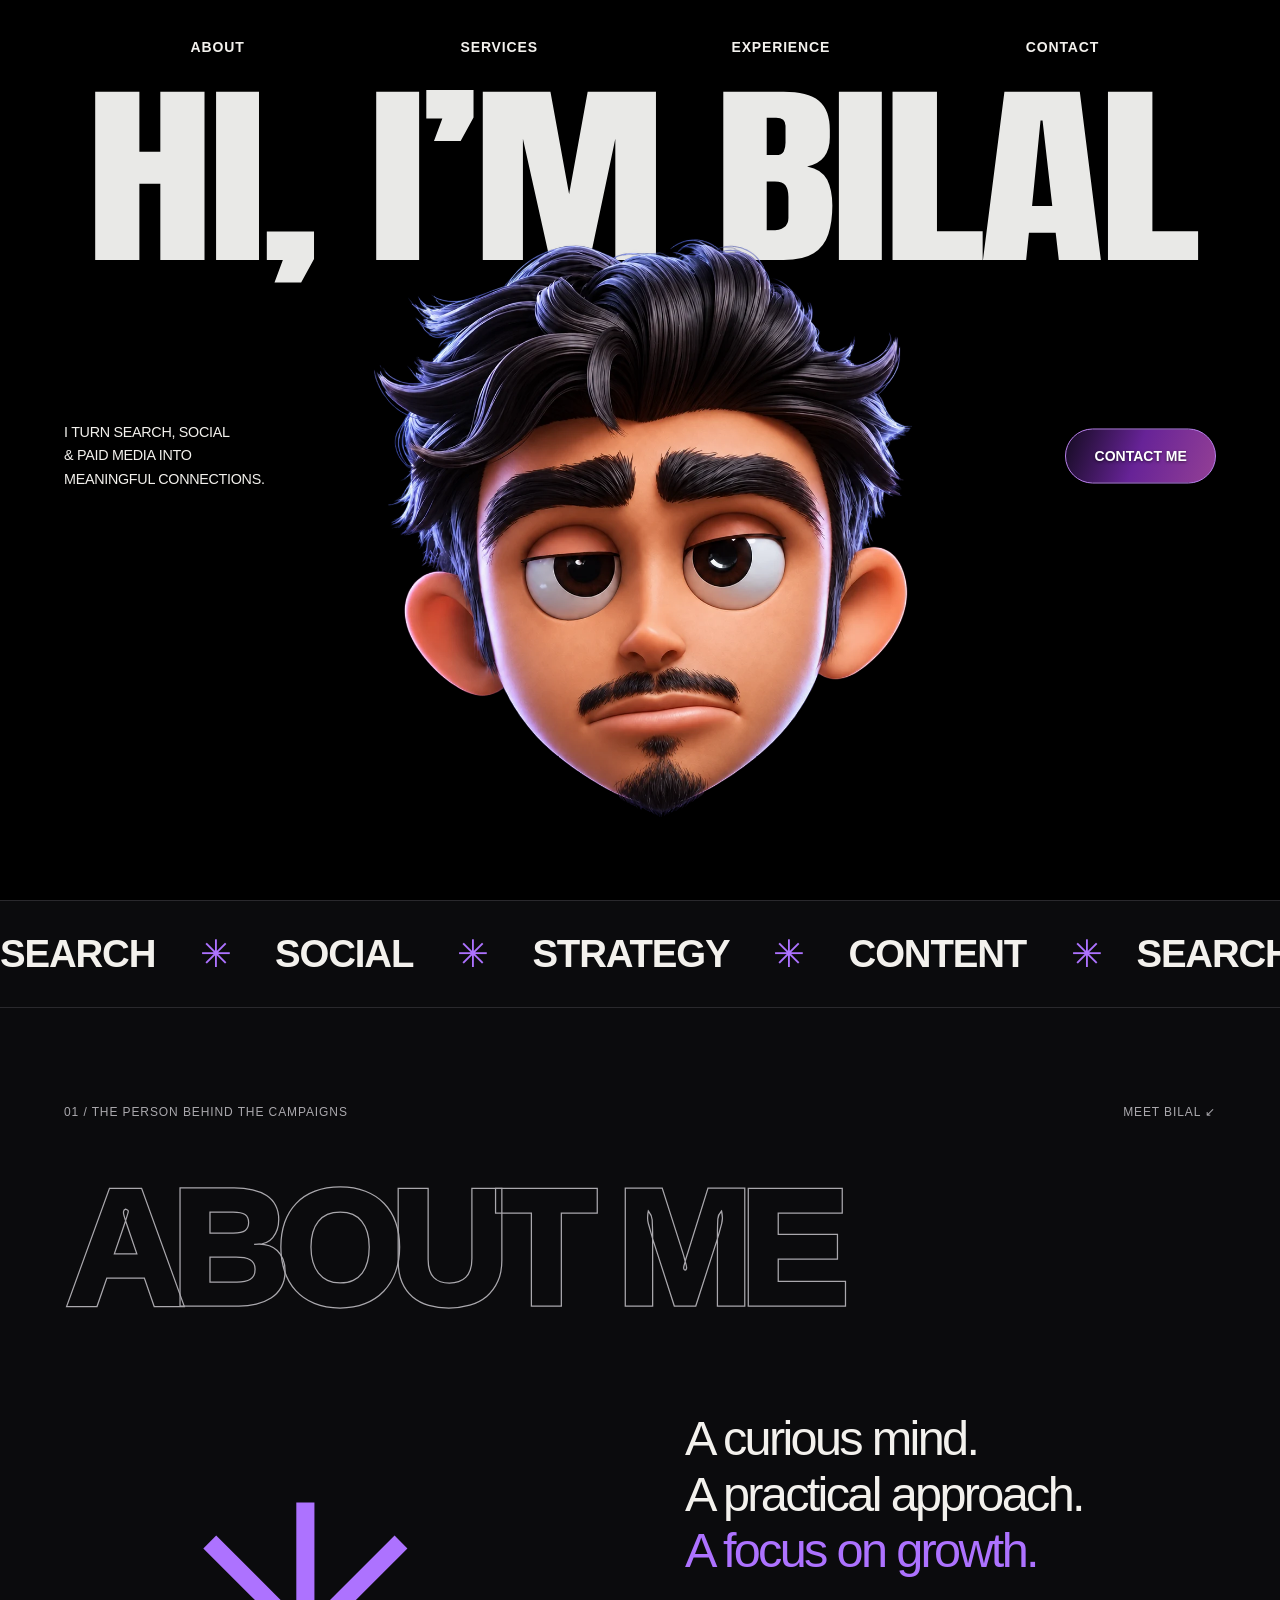
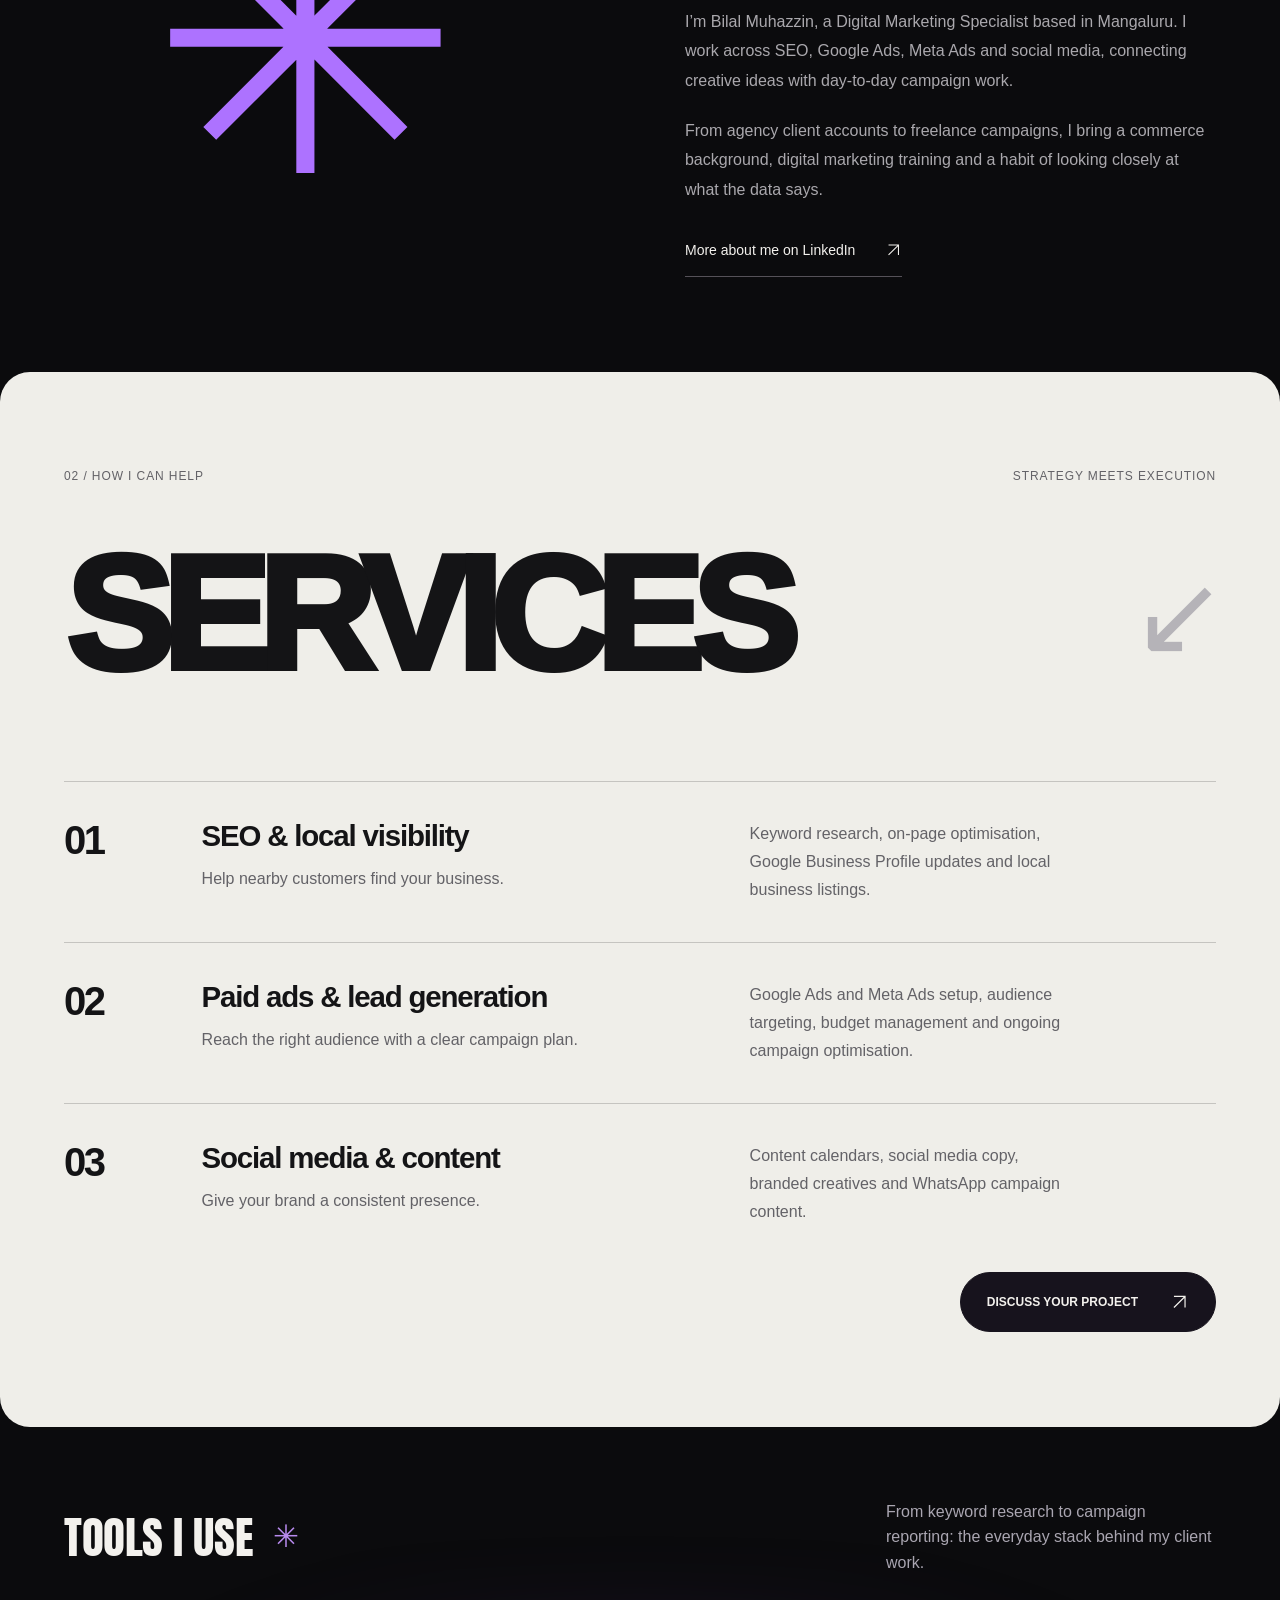
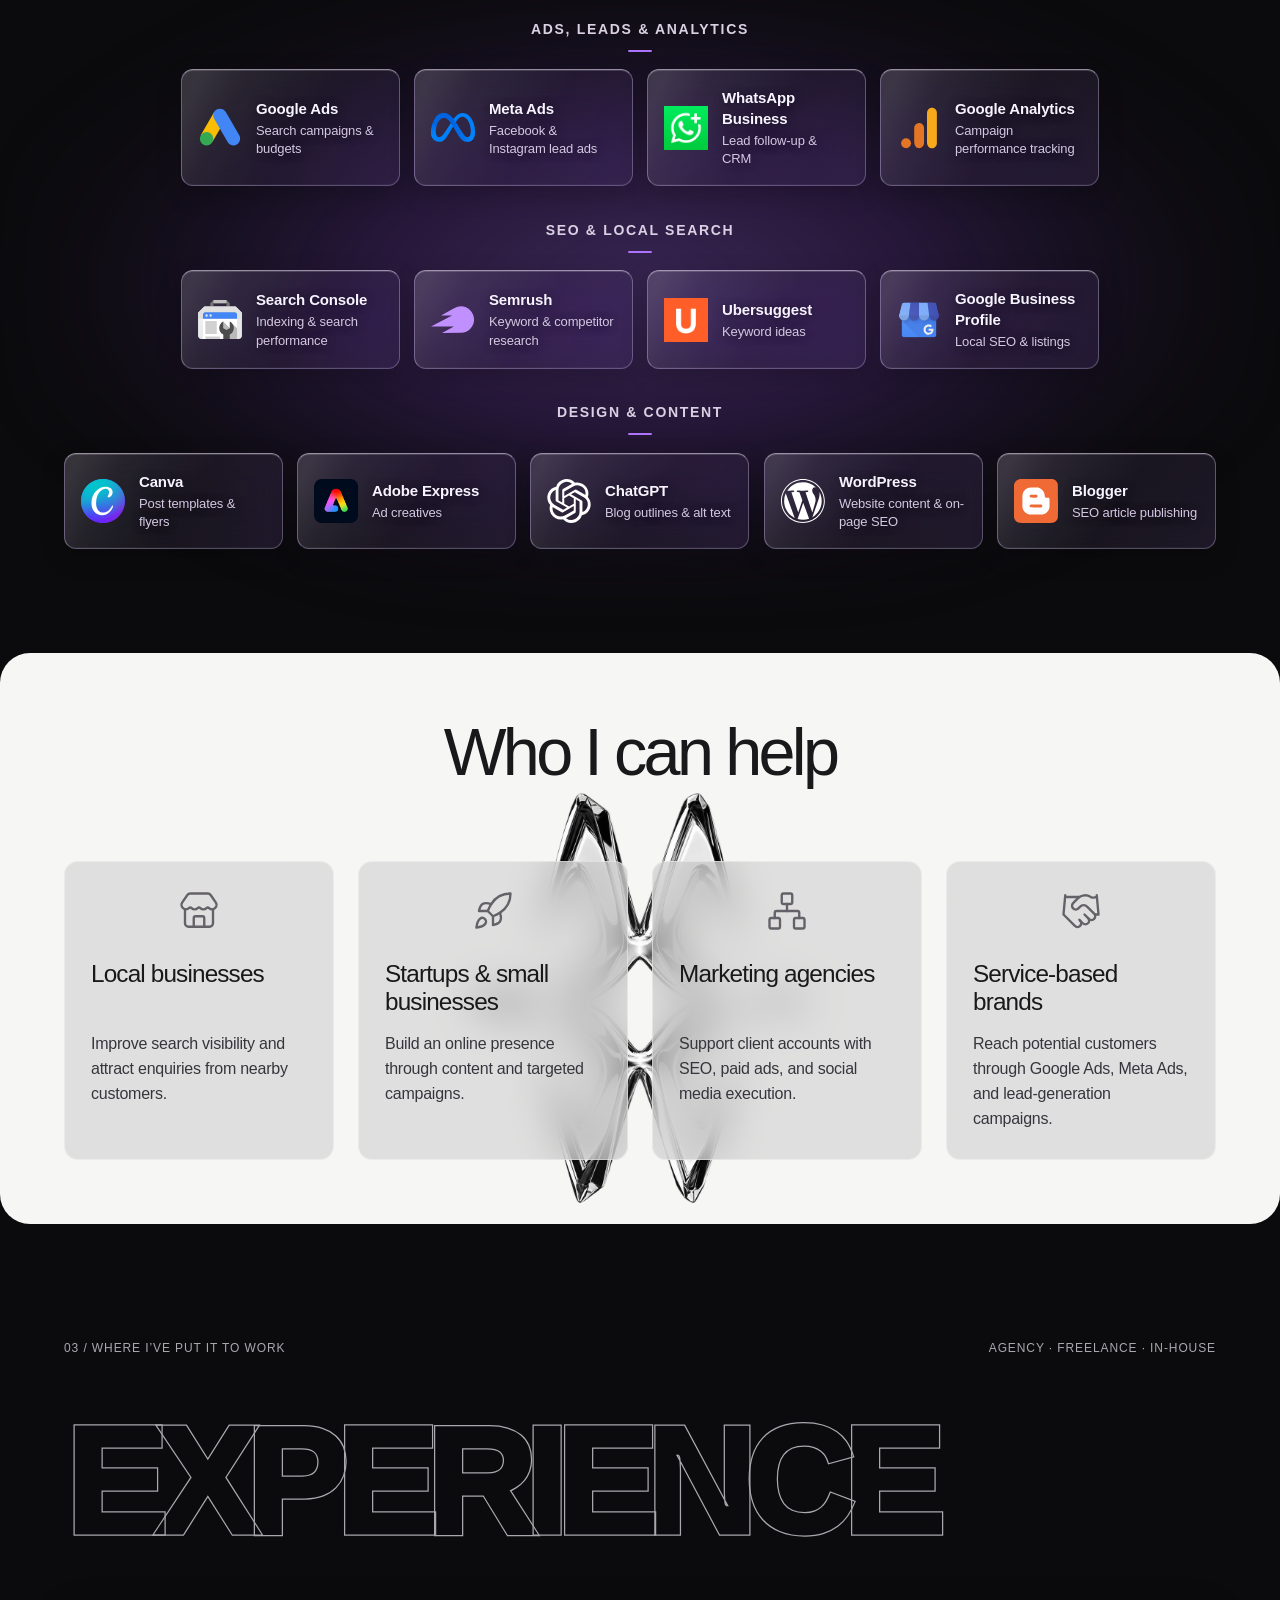
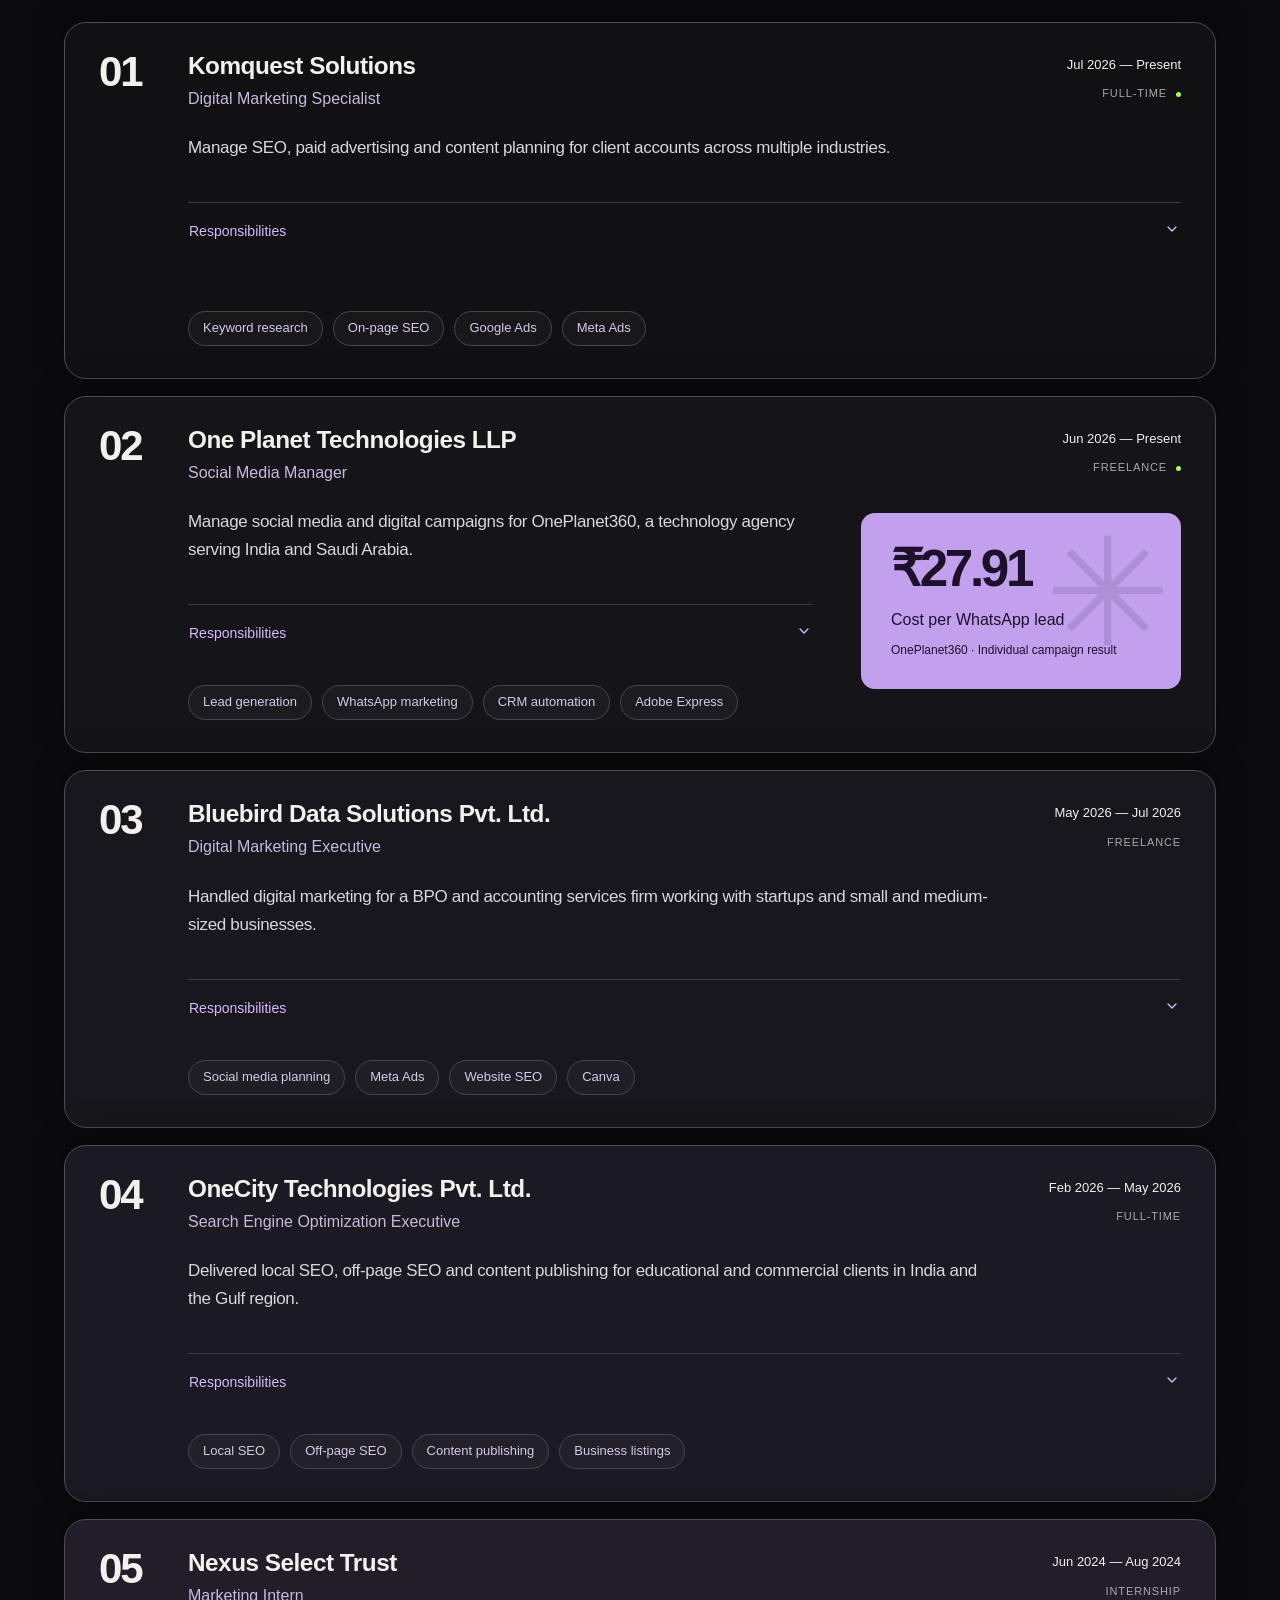
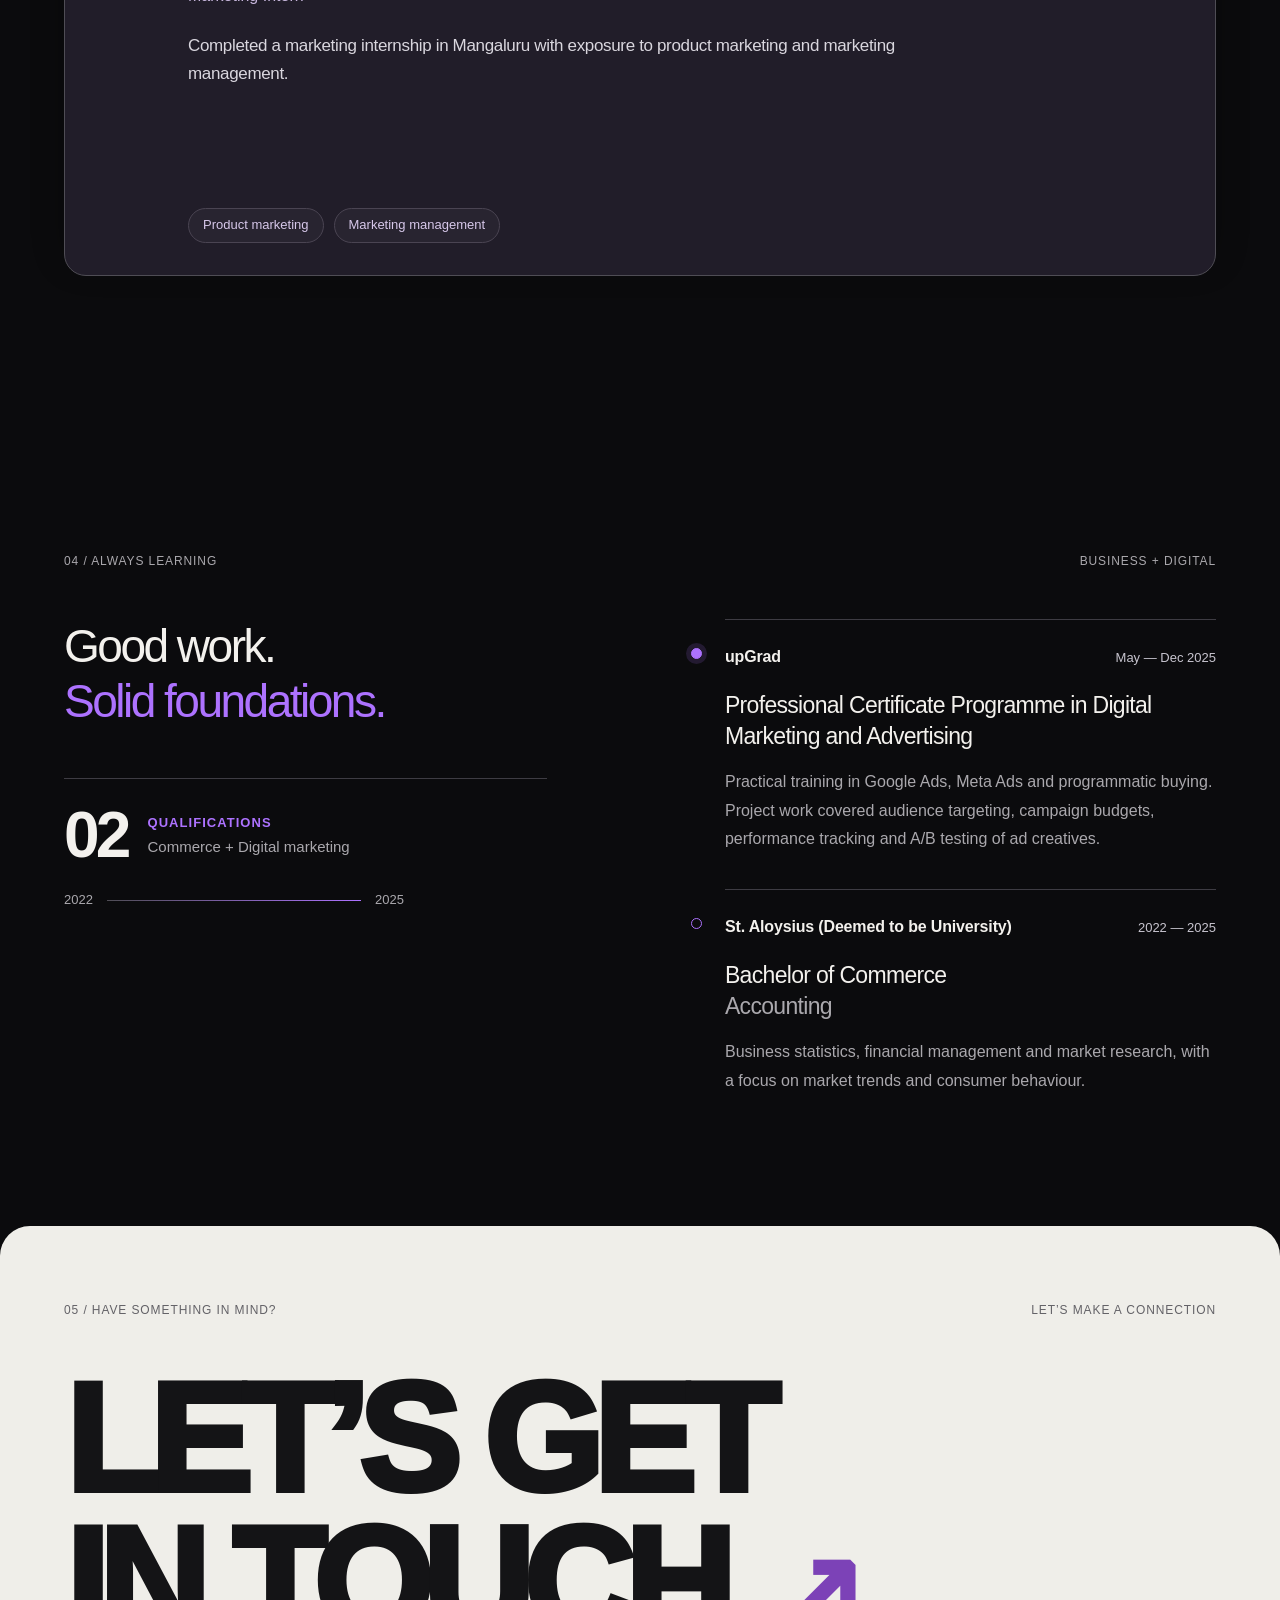
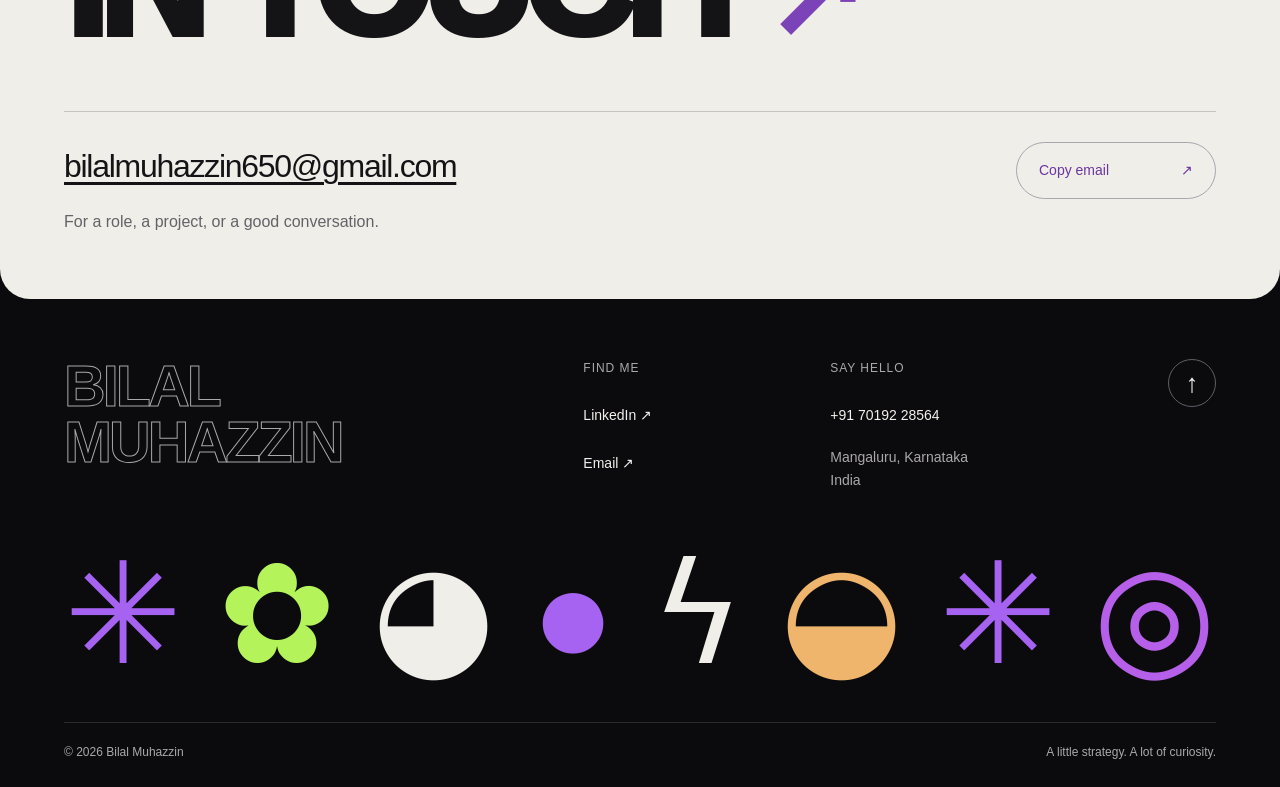
==== index.html @ 3fc5640b "Publish portfolio site Built from https://github.com/BilalMuhazzin22/portfolio  Co-Authored-By: Clau" ====
<!DOCTYPE html><html lang="en-IN"><head><meta charSet="utf-8"/><meta name="viewport" content="width=device-width, initial-scale=1"/><link rel="stylesheet" href="/_next/static/css/index.9xe7Sj5S.css" data-rsc-css-href="/_next/static/css/index.9xe7Sj5S.css" data-precedence="vite-rsc/importer-resources"/><link rel="modulepreload" fetchPriority="low" href="/_next/static/chunks/index-CJoDTwVW.js"/><script src="/_next/static/chunks/rolldown-runtime-C60lm6uB.js" type="module" async=""></script><script src="/_next/static/chunks/framework-D_rUT4EX.js" type="module" async=""></script><link rel="modulepreload" href="/_next/static/chunks/layout-segment-context-um01P6ah.js" crossorigin=""/><link rel="modulepreload" href="/_next/static/chunks/portfolio-motion-BtnJGW0N.js" crossorigin=""/><link rel="modulepreload" href="/_next/static/chunks/Icon-Bo9jbUr1.js" crossorigin=""/><link rel="modulepreload" href="/_next/static/chunks/role-details-CDGJ1Lhp.js" crossorigin=""/><title>Bilal Muhazzin | Digital Marketing Specialist in Mangaluru</title><meta name="description" content="Digital Marketing Specialist at Komquest Solutions in Mangaluru. Explore Bilal Muhazzin’s SEO, Google Ads, Meta Ads and social media experience."/><meta name="author" content="Bilal Muhazzin"/><link rel="author" href="https://bilalmuhazzin22.github.io"/><meta property="og:title" content="Bilal Muhazzin | Digital Marketing Specialist in Mangaluru"/><meta property="og:description" content="Digital Marketing Specialist at Komquest Solutions in Mangaluru. Explore Bilal Muhazzin’s SEO, Google Ads, Meta Ads and social media experience."/><meta property="og:url" content="https://bilalmuhazzin22.github.io"/><meta property="og:site_name" content="Bilal Muhazzin"/><meta property="og:type" content="profile"/><meta property="og:locale" content="en_IN"/><meta name="twitter:card" content="summary"/><meta name="twitter:title" content="Bilal Muhazzin | Digital Marketing Specialist in Mangaluru"/><meta name="twitter:description" content="Digital Marketing Specialist at Komquest Solutions in Mangaluru. Explore Bilal Muhazzin’s SEO, Google Ads, Meta Ads and social media experience."/><link rel="icon" href="/favicon.svg"/><link rel="canonical" href="https://bilalmuhazzin22.github.io"/><link rel="preload" href="/fonts/Anton-Regular.ttf" as="font" type="font/ttf" crossorigin="anonymous"/><script>Object.assign(((self[Symbol.for("vinext.navigationRuntime")]??={bootstrap:{routeManifest:null},functions:{}}).bootstrap.rsc??={rsc:[]}),{params:{},nav:{"pathname":"/","searchParams":[]}})</script><link rel="modulepreload" href="/_next/static/chunks/index-CJoDTwVW.js" />
</head><body><script type="application/ld+json">{"@context":"https://schema.org","@type":"ProfilePage","@id":"https://bilalmuhazzin22.github.io/#profile","url":"https://bilalmuhazzin22.github.io/","mainEntity":{"@type":"Person","@id":"https://bilalmuhazzin22.github.io/#person","name":"Bilal Muhazzin","url":"https://bilalmuhazzin22.github.io/","jobTitle":"Digital Marketing Specialist","description":"Digital marketing specialist in Mangaluru with experience in SEO, Google Ads, Meta Ads, social media management and lead generation.","email":"bilalmuhazzin650@gmail.com","telephone":"+917019228564","sameAs":["https://www.linkedin.com/in/bilal-muhazzin22/"],"address":{"@type":"PostalAddress","addressLocality":"Mangaluru","addressRegion":"Karnataka","addressCountry":"IN"},"worksFor":{"@type":"Organization","name":"Komquest Solutions"},"alumniOf":[{"@type":"EducationalOrganization","name":"upGrad"},{"@type":"CollegeOrUniversity","name":"St. Aloysius (Deemed to be University)"}],"knowsAbout":["Search engine optimization","Local SEO","Google Ads","Meta Ads","Social media marketing","Lead generation","Content strategy","Campaign analytics"]}}</script><a class="skip" href="#main">Skip to content</a><header class="header" id="top"><a class="wordmark" href="#main" aria-label="Bilal Muhazzin home">bm<span>✳</span></a><nav aria-label="Main navigation"><a href="#about">About</a><a href="#expertise">Services</a><a href="#experience">Experience</a><a href="#contact">Contact <svg width="22" height="22" viewBox="0 0 24 24" fill="none" stroke="currentColor" stroke-width="1.5" aria-hidden="true"><path d="M5 19 19 5M5 5h14v14"></path></svg></a></nav><span class="reading-progress" aria-hidden="true"></span></header><main id="main" tabindex="-1"><section class="hero" aria-labelledby="name"><div class="hero-topline"><span>Digital marketing specialist</span><span>Mangaluru, India <span class="tiny-star">✳</span></span></div><h1 id="name">HI, I’M BILAL<span class="heading-dot">.</span></h1><div class="hero-bottom"><div class="hero-intro"><p>I turn search, social<br/>&amp; paid media into<br/><em>meaningful connections.</em></p><span class="micro">BILAL MUHAZZIN / PORTFOLIO</span></div><div class="avatar-track"><button class="avatar-stage" aria-label="Say hello to Bilal’s character"><span class="avatar-orbit" aria-hidden="true"></span><span class="avatar-float"><span class="avatar-reaction"><img src="/bilal-character-transparent.webp" alt="Bilal’s stylized cartoon character with swept dark hair, relaxed eyes, a moustache and goatee" width="1280" height="1280" fetchPriority="high" decoding="async" draggable="false"/></span></span><span class="hello-bubble " aria-live="polite" aria-atomic="true"></span></button><span class="avatar-caption">A little curiosity goes a long way.<span class="pointer-hint">Move your cursor · Click to say hello</span><span class="touch-hint">Tap to say hello</span></span></div><div class="hero-cta"><a class="button" href="#contact">Contact me <svg width="22" height="22" viewBox="0 0 24 24" fill="none" stroke="currentColor" stroke-width="1.5" aria-hidden="true"><path d="M5 19 19 5M5 5h14v14"></path></svg></a><p>SEO · Paid media · Content</p></div></div><div class="hero-foot"><span><i></i>Currently at Komquest Solutions</span><a href="#about">Scroll to explore <span aria-hidden="true">↓</span></a></div></section><div class="discipline-strip" aria-hidden="true"><div><span>SEARCH <b>✳</b> SOCIAL <b>✳</b> STRATEGY <b>✳</b> CONTENT <b>✳</b> </span><span>SEARCH <b>✳</b> SOCIAL <b>✳</b> STRATEGY <b>✳</b> CONTENT <b>✳</b> </span></div></div><section class="about section" id="about" aria-labelledby="about-title"><div class="section-kicker"><span>01 / The person behind the campaigns</span><span>Meet Bilal ↙</span></div><h2 class="outline-title reveal" id="about-title">ABOUT ME</h2><div class="about-body"><div class="about-mark" aria-hidden="true">✳</div><div><h3 class="reveal">A curious mind.<br/>A practical approach.<br/><em>A focus on growth.</em></h3><p>I’m Bilal Muhazzin, a Digital Marketing Specialist based in Mangaluru. I work across SEO, Google Ads, Meta Ads and social media, connecting creative ideas with day-to-day campaign work.</p><p>From agency client accounts to freelance campaigns, I bring a commerce background, digital marketing training and a habit of looking closely at what the data says.</p><a class="text-link" href="https://www.linkedin.com/in/bilal-muhazzin22/" target="_blank" rel="noopener noreferrer">More about me on LinkedIn <svg width="22" height="22" viewBox="0 0 24 24" fill="none" stroke="currentColor" stroke-width="1.5" aria-hidden="true"><path d="M5 19 19 5M5 5h14v14"></path></svg></a></div></div></section><section class="services section light-section" id="expertise" aria-labelledby="expertise-title"><div class="section-kicker"><span>02 / How I can help</span><span>Strategy meets execution</span></div><h2 class="display-title reveal" id="expertise-title">SERVICES<span>↙</span></h2><div class="service-list"><article class="service-row"><span class="service-number">0<!-- -->1</span><div><h3>SEO &amp; local visibility</h3><p>Help nearby customers find your business.</p></div><p class="service-description">Keyword research, on-page optimisation, Google Business Profile updates and local business listings.</p><span class="service-arrow" aria-hidden="true">↗</span></article><article class="service-row"><span class="service-number">0<!-- -->2</span><div><h3>Paid ads &amp; lead generation</h3><p>Reach the right audience with a clear campaign plan.</p></div><p class="service-description">Google Ads and Meta Ads setup, audience targeting, budget management and ongoing campaign optimisation.</p><span class="service-arrow" aria-hidden="true">↗</span></article><article class="service-row"><span class="service-number">0<!-- -->3</span><div><h3>Social media &amp; content</h3><p>Give your brand a consistent presence.</p></div><p class="service-description">Content calendars, social media copy, branded creatives and WhatsApp campaign content.</p><span class="service-arrow" aria-hidden="true">↗</span></article></div><div class="services-footer"><a class="button services-cta" href="#contact">Discuss your project <svg width="22" height="22" viewBox="0 0 24 24" fill="none" stroke="currentColor" stroke-width="1.5" aria-hidden="true"><path d="M5 19 19 5M5 5h14v14"></path></svg></a></div></section><section class="tools-section section" id="tools" aria-labelledby="tools-title"><div class="toolkit-heading"><h2 id="tools-title">TOOLS I USE<span aria-hidden="true">✳</span></h2><p>From keyword research to campaign reporting: the everyday stack behind my client work.</p></div><div class="toolkit-categories"><div class="toolkit-category"><h3 id="tools-advertising">Ads, leads &amp; analytics</h3><ul class="toolkit-grid" aria-labelledby="tools-advertising"><li class="toolkit-tile" style="--i:0"><img src="/tool-logos/google-ads.svg" alt="" width="44" height="44" loading="lazy"/><span><b>Google Ads</b>Search campaigns &amp; budgets</span></li><li class="toolkit-tile" style="--i:1"><img src="/tool-logos/meta.svg" alt="" width="44" height="44" loading="lazy"/><span><b>Meta Ads</b>Facebook &amp; Instagram lead ads</span></li><li class="toolkit-tile" style="--i:2"><img src="/tool-logos/whatsapp-business.png" alt="" width="44" height="44" loading="lazy"/><span><b>WhatsApp Business</b>Lead follow-up &amp; CRM</span></li><li class="toolkit-tile" style="--i:3"><img src="/tool-logos/google-analytics.svg" alt="" width="44" height="44" loading="lazy"/><span><b>Google Analytics</b>Campaign performance tracking</span></li></ul></div><div class="toolkit-category"><h3 id="tools-research">SEO &amp; local search</h3><ul class="toolkit-grid" aria-labelledby="tools-research"><li class="toolkit-tile" style="--i:4"><img src="/tool-logos/search-console.svg" alt="" width="44" height="44" loading="lazy"/><span><b>Search Console</b>Indexing &amp; search performance</span></li><li class="toolkit-tile" style="--i:5"><img src="/tool-logos/semrush.svg" alt="" width="44" height="44" loading="lazy"/><span><b>Semrush</b>Keyword &amp; competitor research</span></li><li class="toolkit-tile" style="--i:6"><img src="/tool-logos/ubersuggest.svg" alt="" width="44" height="44" loading="lazy"/><span><b>Ubersuggest</b>Keyword ideas</span></li><li class="toolkit-tile" style="--i:7"><img src="/tool-logos/google-business.svg" alt="" width="44" height="44" loading="lazy"/><span><b>Google Business Profile</b>Local SEO &amp; listings</span></li></ul></div><div class="toolkit-category"><h3 id="tools-content">Design &amp; content</h3><ul class="toolkit-grid" aria-labelledby="tools-content"><li class="toolkit-tile" style="--i:8"><img src="/tool-logos/canva.svg" alt="" width="44" height="44" loading="lazy"/><span><b>Canva</b>Post templates &amp; flyers</span></li><li class="toolkit-tile" style="--i:9"><img src="/tool-logos/adobe-express.png" alt="" width="44" height="44" loading="lazy"/><span><b>Adobe Express</b>Ad creatives</span></li><li class="toolkit-tile" style="--i:10"><img class="toolkit-logo-contrast" src="/tool-logos/chatgpt.svg" alt="" width="44" height="44" loading="lazy"/><span><b>ChatGPT</b>Blog outlines &amp; alt text</span></li><li class="toolkit-tile" style="--i:11"><img class="toolkit-logo-contrast" src="/tool-logos/wordpress.svg" alt="" width="44" height="44" loading="lazy"/><span><b>WordPress</b>Website content &amp; on-page SEO</span></li><li class="toolkit-tile" style="--i:12"><img src="/tool-logos/blogger.svg" alt="" width="44" height="44" loading="lazy"/><span><b>Blogger</b>SEO article publishing</span></li></ul></div></div></section><section class="audience-section" id="who-i-help" aria-labelledby="audience-title"><h2 id="audience-title">Who I can help</h2><div class="audience-stage"><img class="audience-backdrop" src="/chrome-emblem.webp" alt="" aria-hidden="true" loading="lazy" decoding="async" width="1280" height="1280"/><div class="audience-grid"><article class="audience-card"><svg xmlns="http://www.w3.org/2000/svg" width="42" height="42" viewBox="0 0 24 24" fill="none" stroke="currentColor" stroke-width="1.35" stroke-linecap="round" stroke-linejoin="round" class="lucide lucide-store audience-icon" aria-hidden="true"><path d="M15 21v-5a1 1 0 0 0-1-1h-4a1 1 0 0 0-1 1v5"></path><path d="M17.774 10.31a1.12 1.12 0 0 0-1.549 0 2.5 2.5 0 0 1-3.451 0 1.12 1.12 0 0 0-1.548 0 2.5 2.5 0 0 1-3.452 0 1.12 1.12 0 0 0-1.549 0 2.5 2.5 0 0 1-3.77-3.248l2.889-4.184A2 2 0 0 1 7 2h10a2 2 0 0 1 1.653.873l2.895 4.192a2.5 2.5 0 0 1-3.774 3.244"></path><path d="M4 10.95V19a2 2 0 0 0 2 2h12a2 2 0 0 0 2-2v-8.05"></path></svg><div class="audience-copy"><h3>Local businesses</h3><p>Improve search visibility and attract enquiries from nearby customers.</p></div></article><article class="audience-card"><svg xmlns="http://www.w3.org/2000/svg" width="42" height="42" viewBox="0 0 24 24" fill="none" stroke="currentColor" stroke-width="1.35" stroke-linecap="round" stroke-linejoin="round" class="lucide lucide-rocket audience-icon" aria-hidden="true"><path d="M12 15v5s3.03-.55 4-2c1.08-1.62 0-5 0-5"></path><path d="M4.5 16.5c-1.5 1.26-2 5-2 5s3.74-.5 5-2c.71-.84.7-2.13-.09-2.91a2.18 2.18 0 0 0-2.91-.09"></path><path d="M9 12a22 22 0 0 1 2-3.95A12.88 12.88 0 0 1 22 2c0 2.72-.78 7.5-6 11a22.4 22.4 0 0 1-4 2z"></path><path d="M9 12H4s.55-3.03 2-4c1.62-1.08 5 .05 5 .05"></path></svg><div class="audience-copy"><h3>Startups &amp; small businesses</h3><p>Build an online presence through content and targeted campaigns.</p></div></article><article class="audience-card"><svg xmlns="http://www.w3.org/2000/svg" width="42" height="42" viewBox="0 0 24 24" fill="none" stroke="currentColor" stroke-width="1.35" stroke-linecap="round" stroke-linejoin="round" class="lucide lucide-network audience-icon" aria-hidden="true"><rect x="16" y="16" width="6" height="6" rx="1"></rect><rect x="2" y="16" width="6" height="6" rx="1"></rect><rect x="9" y="2" width="6" height="6" rx="1"></rect><path d="M5 16v-3a1 1 0 0 1 1-1h12a1 1 0 0 1 1 1v3"></path><path d="M12 12V8"></path></svg><div class="audience-copy"><h3>Marketing agencies</h3><p>Support client accounts with SEO, paid ads, and social media execution.</p></div></article><article class="audience-card"><svg xmlns="http://www.w3.org/2000/svg" width="42" height="42" viewBox="0 0 24 24" fill="none" stroke="currentColor" stroke-width="1.35" stroke-linecap="round" stroke-linejoin="round" class="lucide lucide-handshake audience-icon" aria-hidden="true"><path d="m11 17 2 2a1 1 0 1 0 3-3"></path><path d="m14 14 2.5 2.5a1 1 0 1 0 3-3l-3.88-3.88a3 3 0 0 0-4.24 0l-.88.88a1 1 0 1 1-3-3l2.81-2.81a5.79 5.79 0 0 1 7.06-.87l.47.28a2 2 0 0 0 1.42.25L21 4"></path><path d="m21 3 1 11h-2"></path><path d="M3 3 2 14l6.5 6.5a1 1 0 1 0 3-3"></path><path d="M3 4h8"></path></svg><div class="audience-copy"><h3>Service-based brands</h3><p>Reach potential customers through Google Ads, Meta Ads, and lead-generation campaigns.</p></div></article></div></div></section><section class="work section" id="experience" aria-labelledby="experience-title"><div class="section-kicker"><span>03 / Where I’ve put it to work</span><span>Agency · Freelance · In-house</span></div><h2 class="outline-title reveal" id="experience-title">EXPERIENCE</h2><div class="career-list"><article class="career-entry career-0"><div class="career-top"><span class="career-index">0<!-- -->1</span><div><p class="company">Komquest Solutions</p><h3>Digital Marketing Specialist</h3></div><div class="career-meta"><span>Jul 2026<!-- --> — <!-- -->Present</span><span>Full-time<i title="Current role"></i></span></div></div><div class="career-body"><p class="job-summary">Manage SEO, paid advertising and content planning for client accounts across multiple industries.</p><div data-orientation="vertical" data-slot="accordion" class="flex w-full flex-col role-details"><div data-orientation="vertical" data-hidden="" data-index="-1" data-closed="" data-slot="accordion-item" class="not-last:border-b"><h3 data-orientation="vertical" data-hidden="" data-index="-1" data-closed="" class="flex"><button type="button" data-value="" data-orientation="vertical" data-hidden="" data-index="-1" tabindex="0" aria-disabled="false" aria-expanded="false" id="base-ui-_R_seu6iH2_" data-slot="accordion-trigger" aria-label="Responsibilities for Digital Marketing Specialist at Komquest Solutions" class="focus-visible:ring-ring/50 focus-visible:border-ring focus-visible:after:border-ring **:data-[slot=accordion-trigger-icon]:text-muted-foreground rounded-lg py-2.5 text-left text-sm font-medium hover:underline focus-visible:ring-3 **:data-[slot=accordion-trigger-icon]:ml-auto **:data-[slot=accordion-trigger-icon]:size-4 group/accordion-trigger relative flex flex-1 items-start justify-between border border-transparent transition-all outline-none aria-disabled:pointer-events-none aria-disabled:opacity-50 role-details-trigger">Responsibilities<svg xmlns="http://www.w3.org/2000/svg" width="24" height="24" viewBox="0 0 24 24" fill="none" stroke="currentColor" stroke-width="2" stroke-linecap="round" stroke-linejoin="round" class="lucide lucide-chevron-down pointer-events-none shrink-0 group-aria-expanded/accordion-trigger:hidden" aria-hidden="true" data-slot="accordion-trigger-icon"><path d="m6 9 6 6 6-6"></path></svg><svg xmlns="http://www.w3.org/2000/svg" width="24" height="24" viewBox="0 0 24 24" fill="none" stroke="currentColor" stroke-width="2" stroke-linecap="round" stroke-linejoin="round" class="lucide lucide-chevron-up pointer-events-none hidden shrink-0 group-aria-expanded/accordion-trigger:inline" aria-hidden="true" data-slot="accordion-trigger-icon"><path d="m18 15-6-6-6 6"></path></svg></button></h3><div data-orientation="vertical" data-hidden="" data-index="-1" data-closed="" hidden="" id="base-ui-_R_seu6iH1_" aria-labelledby="base-ui-_R_seu6iH2_" role="region" style="--accordion-panel-height:auto;--accordion-panel-width:auto" data-slot="accordion-content" class="data-open:animate-accordion-down data-closed:animate-accordion-up text-sm overflow-hidden"><div class="pt-0 pb-2.5 h-(--accordion-panel-height) data-ending-style:h-0 data-starting-style:h-0 [&amp;_a]:underline [&amp;_a]:underline-offset-3 [&amp;_a]:hover:text-foreground [&amp;_p:not(:last-child)]:mb-4"><ul class="responsibilities"><li>Research keywords and optimise on-page content to support organic search visibility.</li><li>Plan and manage Google Ads and Meta Ads campaigns, including audience targeting, keyword selection, budgets and performance optimisation.</li><li>Coordinate content calendars and social media publishing across client accounts.</li><li>Review campaign results and adjust targeting, content and budgets based on performance data.</li></ul></div></div></div></div><p class="skill-line"><span>Keyword research</span><span>On-page SEO</span><span>Google Ads</span><span>Meta Ads</span></p></div></article><article class="career-entry career-1"><div class="career-top"><span class="career-index">0<!-- -->2</span><div><p class="company">One Planet Technologies LLP</p><h3>Social Media Manager</h3></div><div class="career-meta"><span>Jun 2026<!-- --> — <!-- -->Present</span><span>Freelance<i title="Current role"></i></span></div></div><div class="career-body"><p class="job-summary">Manage social media and digital campaigns for OnePlanet360, a technology agency serving India and Saudi Arabia.</p><div class="result"><strong>₹27.91</strong><span>Cost per WhatsApp lead<small>OnePlanet360 · Individual campaign result</small></span><span class="result-star" aria-hidden="true">✳</span></div><div data-orientation="vertical" data-slot="accordion" class="flex w-full flex-col role-details"><div data-orientation="vertical" data-hidden="" data-index="-1" data-closed="" data-slot="accordion-item" class="not-last:border-b"><h3 data-orientation="vertical" data-hidden="" data-index="-1" data-closed="" class="flex"><button type="button" data-value="" data-orientation="vertical" data-hidden="" data-index="-1" tabindex="0" aria-disabled="false" aria-expanded="false" id="base-ui-_R_smu6iH2_" data-slot="accordion-trigger" aria-label="Responsibilities for Social Media Manager at One Planet Technologies LLP" class="focus-visible:ring-ring/50 focus-visible:border-ring focus-visible:after:border-ring **:data-[slot=accordion-trigger-icon]:text-muted-foreground rounded-lg py-2.5 text-left text-sm font-medium hover:underline focus-visible:ring-3 **:data-[slot=accordion-trigger-icon]:ml-auto **:data-[slot=accordion-trigger-icon]:size-4 group/accordion-trigger relative flex flex-1 items-start justify-between border border-transparent transition-all outline-none aria-disabled:pointer-events-none aria-disabled:opacity-50 role-details-trigger">Responsibilities<svg xmlns="http://www.w3.org/2000/svg" width="24" height="24" viewBox="0 0 24 24" fill="none" stroke="currentColor" stroke-width="2" stroke-linecap="round" stroke-linejoin="round" class="lucide lucide-chevron-down pointer-events-none shrink-0 group-aria-expanded/accordion-trigger:hidden" aria-hidden="true" data-slot="accordion-trigger-icon"><path d="m6 9 6 6 6-6"></path></svg><svg xmlns="http://www.w3.org/2000/svg" width="24" height="24" viewBox="0 0 24 24" fill="none" stroke="currentColor" stroke-width="2" stroke-linecap="round" stroke-linejoin="round" class="lucide lucide-chevron-up pointer-events-none hidden shrink-0 group-aria-expanded/accordion-trigger:inline" aria-hidden="true" data-slot="accordion-trigger-icon"><path d="m18 15-6-6-6 6"></path></svg></button></h3><div data-orientation="vertical" data-hidden="" data-index="-1" data-closed="" hidden="" id="base-ui-_R_smu6iH1_" aria-labelledby="base-ui-_R_smu6iH2_" role="region" style="--accordion-panel-height:auto;--accordion-panel-width:auto" data-slot="accordion-content" class="data-open:animate-accordion-down data-closed:animate-accordion-up text-sm overflow-hidden"><div class="pt-0 pb-2.5 h-(--accordion-panel-height) data-ending-style:h-0 data-starting-style:h-0 [&amp;_a]:underline [&amp;_a]:underline-offset-3 [&amp;_a]:hover:text-foreground [&amp;_p:not(:last-child)]:mb-4"><ul class="responsibilities"><li>Plan and execute Facebook and Instagram lead-generation campaigns, including campaigns that direct enquiries to WhatsApp.</li><li>Manage WhatsApp marketing and CRM automation to support lead follow-up.</li><li>Create advertising assets using Adobe Express and AI tools, and manage content across Instagram, Facebook and LinkedIn.</li><li>Support branding, SEO and content planning for client acquisition.</li></ul></div></div></div></div><p class="skill-line"><span>Lead generation</span><span>WhatsApp marketing</span><span>CRM automation</span><span>Adobe Express</span></p></div></article><article class="career-entry career-2"><div class="career-top"><span class="career-index">0<!-- -->3</span><div><p class="company">Bluebird Data Solutions Pvt. Ltd.</p><h3>Digital Marketing Executive</h3></div><div class="career-meta"><span>May 2026<!-- --> — <!-- -->Jul 2026</span><span>Freelance</span></div></div><div class="career-body"><p class="job-summary">Handled digital marketing for a BPO and accounting services firm working with startups and small and medium-sized businesses.</p><div data-orientation="vertical" data-slot="accordion" class="flex w-full flex-col role-details"><div data-orientation="vertical" data-hidden="" data-index="-1" data-closed="" data-slot="accordion-item" class="not-last:border-b"><h3 data-orientation="vertical" data-hidden="" data-index="-1" data-closed="" class="flex"><button type="button" data-value="" data-orientation="vertical" data-hidden="" data-index="-1" tabindex="0" aria-disabled="false" aria-expanded="false" id="base-ui-_R_suu6iH2_" data-slot="accordion-trigger" aria-label="Responsibilities for Digital Marketing Executive at Bluebird Data Solutions Pvt. Ltd." class="focus-visible:ring-ring/50 focus-visible:border-ring focus-visible:after:border-ring **:data-[slot=accordion-trigger-icon]:text-muted-foreground rounded-lg py-2.5 text-left text-sm font-medium hover:underline focus-visible:ring-3 **:data-[slot=accordion-trigger-icon]:ml-auto **:data-[slot=accordion-trigger-icon]:size-4 group/accordion-trigger relative flex flex-1 items-start justify-between border border-transparent transition-all outline-none aria-disabled:pointer-events-none aria-disabled:opacity-50 role-details-trigger">Responsibilities<svg xmlns="http://www.w3.org/2000/svg" width="24" height="24" viewBox="0 0 24 24" fill="none" stroke="currentColor" stroke-width="2" stroke-linecap="round" stroke-linejoin="round" class="lucide lucide-chevron-down pointer-events-none shrink-0 group-aria-expanded/accordion-trigger:hidden" aria-hidden="true" data-slot="accordion-trigger-icon"><path d="m6 9 6 6 6-6"></path></svg><svg xmlns="http://www.w3.org/2000/svg" width="24" height="24" viewBox="0 0 24 24" fill="none" stroke="currentColor" stroke-width="2" stroke-linecap="round" stroke-linejoin="round" class="lucide lucide-chevron-up pointer-events-none hidden shrink-0 group-aria-expanded/accordion-trigger:inline" aria-hidden="true" data-slot="accordion-trigger-icon"><path d="m18 15-6-6-6 6"></path></svg></button></h3><div data-orientation="vertical" data-hidden="" data-index="-1" data-closed="" hidden="" id="base-ui-_R_suu6iH1_" aria-labelledby="base-ui-_R_suu6iH2_" role="region" style="--accordion-panel-height:auto;--accordion-panel-width:auto" data-slot="accordion-content" class="data-open:animate-accordion-down data-closed:animate-accordion-up text-sm overflow-hidden"><div class="pt-0 pb-2.5 h-(--accordion-panel-height) data-ending-style:h-0 data-starting-style:h-0 [&amp;_a]:underline [&amp;_a]:underline-offset-3 [&amp;_a]:hover:text-foreground [&amp;_p:not(:last-child)]:mb-4"><ul class="responsibilities"><li>Planned Instagram content and publishing calendars, and set up and optimised Meta Ads campaigns.</li><li>Worked on SEO improvements for the company website, bbdsacc.com.</li><li>Designed and launched a programme marketing campaign targeting students and graduates in Karnataka and Kerala.</li><li>Produced branded post templates and promotional flyers in Canva.</li></ul></div></div></div></div><p class="skill-line"><span>Social media planning</span><span>Meta Ads</span><span>Website SEO</span><span>Canva</span></p></div></article><article class="career-entry career-3"><div class="career-top"><span class="career-index">0<!-- -->4</span><div><p class="company">OneCity Technologies Pvt. Ltd.</p><h3>Search Engine Optimization Executive</h3></div><div class="career-meta"><span>Feb 2026<!-- --> — <!-- -->May 2026</span><span>Full-time</span></div></div><div class="career-body"><p class="job-summary">Delivered local SEO, off-page SEO and content publishing for educational and commercial clients in India and the Gulf region.</p><div data-orientation="vertical" data-slot="accordion" class="flex w-full flex-col role-details"><div data-orientation="vertical" data-hidden="" data-index="-1" data-closed="" data-slot="accordion-item" class="not-last:border-b"><h3 data-orientation="vertical" data-hidden="" data-index="-1" data-closed="" class="flex"><button type="button" data-value="" data-orientation="vertical" data-hidden="" data-index="-1" tabindex="0" aria-disabled="false" aria-expanded="false" id="base-ui-_R_t6u6iH2_" data-slot="accordion-trigger" aria-label="Responsibilities for Search Engine Optimization Executive at OneCity Technologies Pvt. Ltd." class="focus-visible:ring-ring/50 focus-visible:border-ring focus-visible:after:border-ring **:data-[slot=accordion-trigger-icon]:text-muted-foreground rounded-lg py-2.5 text-left text-sm font-medium hover:underline focus-visible:ring-3 **:data-[slot=accordion-trigger-icon]:ml-auto **:data-[slot=accordion-trigger-icon]:size-4 group/accordion-trigger relative flex flex-1 items-start justify-between border border-transparent transition-all outline-none aria-disabled:pointer-events-none aria-disabled:opacity-50 role-details-trigger">Responsibilities<svg xmlns="http://www.w3.org/2000/svg" width="24" height="24" viewBox="0 0 24 24" fill="none" stroke="currentColor" stroke-width="2" stroke-linecap="round" stroke-linejoin="round" class="lucide lucide-chevron-down pointer-events-none shrink-0 group-aria-expanded/accordion-trigger:hidden" aria-hidden="true" data-slot="accordion-trigger-icon"><path d="m6 9 6 6 6-6"></path></svg><svg xmlns="http://www.w3.org/2000/svg" width="24" height="24" viewBox="0 0 24 24" fill="none" stroke="currentColor" stroke-width="2" stroke-linecap="round" stroke-linejoin="round" class="lucide lucide-chevron-up pointer-events-none hidden shrink-0 group-aria-expanded/accordion-trigger:inline" aria-hidden="true" data-slot="accordion-trigger-icon"><path d="m18 15-6-6-6 6"></path></svg></button></h3><div data-orientation="vertical" data-hidden="" data-index="-1" data-closed="" hidden="" id="base-ui-_R_t6u6iH1_" aria-labelledby="base-ui-_R_t6u6iH2_" role="region" style="--accordion-panel-height:auto;--accordion-panel-width:auto" data-slot="accordion-content" class="data-open:animate-accordion-down data-closed:animate-accordion-up text-sm overflow-hidden"><div class="pt-0 pb-2.5 h-(--accordion-panel-height) data-ending-style:h-0 data-starting-style:h-0 [&amp;_a]:underline [&amp;_a]:underline-offset-3 [&amp;_a]:hover:text-foreground [&amp;_p:not(:last-child)]:mb-4"><ul class="responsibilities"><li>Implemented local SEO activities around target keywords and maintained consistent business names, addresses and phone numbers across local listings.</li><li>Managed business directory submissions, profile creation and content distribution as part of off-page SEO campaigns.</li><li>Wrote and published search-optimised articles on platforms including Blogger, WriteUpCafe and LiveJournal.</li><li>Used AI tools to support blog outlines, content creation and descriptive image alt text.</li></ul></div></div></div></div><p class="skill-line"><span>Local SEO</span><span>Off-page SEO</span><span>Content publishing</span><span>Business listings</span></p></div></article><article class="career-entry career-4"><div class="career-top"><span class="career-index">0<!-- -->5</span><div><p class="company">Nexus Select Trust</p><h3>Marketing Intern</h3></div><div class="career-meta"><span>Jun 2024<!-- --> — <!-- -->Aug 2024</span><span>Internship</span></div></div><div class="career-body"><p class="job-summary">Completed a marketing internship in Mangaluru with exposure to product marketing and marketing management.</p><p class="skill-line"><span>Product marketing</span><span>Marketing management</span></p></div></article></div></section><section class="education section" id="education" aria-labelledby="education-title"><div class="section-kicker"><span>04 / Always learning</span><span>Business + Digital</span></div><div class="education-layout"><div class="education-intro"><h2 id="education-title">Good work.<br/><em>Solid foundations.</em></h2><p class="education-summary"><strong>02</strong><span><b>Qualifications</b>Commerce + Digital marketing</span></p><p class="education-span"><span>2022</span><i aria-hidden="true"></i><span>2025</span></p></div><div class="education-list"><article class="reveal"><div class="education-meta"><span>upGrad</span><span>May — Dec 2025</span></div><h3>Professional Certificate Programme in Digital Marketing and Advertising</h3><p>Practical training in Google Ads, Meta Ads and programmatic buying. Project work covered audience targeting, campaign budgets, performance tracking and A/B testing of ad creatives.</p></article><article class="reveal"><div class="education-meta"><span>St. Aloysius (Deemed to be University)</span><span>2022 — 2025</span></div><h3>Bachelor of Commerce<br/><em>Accounting</em></h3><p>Business statistics, financial management and market research, with a focus on market trends and consumer behaviour.</p></article></div></div></section><section class="contact section light-section" id="contact" aria-labelledby="contact-title"><div class="section-kicker"><span>05 / Have something in mind?</span><span>Let’s make a connection</span></div><div class="contact-heading"><h2 id="contact-title">LET’S GET<br/>IN TOUCH<span>↗</span></h2></div><div class="contact-bottom"><div><a class="email-link" href="mailto:bilalmuhazzin650@gmail.com">bilalmuhazzin650@gmail.com</a><p>For a role, a project, or a good conversation.</p></div><button class="copy-email"><span aria-live="polite">Copy email</span><span aria-hidden="true">↗</span></button></div></section></main><footer><div class="footer-top"><a class="footer-name" href="#top">BILAL<br/>MUHAZZIN</a><div><span class="footer-label">Find me</span><a href="https://www.linkedin.com/in/bilal-muhazzin22/" target="_blank" rel="noopener noreferrer">LinkedIn ↗</a><a href="mailto:bilalmuhazzin650@gmail.com">Email ↗</a></div><div><span class="footer-label">Say hello</span><a href="tel:+917019228564">+91 70192 28564</a><p>Mangaluru, Karnataka<br/>India</p></div><a class="back-top" href="#top" aria-label="Back to top">↑</a></div><div class="footer-art" aria-hidden="true"><span>✳</span><span>✿</span><span>◕</span><span>●</span><span>ϟ</span><span>◒</span><span>✳</span><span>◎</span></div><div class="footer-bottom"><span>© <!-- -->2026<!-- --> Bilal Muhazzin</span><span>A little strategy. A lot of curiosity.</span></div></footer><script type="module" src="/_next/static/chunks/index-CJoDTwVW.js" id="_R_" async=""></script><script>((self[Symbol.for("vinext.navigationRuntime")]??={bootstrap:{routeManifest:null},functions:{}}).bootstrap.rsc??={rsc:[]}).rsc.push("0:{\"page:/\":\"$L1\",\"layout:/\":\"$L2\",\"route:/\":\"$L3\",\"__route\":\"route:/\",\"__interceptionContext\":null,\"__layoutIds\":[\"layout:/\"],\"__rootLayout\":\"/\",\"__bfcacheSegmentIdentities\":{\"layout:/\":\"[\\\"layout\\\",\\\"layout:/\\\",\\\"root-boundary:/\\\",\\\"\\\"]\",\"page:/\":\"[\\\"page\\\",\\\"page:/\\\",\\\"root-boundary:/\\\",\\\"\\\"]\"},\"__srcPage\":[\"page\"],\"__layoutFlags\":{\"layout:/\":\"s\"},\"__artifactCompatibility\":{\"schemaVersion\":1,\"graphVersion\":\"app-route-graph:1177fd80f83fa7b0\",\"deploymentVersion\":\"0855797d-38d5-457d-9cc0-6cf7cffc3378\",\"appElementsSchemaVersion\":1,\"rscPayloadSchemaVersion\":1,\"rootBoundaryId\":\"/\",\"renderEpoch\":null},\"__dynamicStaleTime\":0}\n")</script><script>((self[Symbol.for("vinext.navigationRuntime")]??={bootstrap:{routeManifest:null},functions:{}}).bootstrap.rsc??={rsc:[]}).rsc.push("4:I[\"8c0f216c4604\",[],\"Children\",1]\n")</script><script>((self[Symbol.for("vinext.navigationRuntime")]??={bootstrap:{routeManifest:null},functions:{}}).bootstrap.rsc??={rsc:[]}).rsc.push("5:I[\"593f344dc510\",[],\"GlobalErrorBoundary\",1]\n")</script><script>((self[Symbol.for("vinext.navigationRuntime")]??={bootstrap:{routeManifest:null},functions:{}}).bootstrap.rsc??={rsc:[]}).rsc.push("6:I[\"0b874ad30386\",[],\"default\",1]\n")</script><script>((self[Symbol.for("vinext.navigationRuntime")]??={bootstrap:{routeManifest:null},functions:{}}).bootstrap.rsc??={rsc:[]}).rsc.push("7:I[\"593f344dc510\",[],\"ErrorBoundary\",1]\n")</script><script>((self[Symbol.for("vinext.navigationRuntime")]??={bootstrap:{routeManifest:null},functions:{}}).bootstrap.rsc??={rsc:[]}).rsc.push("8:I[\"15c18cfaeeff\",[],\"LayoutSegmentProvider\",1]\n")</script><script>((self[Symbol.for("vinext.navigationRuntime")]??={bootstrap:{routeManifest:null},functions:{}}).bootstrap.rsc??={rsc:[]}).rsc.push("9:I[\"8c0f216c4604\",[],\"Slot\",1]\n")</script><script>((self[Symbol.for("vinext.navigationRuntime")]??={bootstrap:{routeManifest:null},functions:{}}).bootstrap.rsc??={rsc:[]}).rsc.push("a:I[\"593f344dc510\",[],\"NotFoundBoundary\",1]\n")</script><script>((self[Symbol.for("vinext.navigationRuntime")]??={bootstrap:{routeManifest:null},functions:{}}).bootstrap.rsc??={rsc:[]}).rsc.push("b:I[\"9276801271d6\",[],\"AppRouterScrollTarget\",1]\n")</script><script>((self[Symbol.for("vinext.navigationRuntime")]??={bootstrap:{routeManifest:null},functions:{}}).bootstrap.rsc??={rsc:[]}).rsc.push("c:I[\"593f344dc510\",[],\"RedirectBoundary\",1]\n")</script><script>((self[Symbol.for("vinext.navigationRuntime")]??={bootstrap:{routeManifest:null},functions:{}}).bootstrap.rsc??={rsc:[]}).rsc.push(":HL[\"/_next/static/css/index.9xe7Sj5S.css\",\"style\"     ]\n")</script><script>((self[Symbol.for("vinext.navigationRuntime")]??={bootstrap:{routeManifest:null},functions:{}}).bootstrap.rsc??={rsc:[]}).rsc.push(":HL[\"/fonts/Anton-Regular.ttf\",\"font\",{\"crossOrigin\":\"anonymous\",\"type\":\"font/ttf\"}]\n")</script><script>((self[Symbol.for("vinext.navigationRuntime")]??={bootstrap:{routeManifest:null},functions:{}}).bootstrap.rsc??={rsc:[]}).rsc.push("2:[[[\"$\",\"link\",\"css:/_next/static/css/index.9xe7Sj5S.css\",{\"rel\":\"stylesheet\",\"precedence\":\"vite-rsc/importer-resources\",\"href\":\"/_next/static/css/index.9xe7Sj5S.css\",\"data-rsc-css-href\":\"/_next/static/css/index.9xe7Sj5S.css\"}],\"$undefined\"],[\"$\",\"html\",null,{\"lang\":\"en-IN\",\"children\":[[\"$\",\"head\",null,{\"children\":[\"$\",\"link\",null,{\"rel\":\"preload\",\"href\":\"/fonts/Anton-Regular.ttf\",\"as\":\"font\",\"type\":\"font/ttf\",\"crossOrigin\":\"anonymous\"}]}],[\"$\",\"body\",null,{\"children\":[\"$\",\"$L4\",null,{}]}]]}]]\n")</script><script>((self[Symbol.for("vinext.navigationRuntime")]??={bootstrap:{routeManifest:null},functions:{}}).bootstrap.rsc??={rsc:[]}).rsc.push("3:[[[\"$\",\"meta\",null,{\"charSet\":\"utf-8\"}],[[\"$\",\"title\",\"0\",{\"children\":\"Bilal Muhazzin | Digital Marketing Specialist in Mangaluru\"}],[\"$\",\"meta\",\"1\",{\"name\":\"description\",\"content\":\"Digital Marketing Specialist at Komquest Solutions in Mangaluru. Explore Bilal Muhazzin’s SEO, Google Ads, Meta Ads and social media experience.\"}],[\"$\",\"meta\",\"2\",{\"name\":\"author\",\"content\":\"Bilal Muhazzin\"}],[\"$\",\"link\",\"3\",{\"rel\":\"author\",\"href\":\"https://bilalmuhazzin22.github.io\"}],[\"$\",\"meta\",\"4\",{\"property\":\"og:title\",\"content\":\"Bilal Muhazzin | Digital Marketing Specialist in Mangaluru\"}],[\"$\",\"meta\",\"5\",{\"property\":\"og:description\",\"content\":\"Digital Marketing Specialist at Komquest Solutions in Mangaluru. Explore Bilal Muhazzin’s SEO, Google Ads, Meta Ads and social media experience.\"}],[\"$\",\"meta\",\"6\",{\"property\":\"og:url\",\"content\":\"https://bilalmuhazzin22.github.io\"}],[\"$\",\"meta\",\"7\",{\"property\":\"og:site_name\",\"content\":\"Bilal Muhazzin\"}],[\"$\",\"meta\",\"8\",{\"property\":\"og:type\",\"content\":\"profile\"}],[\"$\",\"meta\",\"9\",{\"property\":\"og:locale\",\"content\":\"en_IN\"}],[\"$\",\"meta\",\"10\",{\"name\":\"twitter:card\",\"content\":\"summary\"}],[\"$\",\"meta\",\"11\",{\"name\":\"twitter:title\",\"content\":\"Bilal Muhazzin | Digital Marketing Specialist in Mangaluru\"}],[\"$\",\"meta\",\"12\",{\"name\":\"twitter:description\",\"content\":\"Digital Marketing Specialist at Komquest Solutions in Mangaluru. Explore Bilal Muhazzin’s SEO, Google Ads, Meta Ads and social media experience.\"}],[\"$\",\"link\",\"13\",{\"data-vinext-streamed-icon\":\"$undefined\",\"rel\":\"icon\",\"href\":\"/favicon.svg\",\"type\":\"$undefined\",\"sizes\":\"$undefined\",\"color\":\"$undefined\",\"media\":\"$undefined\",\"fetchPriority\":\"$undefined\"}],[\"$\",\"link\",\"14\",{\"rel\":\"canonical\",\"href\":\"https://bilalmuhazzin22.github.io\"}]],[[\"$\",\"meta\",\"0\",{\"name\":\"viewport\",\"content\":\"width=device-width, initial-scale=1\"}]]],[\"$\",\"$L5\",null,{\"fallback\":\"$6\",\"children\":[\"$\",\"$L7\",null,{\"fallback\":\"$6\",\"children\":[\"$\",\"$L8\",null,{\"providerId\":\"layout:/\",\"segmentMap\":{\"children\":[]},\"children\":[\"$\",\"$L9\",null,{\"id\":\"layout:/\",\"parallelSlots\":\"$undefined\",\"children\":[\"$\",\"$La\",null,{\"resetKey\":\"\",\"fallback\":[[\"$\",\"title\",null,{\"children\":\"404: This page could not be found.\"}],[\"$\",\"div\",null,{\"style\":{\"fontFamily\":\"system-ui,\\\"Segoe UI\\\",Roboto,Helvetica,Arial,sans-serif,\\\"Apple Color Emoji\\\",\\\"Segoe UI Emoji\\\"\",\"height\":\"100vh\",\"textAlign\":\"center\",\"display\":\"flex\",\"flexDirection\":\"column\",\"alignItems\":\"center\",\"justifyContent\":\"center\"},\"children\":[\"$\",\"div\",null,{\"children\":[[\"$\",\"style\",null,{\"dangerouslySetInnerHTML\":{\"__html\":\"body{color:#000;background:#fff;margin:0}.next-error-h1{border-right:1px solid rgba(0,0,0,.3)}@media (prefers-color-scheme:dark){body{color:#fff;background:#000}.next-error-h1{border-right:1px solid rgba(255,255,255,.3)}}\"}}],[\"$\",\"h1\",null,{\"className\":\"next-error-h1\",\"style\":{\"display\":\"inline-block\",\"margin\":\"0 20px 0 0\",\"padding\":\"0 23px 0 0\",\"fontSize\":24,\"fontWeight\":500,\"verticalAlign\":\"top\",\"lineHeight\":\"49px\"},\"children\":404}],[\"$\",\"div\",null,{\"style\":{\"display\":\"inline-block\"},\"children\":[\"$\",\"h2\",null,{\"style\":{\"fontSize\":14,\"fontWeight\":400,\"lineHeight\":\"49px\",\"margin\":0},\"children\":\"This page could not be found.\"}]}]]}]}]],\"children\":[\"$\",\"$Lb\",null,{\"children\":[\"$\",\"$Lc\",null,{\"children\":[[\"$\",\"$L8\",null,{\"providerId\":\"page:/\",\"segmentMap\":{\"children\":[\"__PAGE__\"]},\"children\":[\"$\",\"$L9\",null,{\"id\":\"page:/\"}]}],null]}]}]}]}]}]}]}],null,null]\n")</script><script>((self[Symbol.for("vinext.navigationRuntime")]??={bootstrap:{routeManifest:null},functions:{}}).bootstrap.rsc??={rsc:[]}).rsc.push("e:I[\"3f739751a075\",[],\"PortfolioMotion\",1]\n")</script><script>((self[Symbol.for("vinext.navigationRuntime")]??={bootstrap:{routeManifest:null},functions:{}}).bootstrap.rsc??={rsc:[]}).rsc.push("f:I[\"3f739751a075\",[],\"AvatarStage\",1]\n")</script><script>((self[Symbol.for("vinext.navigationRuntime")]??={bootstrap:{routeManifest:null},functions:{}}).bootstrap.rsc??={rsc:[]}).rsc.push("d:T44d,")</script><script>((self[Symbol.for("vinext.navigationRuntime")]??={bootstrap:{routeManifest:null},functions:{}}).bootstrap.rsc??={rsc:[]}).rsc.push("{\"@context\":\"https://schema.org\",\"@type\":\"ProfilePage\",\"@id\":\"https://bilalmuhazzin22.github.io/#profile\",\"url\":\"https://bilalmuhazzin22.github.io/\",\"mainEntity\":{\"@type\":\"Person\",\"@id\":\"https://bilalmuhazzin22.github.io/#person\",\"name\":\"Bilal Muhazzin\",\"url\":\"https://bilalmuhazzin22.github.io/\",\"jobTitle\":\"Digital Marketing Specialist\",\"description\":\"Digital marketing specialist in Mangaluru with experience in SEO, Google Ads, Meta Ads, social media management and lead generation.\",\"email\":\"bilalmuhazzin650@gmail.com\",\"telephone\":\"+917019228564\",\"sameAs\":[\"https://www.linkedin.com/in/bilal-muhazzin22/\"],\"address\":{\"@type\":\"PostalAddress\",\"addressLocality\":\"Mangaluru\",\"addressRegion\":\"Karnataka\",\"addressCountry\":\"IN\"},\"worksFor\":{\"@type\":\"Organization\",\"name\":\"Komquest Solutions\"},\"alumniOf\":[{\"@type\":\"EducationalOrganization\",\"name\":\"upGrad\"},{\"@type\":\"CollegeOrUniversity\",\"name\":\"St. Aloysius (Deemed to be University)\"}],\"knowsAbout\":[\"Search engine optimization\",\"Local SEO\",\"Google Ads\",\"Meta Ads\",\"Social media marketing\",\"Lead generation\",\"Content strategy\",\"Campaign analytics\"]}}")</script><script>((self[Symbol.for("vinext.navigationRuntime")]??={bootstrap:{routeManifest:null},functions:{}}).bootstrap.rsc??={rsc:[]}).rsc.push("1:[[\"$\",\"script\",null,{\"type\":\"application/ld+json\",\"dangerouslySetInnerHTML\":{\"__html\":\"$d\"}}],[\"$\",\"a\",null,{\"className\":\"skip\",\"href\":\"#main\",\"children\":\"Skip to content\"}],[\"$\",\"header\",null,{\"className\":\"header\",\"id\":\"top\",\"children\":[[\"$\",\"a\",null,{\"className\":\"wordmark\",\"href\":\"#main\",\"aria-label\":\"Bilal Muhazzin home\",\"children\":[\"bm\",[\"$\",\"span\",null,{\"children\":\"✳\"}]]}],[\"$\",\"nav\",null,{\"aria-label\":\"Main navigation\",\"children\":[[\"$\",\"a\",null,{\"href\":\"#about\",\"children\":\"About\"}],[\"$\",\"a\",null,{\"href\":\"#expertise\",\"children\":\"Services\"}],[\"$\",\"a\",null,{\"href\":\"#experience\",\"children\":\"Experience\"}],[\"$\",\"a\",null,{\"href\":\"#contact\",\"children\":[\"Contact \",[\"$\",\"svg\",null,{\"width\":\"22\",\"height\":\"22\",\"viewBox\":\"0 0 24 24\",\"fill\":\"none\",\"stroke\":\"currentColor\",\"strokeWidth\":\"1.5\",\"aria-hidden\":\"true\",\"children\":[\"$\",\"path\",null,{\"d\":\"M5 19 19 5M5 5h14v14\"}]}]]}]]}],[\"$\",\"$Le\",null,{}]]}],[\"$\",\"main\",null,{\"id\":\"main\",\"tabIndex\":-1,\"children\":[[\"$\",\"section\",null,{\"className\":\"hero\",\"aria-labelledby\":\"name\",\"children\":[[\"$\",\"div\",null,{\"className\":\"hero-topline\",\"children\":[[\"$\",\"span\",null,{\"children\":\"Digital marketing specialist\"}],[\"$\",\"span\",null,{\"children\":[\"Mangaluru, India \",[\"$\",\"span\",null,{\"className\":\"tiny-star\",\"children\":\"✳\"}]]}]]}],[\"$\",\"h1\",null,{\"id\":\"name\",\"children\":[\"HI, I’M BILAL\",[\"$\",\"span\",null,{\"className\":\"heading-dot\",\"children\":\".\"}]]}],[\"$\",\"div\",null,{\"className\":\"hero-bottom\",\"children\":[[\"$\",\"div\",null,{\"className\":\"hero-intro\",\"children\":[[\"$\",\"p\",null,{\"children\":[\"I turn search, social\",[\"$\",\"br\",null,{}],\"\u0026 paid media into\",[\"$\",\"br\",null,{}],[\"$\",\"em\",null,{\"children\":\"meaningful connections.\"}]]}],[\"$\",\"span\",null,{\"className\":\"micro\",\"children\":\"BILAL MUHAZZIN / PORTFOLIO\"}]]}],[\"$\",\"$Lf\",null,{}],[\"$\",\"div\",null,{\"className\":\"hero-cta\",\"children\":[[\"$\",\"a\",null,{\"className\":\"button\",\"href\":\"#contact\",\"children\":[\"Contact me \",[\"$\",\"svg\",null,{\"width\":\"22\",\"height\":\"22\",\"viewBox\":\"0 0 24 24\",\"fill\":\"none\",\"stroke\":\"currentColor\",\"strokeWidth\":\"1.5\",\"aria-hidden\":\"true\",\"children\":[\"$\",\"path\",null,{\"d\":\"M5 19 19 5M5 5h14v14\"}]}]]}],[\"$\",\"p\",null,{\"children\":\"SEO · Paid media · Content\"}]]}]]}],[\"$\",\"div\",null,{\"className\":\"hero-foot\",\"children\":[[\"$\",\"span\",null,{\"children\":[[\"$\",\"i\",null,{}],\"Currently at Komquest Solutions\"]}],[\"$\",\"a\",null,{\"href\":\"#about\",\"children\":[\"Scroll to explore \",[\"$\",\"span\",null,{\"aria-hidden\":\"true\",\"children\":\"↓\"}]]}]]}]]}],[\"$\",\"div\",null,{\"className\":\"discipline-strip\",\"aria-hidden\":\"true\",\"children\":[\"$\",\"div\",null,{\"children\":[[\"$\",\"span\",\"0\",{\"children\":[\"SEARCH \",[\"$\",\"b\",null,{\"children\":\"✳\"}],\" SOCIAL \",[\"$\",\"b\",null,{\"children\":\"✳\"}],\" STRATEGY \",[\"$\",\"b\",null,{\"children\":\"✳\"}],\" CONTENT \",[\"$\",\"b\",null,{\"children\":\"✳\"}],\" \"]}],[\"$\",\"span\",\"1\",{\"children\":[\"SEARCH \",[\"$\",\"b\",null,{\"children\":\"✳\"}],\" SOCIAL \",[\"$\",\"b\",null,{\"children\":\"✳\"}],\" STRATEGY \",[\"$\",\"b\",null,{\"children\":\"✳\"}],\" CONTENT \",[\"$\",\"b\",null,{\"children\":\"✳\"}],\" \"]}]]}]}],[\"$\",\"section\",null,{\"className\":\"about section\",\"id\":\"about\",\"aria-labelledby\":\"about-title\",\"children\":[[\"$\",\"div\",null,{\"className\":\"section-kicker\",\"children\":[[\"$\",\"span\",null,{\"children\":\"01 / The person behind the campaigns\"}],[\"$\",\"span\",null,{\"children\":\"Meet Bilal ↙\"}]]}],[\"$\",\"h2\",null,{\"className\":\"outline-title reveal\",\"id\":\"about-title\",\"children\":\"ABOUT ME\"}],[\"$\",\"div\",null,{\"className\":\"about-body\",\"children\":[\"$L10\",\"$L11\"]}]]}],\"$L12\",\"$L13\",\"$L14\",\"$L15\",\"$L16\",\"$L17\"]}],\"$L18\"]\n")</script><script>((self[Symbol.for("vinext.navigationRuntime")]??={bootstrap:{routeManifest:null},functions:{}}).bootstrap.rsc??={rsc:[]}).rsc.push("1a:I[\"339f946bc456\",[],\"default\",1]\n")</script><script>((self[Symbol.for("vinext.navigationRuntime")]??={bootstrap:{routeManifest:null},functions:{}}).bootstrap.rsc??={rsc:[]}).rsc.push("1b:I[\"4ba99f813c9a\",[],\"RoleDetails\",1]\n")</script><script>((self[Symbol.for("vinext.navigationRuntime")]??={bootstrap:{routeManifest:null},functions:{}}).bootstrap.rsc??={rsc:[]}).rsc.push("21:I[\"3f739751a075\",[],\"CopyEmail\",1]\n")</script><script>((self[Symbol.for("vinext.navigationRuntime")]??={bootstrap:{routeManifest:null},functions:{}}).bootstrap.rsc??={rsc:[]}).rsc.push("10:[\"$\",\"div\",null,{\"className\":\"about-mark\",\"aria-hidden\":\"true\",\"children\":\"✳\"}]\n")</script><script>((self[Symbol.for("vinext.navigationRuntime")]??={bootstrap:{routeManifest:null},functions:{}}).bootstrap.rsc??={rsc:[]}).rsc.push("11:[\"$\",\"div\",null,{\"children\":[[\"$\",\"h3\",null,{\"className\":\"reveal\",\"children\":[\"A curious mind.\",[\"$\",\"br\",null,{}],\"A practical approach.\",[\"$\",\"br\",null,{}],[\"$\",\"em\",null,{\"children\":\"A focus on growth.\"}]]}],[\"$\",\"p\",null,{\"children\":\"I’m Bilal Muhazzin, a Digital Marketing Specialist based in Mangaluru. I work across SEO, Google Ads, Meta Ads and social media, connecting creative ideas with day-to-day campaign work.\"}],[\"$\",\"p\",null,{\"children\":\"From agency client accounts to freelance campaigns, I bring a commerce background, digital marketing training and a habit of looking closely at what the data says.\"}],[\"$\",\"a\",null,{\"className\":\"text-link\",\"href\":\"https://www.linkedin.com/in/bilal-muhazzin22/\",\"target\":\"_blank\",\"rel\":\"noopener noreferrer\",\"children\":[\"More about me on LinkedIn \",[\"$\",\"svg\",null,{\"width\":\"22\",\"height\":\"22\",\"viewBox\":\"0 0 24 24\",\"fill\":\"none\",\"stroke\":\"currentColor\",\"strokeWidth\":\"1.5\",\"aria-hidden\":\"true\",\"children\":[\"$\",\"path\",null,{\"d\":\"M5 19 19 5M5 5h14v14\"}]}]]}]]}]\n")</script><script>((self[Symbol.for("vinext.navigationRuntime")]??={bootstrap:{routeManifest:null},functions:{}}).bootstrap.rsc??={rsc:[]}).rsc.push("12:[\"$\",\"section\",null,{\"className\":\"services section light-section\",\"id\":\"expertise\",\"aria-labelledby\":\"expertise-title\",\"children\":[[\"$\",\"div\",null,{\"className\":\"section-kicker\",\"children\":[[\"$\",\"span\",null,{\"children\":\"02 / How I can help\"}],[\"$\",\"span\",null,{\"children\":\"Strategy meets execution\"}]]}],[\"$\",\"h2\",null,{\"className\":\"display-title reveal\",\"id\":\"expertise-title\",\"children\":[\"SERVICES\",[\"$\",\"span\",null,{\"children\":\"↙\"}]]}],[\"$\",\"div\",null,{\"className\":\"service-list\",\"children\":[[\"$\",\"article\",\"SEO \u0026 local visibility\",{\"className\":\"service-row\",\"children\":[[\"$\",\"span\",null,{\"className\":\"service-number\",\"children\":[\"0\",1]}],[\"$\",\"div\",null,{\"children\":[[\"$\",\"h3\",null,{\"children\":\"SEO \u0026 local visibility\"}],[\"$\",\"p\",null,{\"children\":\"Help nearby customers find your business.\"}]]}],[\"$\",\"p\",null,{\"className\":\"service-description\",\"children\":\"Keyword research, on-page optimisation, Google Business Profile updates and local business listings.\"}],[\"$\",\"span\",null,{\"className\":\"service-arrow\",\"aria-hidden\":\"true\",\"children\":\"↗\"}]]}],[\"$\",\"article\",\"Paid ads \u0026 lead generation\",{\"className\":\"service-row\",\"children\":[[\"$\",\"span\",null,{\"className\":\"service-number\",\"children\":[\"0\",2]}],[\"$\",\"div\",null,{\"children\":[[\"$\",\"h3\",null,{\"children\":\"Paid ads \u0026 lead generation\"}],[\"$\",\"p\",null,{\"children\":\"Reach the right audience with a clear campaign plan.\"}]]}],[\"$\",\"p\",null,{\"className\":\"service-description\",\"children\":\"Google Ads and Meta Ads setup, audience targeting, budget management and ongoing campaign optimisation.\"}],[\"$\",\"span\",null,{\"className\":\"service-arrow\",\"aria-hidden\":\"true\",\"children\":\"↗\"}]]}],[\"$\",\"article\",\"Social media \u0026 content\",{\"className\":\"service-row\",\"children\":[[\"$\",\"span\",null,{\"className\":\"service-number\",\"children\":[\"0\",3]}],[\"$\",\"div\",null,{\"children\":[[\"$\",\"h3\",null,{\"children\":\"Social media \u0026 content\"}],[\"$\",\"p\",null,{\"children\":\"Give your brand a consistent presence.\"}]]}],[\"$\",\"p\",null,{\"className\":\"service-description\",\"children\":\"Content calendars, social media copy, branded creatives and WhatsApp campaign content.\"}],[\"$\",\"span\",null,{\"className\":\"service-arrow\",\"aria-hidden\":\"true\",\"children\":\"↗\"}]]}]]}],[\"$\",\"div\",null,{\"className\":\"services-footer\",\"children\":[\"$\",\"a\",null,{\"className\":\"button services-cta\",\"href\":\"#contact\",\"children\":[\"Discuss your project \",[\"$\",\"svg\",null,{\"width\":\"22\",\"height\":\"22\",\"viewBox\":\"0 0 24 24\",\"fill\":\"none\",\"stroke\":\"currentColor\",\"strokeWidth\":\"1.5\",\"aria-hidden\":\"true\",\"children\":[\"$\",\"path\",null,{\"d\":\"M5 19 19 5M5 5h14v14\"}]}]]}]}]]}]\n")</script><script>((self[Symbol.for("vinext.navigationRuntime")]??={bootstrap:{routeManifest:null},functions:{}}).bootstrap.rsc??={rsc:[]}).rsc.push("13:[\"$\",\"section\",null,{\"className\":\"tools-section section\",\"id\":\"tools\",\"aria-labelledby\":\"tools-title\",\"children\":[[\"$\",\"div\",null,{\"className\":\"toolkit-heading\",\"children\":[[\"$\",\"h2\",null,{\"id\":\"tools-title\",\"children\":[\"TOOLS I USE\",[\"$\",\"span\",null,{\"aria-hidden\":\"true\",\"children\":\"✳\"}]]}],[\"$\",\"p\",null,{\"children\":\"From keyword research to campaign reporting: the everyday stack behind my client work.\"}]]}],[\"$\",\"div\",null,{\"className\":\"toolkit-categories\",\"children\":[[\"$\",\"div\",\"advertising\",{\"className\":\"toolkit-category\",\"children\":[[\"$\",\"h3\",null,{\"id\":\"tools-advertising\",\"children\":\"Ads, leads \u0026 analytics\"}],[\"$\",\"ul\",null,{\"className\":\"toolkit-grid\",\"aria-labelledby\":\"tools-advertising\",\"children\":[[\"$\",\"li\",\"googleads\",{\"className\":\"toolkit-tile\",\"style\":{\"--i\":0},\"children\":[[\"$\",\"img\",null,{\"className\":\"$undefined\",\"src\":\"/tool-logos/google-ads.svg\",\"alt\":\"\",\"width\":\"44\",\"height\":\"44\",\"loading\":\"lazy\"}],[\"$\",\"span\",null,{\"children\":[[\"$\",\"b\",null,{\"children\":\"Google Ads\"}],\"Search campaigns \u0026 budgets\"]}]]}],[\"$\",\"li\",\"meta\",{\"className\":\"toolkit-tile\",\"style\":{\"--i\":1},\"children\":[[\"$\",\"img\",null,{\"className\":\"$undefined\",\"src\":\"/tool-logos/meta.svg\",\"alt\":\"\",\"width\":\"44\",\"height\":\"44\",\"loading\":\"lazy\"}],[\"$\",\"span\",null,{\"children\":[[\"$\",\"b\",null,{\"children\":\"Meta Ads\"}],\"Facebook \u0026 Instagram lead ads\"]}]]}],[\"$\",\"li\",\"whatsappbusiness\",{\"className\":\"toolkit-tile\",\"style\":{\"--i\":2},\"children\":[[\"$\",\"img\",null,{\"className\":\"$undefined\",\"src\":\"/tool-logos/whatsapp-business.png\",\"alt\":\"\",\"width\":\"44\",\"height\":\"44\",\"loading\":\"lazy\"}],[\"$\",\"span\",null,{\"children\":[[\"$\",\"b\",null,{\"children\":\"WhatsApp Business\"}],\"Lead follow-up \u0026 CRM\"]}]]}],[\"$\",\"li\",\"googleanalytics\",{\"className\":\"toolkit-tile\",\"style\":{\"--i\":3},\"children\":[[\"$\",\"img\",null,{\"className\":\"$undefined\",\"src\":\"/tool-logos/google-analytics.svg\",\"alt\":\"\",\"width\":\"44\",\"height\":\"44\",\"loading\":\"lazy\"}],[\"$\",\"span\",null,{\"children\":[[\"$\",\"b\",null,{\"children\":\"Google Analytics\"}],\"Campaign performance tracking\"]}]]}]]}]]}],[\"$\",\"div\",\"research\",{\"className\":\"toolkit-category\",\"children\":[[\"$\",\"h3\",null,{\"id\":\"tools-research\",\"children\":\"SEO \u0026 local search\"}],[\"$\",\"ul\",null,{\"className\":\"toolkit-grid\",\"aria-labelledby\":\"tools-research\",\"children\":[[\"$\",\"li\",\"googlesearchconsole\",{\"className\":\"toolkit-tile\",\"style\":{\"--i\":4},\"children\":[[\"$\",\"img\",null,{\"className\":\"$undefined\",\"src\":\"/tool-logos/search-console.svg\",\"alt\":\"\",\"width\":\"44\",\"height\":\"44\",\"loading\":\"lazy\"}],[\"$\",\"span\",null,{\"children\":[[\"$\",\"b\",null,{\"children\":\"Search Console\"}],\"Indexing \u0026 search performance\"]}]]}],[\"$\",\"li\",\"semrush\",{\"className\":\"toolkit-tile\",\"style\":{\"--i\":5},\"children\":[[\"$\",\"img\",null,{\"className\":\"$undefined\",\"src\":\"/tool-logos/semrush.svg\",\"alt\":\"\",\"width\":\"44\",\"height\":\"44\",\"loading\":\"lazy\"}],[\"$\",\"span\",null,{\"children\":[[\"$\",\"b\",null,{\"children\":\"Semrush\"}],\"Keyword \u0026 competitor research\"]}]]}],[\"$\",\"li\",\"ubersuggest\",{\"className\":\"toolkit-tile\",\"style\":{\"--i\":6},\"children\":[[\"$\",\"img\",null,{\"className\":\"$undefined\",\"src\":\"/tool-logos/ubersuggest.svg\",\"alt\":\"\",\"width\":\"44\",\"height\":\"44\",\"loading\":\"lazy\"}],[\"$\",\"span\",null,{\"children\":[[\"$\",\"b\",null,{\"children\":\"Ubersuggest\"}],\"Keyword ideas\"]}]]}],[\"$\",\"li\",\"googlemybusiness\",{\"className\":\"toolkit-tile\",\"style\":{\"--i\":7},\"children\":[[\"$\",\"img\",null,{\"className\":\"$undefined\",\"src\":\"/tool-logos/google-business.svg\",\"alt\":\"\",\"width\":\"44\",\"height\":\"44\",\"loading\":\"lazy\"}],[\"$\",\"span\",null,{\"children\":[[\"$\",\"b\",null,{\"children\":\"Google Business Profile\"}],\"Local SEO \u0026 listings\"]}]]}]]}]]}],[\"$\",\"div\",\"content\",{\"className\":\"toolkit-category\",\"children\":[[\"$\",\"h3\",null,{\"id\":\"tools-content\",\"children\":\"Design \u0026 content\"}],[\"$\",\"ul\",null,{\"className\":\"toolkit-grid\",\"aria-labelledby\":\"tools-content\",\"children\":[[\"$\",\"li\",\"canva\",{\"className\":\"toolkit-tile\",\"style\":{\"--i\":8},\"children\":[[\"$\",\"img\",null,{\"className\":\"$undefined\",\"src\":\"/tool-logos/canva.svg\",\"alt\":\"\",\"width\":\"44\",\"height\":\"44\",\"loading\":\"lazy\"}],[\"$\",\"span\",null,{\"children\":[[\"$\",\"b\",null,{\"children\":\"Canva\"}],\"Post templates \u0026 flyers\"]}]]}],[\"$\",\"li\",\"adobeexpress\",{\"className\":\"toolkit-tile\",\"style\":{\"--i\":9},\"children\":[[\"$\",\"img\",null,{\"className\":\"$undefined\",\"src\":\"/tool-logos/adobe-express.png\",\"alt\":\"\",\"width\":\"44\",\"height\":\"44\",\"loading\":\"lazy\"}],[\"$\",\"span\",null,{\"children\":[[\"$\",\"b\",null,{\"children\":\"Adobe Express\"}],\"Ad creatives\"]}]]}],[\"$\",\"li\",\"openai\",{\"className\":\"toolkit-tile\",\"style\":{\"--i\":10},\"children\":[[\"$\",\"img\",null,{\"className\":\"toolkit-logo-contrast\",\"src\":\"/tool-logos/chatgpt.svg\",\"alt\":\"\",\"width\":\"44\",\"height\":\"44\",\"loading\":\"lazy\"}],[\"$\",\"span\",null,{\"children\":[[\"$\",\"b\",null,{\"children\":\"ChatGPT\"}],\"Blog outlines \u0026 alt text\"]}]]}],[\"$\",\"li\",\"wordpress\",{\"className\":\"toolkit-tile\",\"style\":{\"--i\":11},\"children\":[[\"$\",\"img\",null,{\"className\":\"toolkit-logo-contrast\",\"src\":\"/tool-logos/wordpress.svg\",\"alt\":\"\",\"width\":\"44\",\"height\":\"44\",\"loading\":\"lazy\"}],[\"$\",\"span\",null,{\"children\":[[\"$\",\"b\",null,{\"children\":\"WordPress\"}],\"Website content \u0026 on-page SEO\"]}]]}],\"$L19\"]}]]}]]}]]}]\n")</script><script>((self[Symbol.for("vinext.navigationRuntime")]??={bootstrap:{routeManifest:null},functions:{}}).bootstrap.rsc??={rsc:[]}).rsc.push("14:[\"$\",\"section\",null,{\"className\":\"audience-section\",\"id\":\"who-i-help\",\"aria-labelledby\":\"audience-title\",\"children\":[[\"$\",\"h2\",null,{\"id\":\"audience-title\",\"children\":\"Who I can help\"}],[\"$\",\"div\",null,{\"className\":\"audience-stage\",\"children\":[[\"$\",\"img\",null,{\"className\":\"audience-backdrop\",\"src\":\"/chrome-emblem.webp\",\"alt\":\"\",\"aria-hidden\":\"true\",\"loading\":\"lazy\",\"decoding\":\"async\",\"width\":\"1280\",\"height\":\"1280\"}],[\"$\",\"div\",null,{\"className\":\"audience-grid\",\"children\":[[\"$\",\"article\",\"Local businesses\",{\"className\":\"audience-card\",\"children\":[[\"$\",\"$L1a\",null,{\"ref\":\"$undefined\",\"iconNode\":[[\"path\",{\"d\":\"M15 21v-5a1 1 0 0 0-1-1h-4a1 1 0 0 0-1 1v5\",\"key\":\"slp6dd\"}],[\"path\",{\"d\":\"M17.774 10.31a1.12 1.12 0 0 0-1.549 0 2.5 2.5 0 0 1-3.451 0 1.12 1.12 0 0 0-1.548 0 2.5 2.5 0 0 1-3.452 0 1.12 1.12 0 0 0-1.549 0 2.5 2.5 0 0 1-3.77-3.248l2.889-4.184A2 2 0 0 1 7 2h10a2 2 0 0 1 1.653.873l2.895 4.192a2.5 2.5 0 0 1-3.774 3.244\",\"key\":\"o0xfot\"}],[\"path\",{\"d\":\"M4 10.95V19a2 2 0 0 0 2 2h12a2 2 0 0 0 2-2v-8.05\",\"key\":\"wn3emo\"}]],\"className\":\"lucide-store audience-icon\",\"size\":42,\"strokeWidth\":1.35,\"aria-hidden\":\"true\"}],[\"$\",\"div\",null,{\"className\":\"audience-copy\",\"children\":[[\"$\",\"h3\",null,{\"children\":\"Local businesses\"}],[\"$\",\"p\",null,{\"children\":\"Improve search visibility and attract enquiries from nearby customers.\"}]]}]]}],[\"$\",\"article\",\"Startups \u0026 small businesses\",{\"className\":\"audience-card\",\"children\":[[\"$\",\"$L1a\",null,{\"ref\":\"$undefined\",\"iconNode\":[[\"path\",{\"d\":\"M12 15v5s3.03-.55 4-2c1.08-1.62 0-5 0-5\",\"key\":\"qeys4\"}],[\"path\",{\"d\":\"M4.5 16.5c-1.5 1.26-2 5-2 5s3.74-.5 5-2c.71-.84.7-2.13-.09-2.91a2.18 2.18 0 0 0-2.91-.09\",\"key\":\"u4xsad\"}],[\"path\",{\"d\":\"M9 12a22 22 0 0 1 2-3.95A12.88 12.88 0 0 1 22 2c0 2.72-.78 7.5-6 11a22.4 22.4 0 0 1-4 2z\",\"key\":\"676m9\"}],[\"path\",{\"d\":\"M9 12H4s.55-3.03 2-4c1.62-1.08 5 .05 5 .05\",\"key\":\"92ym6u\"}]],\"className\":\"lucide-rocket audience-icon\",\"size\":42,\"strokeWidth\":1.35,\"aria-hidden\":\"true\"}],[\"$\",\"div\",null,{\"className\":\"audience-copy\",\"children\":[[\"$\",\"h3\",null,{\"children\":\"Startups \u0026 small businesses\"}],[\"$\",\"p\",null,{\"children\":\"Build an online presence through content and targeted campaigns.\"}]]}]]}],[\"$\",\"article\",\"Marketing agencies\",{\"className\":\"audience-card\",\"children\":[[\"$\",\"$L1a\",null,{\"ref\":\"$undefined\",\"iconNode\":[[\"rect\",{\"x\":\"16\",\"y\":\"16\",\"width\":\"6\",\"height\":\"6\",\"rx\":\"1\",\"key\":\"4q2zg0\"}],[\"rect\",{\"x\":\"2\",\"y\":\"16\",\"width\":\"6\",\"height\":\"6\",\"rx\":\"1\",\"key\":\"8cvhb9\"}],[\"rect\",{\"x\":\"9\",\"y\":\"2\",\"width\":\"6\",\"height\":\"6\",\"rx\":\"1\",\"key\":\"1egb70\"}],[\"path\",{\"d\":\"M5 16v-3a1 1 0 0 1 1-1h12a1 1 0 0 1 1 1v3\",\"key\":\"1jsf9p\"}],[\"path\",{\"d\":\"M12 12V8\",\"key\":\"2874zd\"}]],\"className\":\"lucide-network audience-icon\",\"size\":42,\"strokeWidth\":1.35,\"aria-hidden\":\"true\"}],[\"$\",\"div\",null,{\"className\":\"audience-copy\",\"children\":[[\"$\",\"h3\",null,{\"children\":\"Marketing agencies\"}],[\"$\",\"p\",null,{\"children\":\"Support client accounts with SEO, paid ads, and social media execution.\"}]]}]]}],[\"$\",\"article\",\"Service-based brands\",{\"className\":\"audience-card\",\"children\":[[\"$\",\"$L1a\",null,{\"ref\":\"$undefined\",\"iconNode\":[[\"path\",{\"d\":\"m11 17 2 2a1 1 0 1 0 3-3\",\"key\":\"efffak\"}],[\"path\",{\"d\":\"m14 14 2.5 2.5a1 1 0 1 0 3-3l-3.88-3.88a3 3 0 0 0-4.24 0l-.88.88a1 1 0 1 1-3-3l2.81-2.81a5.79 5.79 0 0 1 7.06-.87l.47.28a2 2 0 0 0 1.42.25L21 4\",\"key\":\"9pr0kb\"}],[\"path\",{\"d\":\"m21 3 1 11h-2\",\"key\":\"1tisrp\"}],[\"path\",{\"d\":\"M3 3 2 14l6.5 6.5a1 1 0 1 0 3-3\",\"key\":\"1uvwmv\"}],[\"path\",{\"d\":\"M3 4h8\",\"key\":\"1ep09j\"}]],\"className\":\"lucide-handshake audience-icon\",\"size\":42,\"strokeWidth\":1.35,\"aria-hidden\":\"true\"}],[\"$\",\"div\",null,{\"className\":\"audience-copy\",\"children\":[[\"$\",\"h3\",null,{\"children\":\"Service-based brands\"}],[\"$\",\"p\",null,{\"children\":\"Reach potential customers through Google Ads, Meta Ads, and lead-generation campaigns.\"}]]}]]}]]}]]}]]}]\n")</script><script>((self[Symbol.for("vinext.navigationRuntime")]??={bootstrap:{routeManifest:null},functions:{}}).bootstrap.rsc??={rsc:[]}).rsc.push("15:[\"$\",\"section\",null,{\"className\":\"work section\",\"id\":\"experience\",\"aria-labelledby\":\"experience-title\",\"children\":[[\"$\",\"div\",null,{\"className\":\"section-kicker\",\"children\":[[\"$\",\"span\",null,{\"children\":\"03 / Where I’ve put it to work\"}],[\"$\",\"span\",null,{\"children\":\"Agency · Freelance · In-house\"}]]}],[\"$\",\"h2\",null,{\"className\":\"outline-title reveal\",\"id\":\"experience-title\",\"children\":\"EXPERIENCE\"}],[\"$\",\"div\",null,{\"className\":\"career-list\",\"children\":[[\"$\",\"article\",\"Komquest Solutions\",{\"className\":\"career-entry career-0\",\"children\":[[\"$\",\"div\",null,{\"className\":\"career-top\",\"children\":[[\"$\",\"span\",null,{\"className\":\"career-index\",\"children\":[\"0\",1]}],[\"$\",\"div\",null,{\"children\":[[\"$\",\"p\",null,{\"className\":\"company\",\"children\":\"Komquest Solutions\"}],[\"$\",\"h3\",null,{\"children\":\"Digital Marketing Specialist\"}]]}],[\"$\",\"div\",null,{\"className\":\"career-meta\",\"children\":[[\"$\",\"span\",null,{\"children\":[\"Jul 2026\",\" — \",\"Present\"]}],[\"$\",\"span\",null,{\"children\":[\"Full-time\",[\"$\",\"i\",null,{\"title\":\"Current role\"}]]}]]}]]}],[\"$\",\"div\",null,{\"className\":\"career-body\",\"children\":[[\"$\",\"p\",null,{\"className\":\"job-summary\",\"children\":\"Manage SEO, paid advertising and content planning for client accounts across multiple industries.\"}],\"$undefined\",[\"$\",\"$L1b\",null,{\"points\":[\"Research keywords and optimise on-page content to support organic search visibility.\",\"Plan and manage Google Ads and Meta Ads campaigns, including audience targeting, keyword selection, budgets and performance optimisation.\",\"Coordinate content calendars and social media publishing across client accounts.\",\"Review campaign results and adjust targeting, content and budgets based on performance data.\"],\"role\":\"Digital Marketing Specialist at Komquest Solutions\",\"initiallyOpen\":false}],[\"$\",\"p\",null,{\"className\":\"skill-line\",\"children\":[[\"$\",\"span\",\"Keyword research\",{\"children\":\"Keyword research\"}],[\"$\",\"span\",\"On-page SEO\",{\"children\":\"On-page SEO\"}],[\"$\",\"span\",\"Google Ads\",{\"children\":\"Google Ads\"}],[\"$\",\"span\",\"Meta Ads\",{\"children\":\"Meta Ads\"}]]}]]}]]}],[\"$\",\"article\",\"One Planet Technologies LLP\",{\"className\":\"career-entry career-1\",\"children\":[[\"$\",\"div\",null,{\"className\":\"career-top\",\"children\":[[\"$\",\"span\",null,{\"className\":\"career-index\",\"children\":[\"0\",2]}],[\"$\",\"div\",null,{\"children\":[[\"$\",\"p\",null,{\"className\":\"company\",\"children\":\"One Planet Technologies LLP\"}],[\"$\",\"h3\",null,{\"children\":\"Social Media Manager\"}]]}],[\"$\",\"div\",null,{\"className\":\"career-meta\",\"children\":[[\"$\",\"span\",null,{\"children\":[\"Jun 2026\",\" — \",\"Present\"]}],[\"$\",\"span\",null,{\"children\":[\"Freelance\",[\"$\",\"i\",null,{\"title\":\"Current role\"}]]}]]}]]}],[\"$\",\"div\",null,{\"className\":\"career-body\",\"children\":[[\"$\",\"p\",null,{\"className\":\"job-summary\",\"children\":\"Manage social media and digital campaigns for OnePlanet360, a technology agency serving India and Saudi Arabia.\"}],[\"$\",\"div\",null,{\"className\":\"result\",\"children\":[[\"$\",\"strong\",null,{\"children\":\"₹27.91\"}],[\"$\",\"span\",null,{\"children\":[\"Cost per WhatsApp lead\",[\"$\",\"small\",null,{\"children\":\"OnePlanet360 · Individual campaign result\"}]]}],[\"$\",\"span\",null,{\"className\":\"result-star\",\"aria-hidden\":\"true\",\"children\":\"✳\"}]]}],[\"$\",\"$L1b\",null,{\"points\":[\"Plan and execute Facebook and Instagram lead-generation campaigns, including campaigns that direct enquiries to WhatsApp.\",\"Manage WhatsApp marketing and CRM automation to support lead follow-up.\",\"Create advertising assets using Adobe Express and AI tools, and manage content across Instagram, Facebook and LinkedIn.\",\"Support branding, SEO and content planning for client acquisition.\"],\"role\":\"Social Media Manager at One Planet Technologies LLP\",\"initiallyOpen\":false}],[\"$\",\"p\",null,{\"className\":\"skill-line\",\"children\":[[\"$\",\"span\",\"Lead generation\",{\"children\":\"Lead generation\"}],[\"$\",\"span\",\"WhatsApp marketing\",{\"children\":\"WhatsApp marketing\"}],[\"$\",\"span\",\"CRM automation\",{\"children\":\"CRM automation\"}],[\"$\",\"span\",\"Adobe Express\",{\"children\":\"Adobe Express\"}]]}]]}]]}],[\"$\",\"article\",\"Bluebird Data Solutions Pvt. Ltd.\",{\"className\":\"career-entry career-2\",\"children\":[[\"$\",\"div\",null,{\"className\":\"career-top\",\"children\":[[\"$\",\"span\",null,{\"className\":\"career-index\",\"children\":[\"0\",3]}],[\"$\",\"div\",null,{\"children\":[[\"$\",\"p\",null,{\"className\":\"company\",\"children\":\"Bluebird Data Solutions Pvt. Ltd.\"}],\"$L1c\"]}],\"$L1d\"]}],\"$L1e\"]}],\"$L1f\",\"$L20\"]}]]}]\n")</script><script>((self[Symbol.for("vinext.navigationRuntime")]??={bootstrap:{routeManifest:null},functions:{}}).bootstrap.rsc??={rsc:[]}).rsc.push("16:[\"$\",\"section\",null,{\"className\":\"education section\",\"id\":\"education\",\"aria-labelledby\":\"education-title\",\"children\":[[\"$\",\"div\",null,{\"className\":\"section-kicker\",\"children\":[[\"$\",\"span\",null,{\"children\":\"04 / Always learning\"}],[\"$\",\"span\",null,{\"children\":\"Business + Digital\"}]]}],[\"$\",\"div\",null,{\"className\":\"education-layout\",\"children\":[[\"$\",\"div\",null,{\"className\":\"education-intro\",\"children\":[[\"$\",\"h2\",null,{\"id\":\"education-title\",\"children\":[\"Good work.\",[\"$\",\"br\",null,{}],[\"$\",\"em\",null,{\"children\":\"Solid foundations.\"}]]}],[\"$\",\"p\",null,{\"className\":\"education-summary\",\"children\":[[\"$\",\"strong\",null,{\"children\":\"02\"}],[\"$\",\"span\",null,{\"children\":[[\"$\",\"b\",null,{\"children\":\"Qualifications\"}],\"Commerce + Digital marketing\"]}]]}],[\"$\",\"p\",null,{\"className\":\"education-span\",\"children\":[[\"$\",\"span\",null,{\"children\":\"2022\"}],[\"$\",\"i\",null,{\"aria-hidden\":\"true\"}],[\"$\",\"span\",null,{\"children\":\"2025\"}]]}]]}],[\"$\",\"div\",null,{\"className\":\"education-list\",\"children\":[[\"$\",\"article\",null,{\"className\":\"reveal\",\"children\":[[\"$\",\"div\",null,{\"className\":\"education-meta\",\"children\":[[\"$\",\"span\",null,{\"children\":\"upGrad\"}],[\"$\",\"span\",null,{\"children\":\"May — Dec 2025\"}]]}],[\"$\",\"h3\",null,{\"children\":\"Professional Certificate Programme in Digital Marketing and Advertising\"}],[\"$\",\"p\",null,{\"children\":\"Practical training in Google Ads, Meta Ads and programmatic buying. Project work covered audience targeting, campaign budgets, performance tracking and A/B testing of ad creatives.\"}]]}],[\"$\",\"article\",null,{\"className\":\"reveal\",\"children\":[[\"$\",\"div\",null,{\"className\":\"education-meta\",\"children\":[[\"$\",\"span\",null,{\"children\":\"St. Aloysius (Deemed to be University)\"}],[\"$\",\"span\",null,{\"children\":\"2022 — 2025\"}]]}],[\"$\",\"h3\",null,{\"children\":[\"Bachelor of Commerce\",[\"$\",\"br\",null,{}],[\"$\",\"em\",null,{\"children\":\"Accounting\"}]]}],[\"$\",\"p\",null,{\"children\":\"Business statistics, financial management and market research, with a focus on market trends and consumer behaviour.\"}]]}]]}]]}]]}]\n")</script><script>((self[Symbol.for("vinext.navigationRuntime")]??={bootstrap:{routeManifest:null},functions:{}}).bootstrap.rsc??={rsc:[]}).rsc.push("17:[\"$\",\"section\",null,{\"className\":\"contact section light-section\",\"id\":\"contact\",\"aria-labelledby\":\"contact-title\",\"children\":[[\"$\",\"div\",null,{\"className\":\"section-kicker\",\"children\":[[\"$\",\"span\",null,{\"children\":\"05 / Have something in mind?\"}],[\"$\",\"span\",null,{\"children\":\"Let’s make a connection\"}]]}],[\"$\",\"div\",null,{\"className\":\"contact-heading\",\"children\":[\"$\",\"h2\",null,{\"id\":\"contact-title\",\"children\":[\"LET’S GET\",[\"$\",\"br\",null,{}],\"IN TOUCH\",[\"$\",\"span\",null,{\"children\":\"↗\"}]]}]}],[\"$\",\"div\",null,{\"className\":\"contact-bottom\",\"children\":[[\"$\",\"div\",null,{\"children\":[[\"$\",\"a\",null,{\"className\":\"email-link\",\"href\":\"mailto:bilalmuhazzin650@gmail.com\",\"children\":\"bilalmuhazzin650@gmail.com\"}],[\"$\",\"p\",null,{\"children\":\"For a role, a project, or a good conversation.\"}]]}],[\"$\",\"$L21\",null,{\"email\":\"bilalmuhazzin650@gmail.com\"}]]}]]}]\n")</script><script>((self[Symbol.for("vinext.navigationRuntime")]??={bootstrap:{routeManifest:null},functions:{}}).bootstrap.rsc??={rsc:[]}).rsc.push("18:[\"$\",\"footer\",null,{\"children\":[[\"$\",\"div\",null,{\"className\":\"footer-top\",\"children\":[[\"$\",\"a\",null,{\"className\":\"footer-name\",\"href\":\"#top\",\"children\":[\"BILAL\",[\"$\",\"br\",null,{}],\"MUHAZZIN\"]}],[\"$\",\"div\",null,{\"children\":[[\"$\",\"span\",null,{\"className\":\"footer-label\",\"children\":\"Find me\"}],[\"$\",\"a\",null,{\"href\":\"https://www.linkedin.com/in/bilal-muhazzin22/\",\"target\":\"_blank\",\"rel\":\"noopener noreferrer\",\"children\":\"LinkedIn ↗\"}],[\"$\",\"a\",null,{\"href\":\"mailto:bilalmuhazzin650@gmail.com\",\"children\":\"Email ↗\"}]]}],[\"$\",\"div\",null,{\"children\":[[\"$\",\"span\",null,{\"className\":\"footer-label\",\"children\":\"Say hello\"}],[\"$\",\"a\",null,{\"href\":\"tel:+917019228564\",\"children\":\"+91 70192 28564\"}],[\"$\",\"p\",null,{\"children\":[\"Mangaluru, Karnataka\",[\"$\",\"br\",null,{}],\"India\"]}]]}],[\"$\",\"a\",null,{\"className\":\"back-top\",\"href\":\"#top\",\"aria-label\":\"Back to top\",\"children\":\"↑\"}]]}],[\"$\",\"div\",null,{\"className\":\"footer-art\",\"aria-hidden\":\"true\",\"children\":[[\"$\",\"span\",null,{\"children\":\"✳\"}],[\"$\",\"span\",null,{\"children\":\"✿\"}],[\"$\",\"span\",null,{\"children\":\"◕\"}],[\"$\",\"span\",null,{\"children\":\"●\"}],[\"$\",\"span\",null,{\"children\":\"ϟ\"}],[\"$\",\"span\",null,{\"children\":\"◒\"}],[\"$\",\"span\",null,{\"children\":\"✳\"}],[\"$\",\"span\",null,{\"children\":\"◎\"}]]}],[\"$\",\"div\",null,{\"className\":\"footer-bottom\",\"children\":[[\"$\",\"span\",null,{\"children\":[\"© \",2026,\" Bilal Muhazzin\"]}],[\"$\",\"span\",null,{\"children\":\"A little strategy. A lot of curiosity.\"}]]}]]}]\n")</script><script>((self[Symbol.for("vinext.navigationRuntime")]??={bootstrap:{routeManifest:null},functions:{}}).bootstrap.rsc??={rsc:[]}).rsc.push("19:[\"$\",\"li\",\"blogger\",{\"className\":\"toolkit-tile\",\"style\":{\"--i\":12},\"children\":[[\"$\",\"img\",null,{\"className\":\"$undefined\",\"src\":\"/tool-logos/blogger.svg\",\"alt\":\"\",\"width\":\"44\",\"height\":\"44\",\"loading\":\"lazy\"}],[\"$\",\"span\",null,{\"children\":[[\"$\",\"b\",null,{\"children\":\"Blogger\"}],\"SEO article publishing\"]}]]}]\n")</script><script>((self[Symbol.for("vinext.navigationRuntime")]??={bootstrap:{routeManifest:null},functions:{}}).bootstrap.rsc??={rsc:[]}).rsc.push("1c:[\"$\",\"h3\",null,{\"children\":\"Digital Marketing Executive\"}]\n")</script><script>((self[Symbol.for("vinext.navigationRuntime")]??={bootstrap:{routeManifest:null},functions:{}}).bootstrap.rsc??={rsc:[]}).rsc.push("1d:[\"$\",\"div\",null,{\"className\":\"career-meta\",\"children\":[[\"$\",\"span\",null,{\"children\":[\"May 2026\",\" — \",\"Jul 2026\"]}],[\"$\",\"span\",null,{\"children\":[\"Freelance\",false]}]]}]\n")</script><script>((self[Symbol.for("vinext.navigationRuntime")]??={bootstrap:{routeManifest:null},functions:{}}).bootstrap.rsc??={rsc:[]}).rsc.push("1e:[\"$\",\"div\",null,{\"className\":\"career-body\",\"children\":[[\"$\",\"p\",null,{\"className\":\"job-summary\",\"children\":\"Handled digital marketing for a BPO and accounting services firm working with startups and small and medium-sized businesses.\"}],\"$undefined\",[\"$\",\"$L1b\",null,{\"points\":[\"Planned Instagram content and publishing calendars, and set up and optimised Meta Ads campaigns.\",\"Worked on SEO improvements for the company website, bbdsacc.com.\",\"Designed and launched a programme marketing campaign targeting students and graduates in Karnataka and Kerala.\",\"Produced branded post templates and promotional flyers in Canva.\"],\"role\":\"Digital Marketing Executive at Bluebird Data Solutions Pvt. Ltd.\",\"initiallyOpen\":false}],[\"$\",\"p\",null,{\"className\":\"skill-line\",\"children\":[[\"$\",\"span\",\"Social media planning\",{\"children\":\"Social media planning\"}],[\"$\",\"span\",\"Meta Ads\",{\"children\":\"Meta Ads\"}],[\"$\",\"span\",\"Website SEO\",{\"children\":\"Website SEO\"}],[\"$\",\"span\",\"Canva\",{\"children\":\"Canva\"}]]}]]}]\n")</script><script>((self[Symbol.for("vinext.navigationRuntime")]??={bootstrap:{routeManifest:null},functions:{}}).bootstrap.rsc??={rsc:[]}).rsc.push("1f:[\"$\",\"article\",\"OneCity Technologies Pvt. Ltd.\",{\"className\":\"career-entry career-3\",\"children\":[[\"$\",\"div\",null,{\"className\":\"career-top\",\"children\":[[\"$\",\"span\",null,{\"className\":\"career-index\",\"children\":[\"0\",4]}],[\"$\",\"div\",null,{\"children\":[[\"$\",\"p\",null,{\"className\":\"company\",\"children\":\"OneCity Technologies Pvt. Ltd.\"}],[\"$\",\"h3\",null,{\"children\":\"Search Engine Optimization Executive\"}]]}],[\"$\",\"div\",null,{\"className\":\"career-meta\",\"children\":[[\"$\",\"span\",null,{\"children\":[\"Feb 2026\",\" — \",\"May 2026\"]}],[\"$\",\"span\",null,{\"children\":[\"Full-time\",false]}]]}]]}],[\"$\",\"div\",null,{\"className\":\"career-body\",\"children\":[[\"$\",\"p\",null,{\"className\":\"job-summary\",\"children\":\"Delivered local SEO, off-page SEO and content publishing for educational and commercial clients in India and the Gulf region.\"}],\"$undefined\",[\"$\",\"$L1b\",null,{\"points\":[\"Implemented local SEO activities around target keywords and maintained consistent business names, addresses and phone numbers across local listings.\",\"Managed business directory submissions, profile creation and content distribution as part of off-page SEO campaigns.\",\"Wrote and published search-optimised articles on platforms including Blogger, WriteUpCafe and LiveJournal.\",\"Used AI tools to support blog outlines, content creation and descriptive image alt text.\"],\"role\":\"Search Engine Optimization Executive at OneCity Technologies Pvt. Ltd.\",\"initiallyOpen\":false}],[\"$\",\"p\",null,{\"className\":\"skill-line\",\"children\":[[\"$\",\"span\",\"Local SEO\",{\"children\":\"Local SEO\"}],[\"$\",\"span\",\"Off-page SEO\",{\"children\":\"Off-page SEO\"}],[\"$\",\"span\",\"Content publishing\",{\"children\":\"Content publishing\"}],[\"$\",\"span\",\"Business listings\",{\"children\":\"Business listings\"}]]}]]}]]}]\n")</script><script>((self[Symbol.for("vinext.navigationRuntime")]??={bootstrap:{routeManifest:null},functions:{}}).bootstrap.rsc??={rsc:[]}).rsc.push("20:[\"$\",\"article\",\"Nexus Select Trust\",{\"className\":\"career-entry career-4\",\"children\":[[\"$\",\"div\",null,{\"className\":\"career-top\",\"children\":[[\"$\",\"span\",null,{\"className\":\"career-index\",\"children\":[\"0\",5]}],[\"$\",\"div\",null,{\"children\":[[\"$\",\"p\",null,{\"className\":\"company\",\"children\":\"Nexus Select Trust\"}],[\"$\",\"h3\",null,{\"children\":\"Marketing Intern\"}]]}],[\"$\",\"div\",null,{\"className\":\"career-meta\",\"children\":[[\"$\",\"span\",null,{\"children\":[\"Jun 2024\",\" — \",\"Aug 2024\"]}],[\"$\",\"span\",null,{\"children\":[\"Internship\",false]}]]}]]}],[\"$\",\"div\",null,{\"className\":\"career-body\",\"children\":[[\"$\",\"p\",null,{\"className\":\"job-summary\",\"children\":\"Completed a marketing internship in Mangaluru with exposure to product marketing and marketing management.\"}],\"$undefined\",false,[\"$\",\"p\",null,{\"className\":\"skill-line\",\"children\":[[\"$\",\"span\",\"Product marketing\",{\"children\":\"Product marketing\"}],[\"$\",\"span\",\"Marketing management\",{\"children\":\"Marketing management\"}]]}]]}]]}]\n")</script><script>Object.assign(((self[Symbol.for("vinext.navigationRuntime")]??={bootstrap:{routeManifest:null},functions:{}}).bootstrap.rsc??={rsc:[]}),{"initialCacheKind":"static"});((self[Symbol.for("vinext.navigationRuntime")]??={bootstrap:{routeManifest:null},functions:{}}).bootstrap.rsc??={rsc:[]}).done=true</script></body></html>
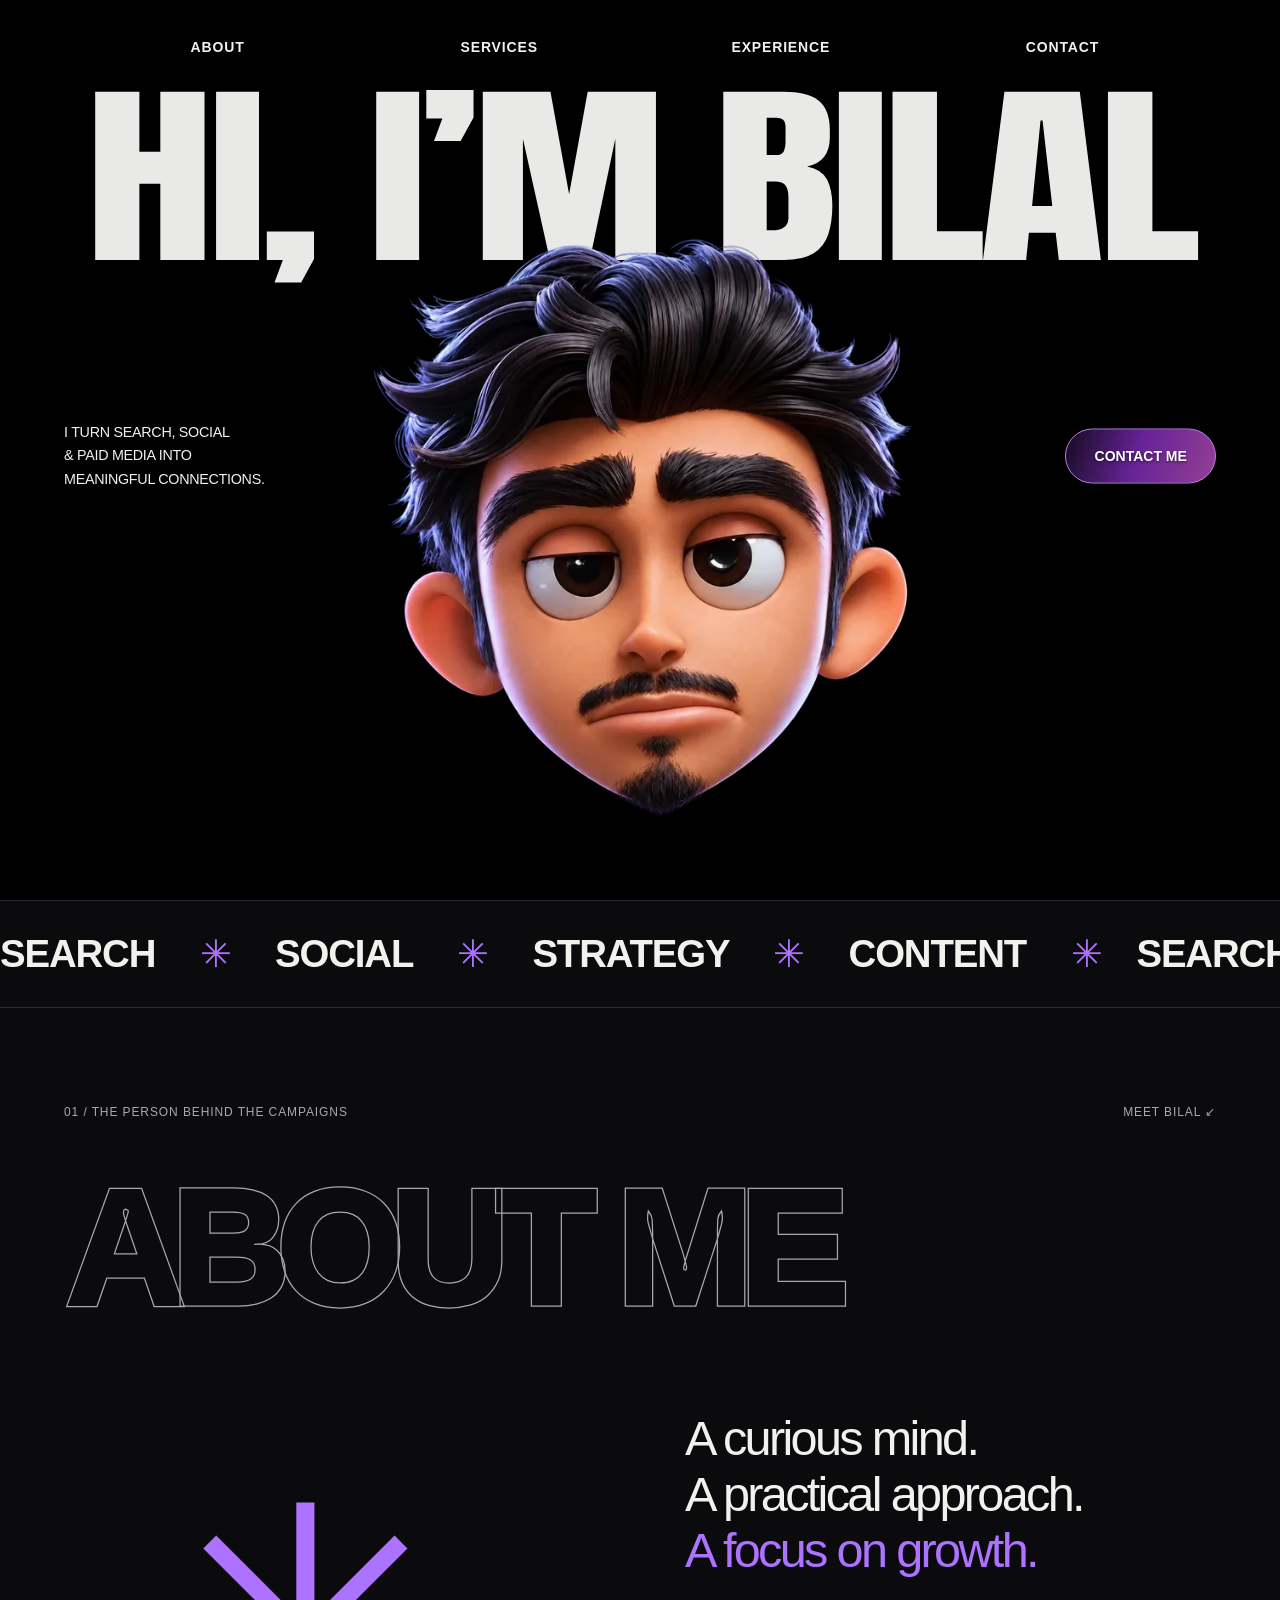
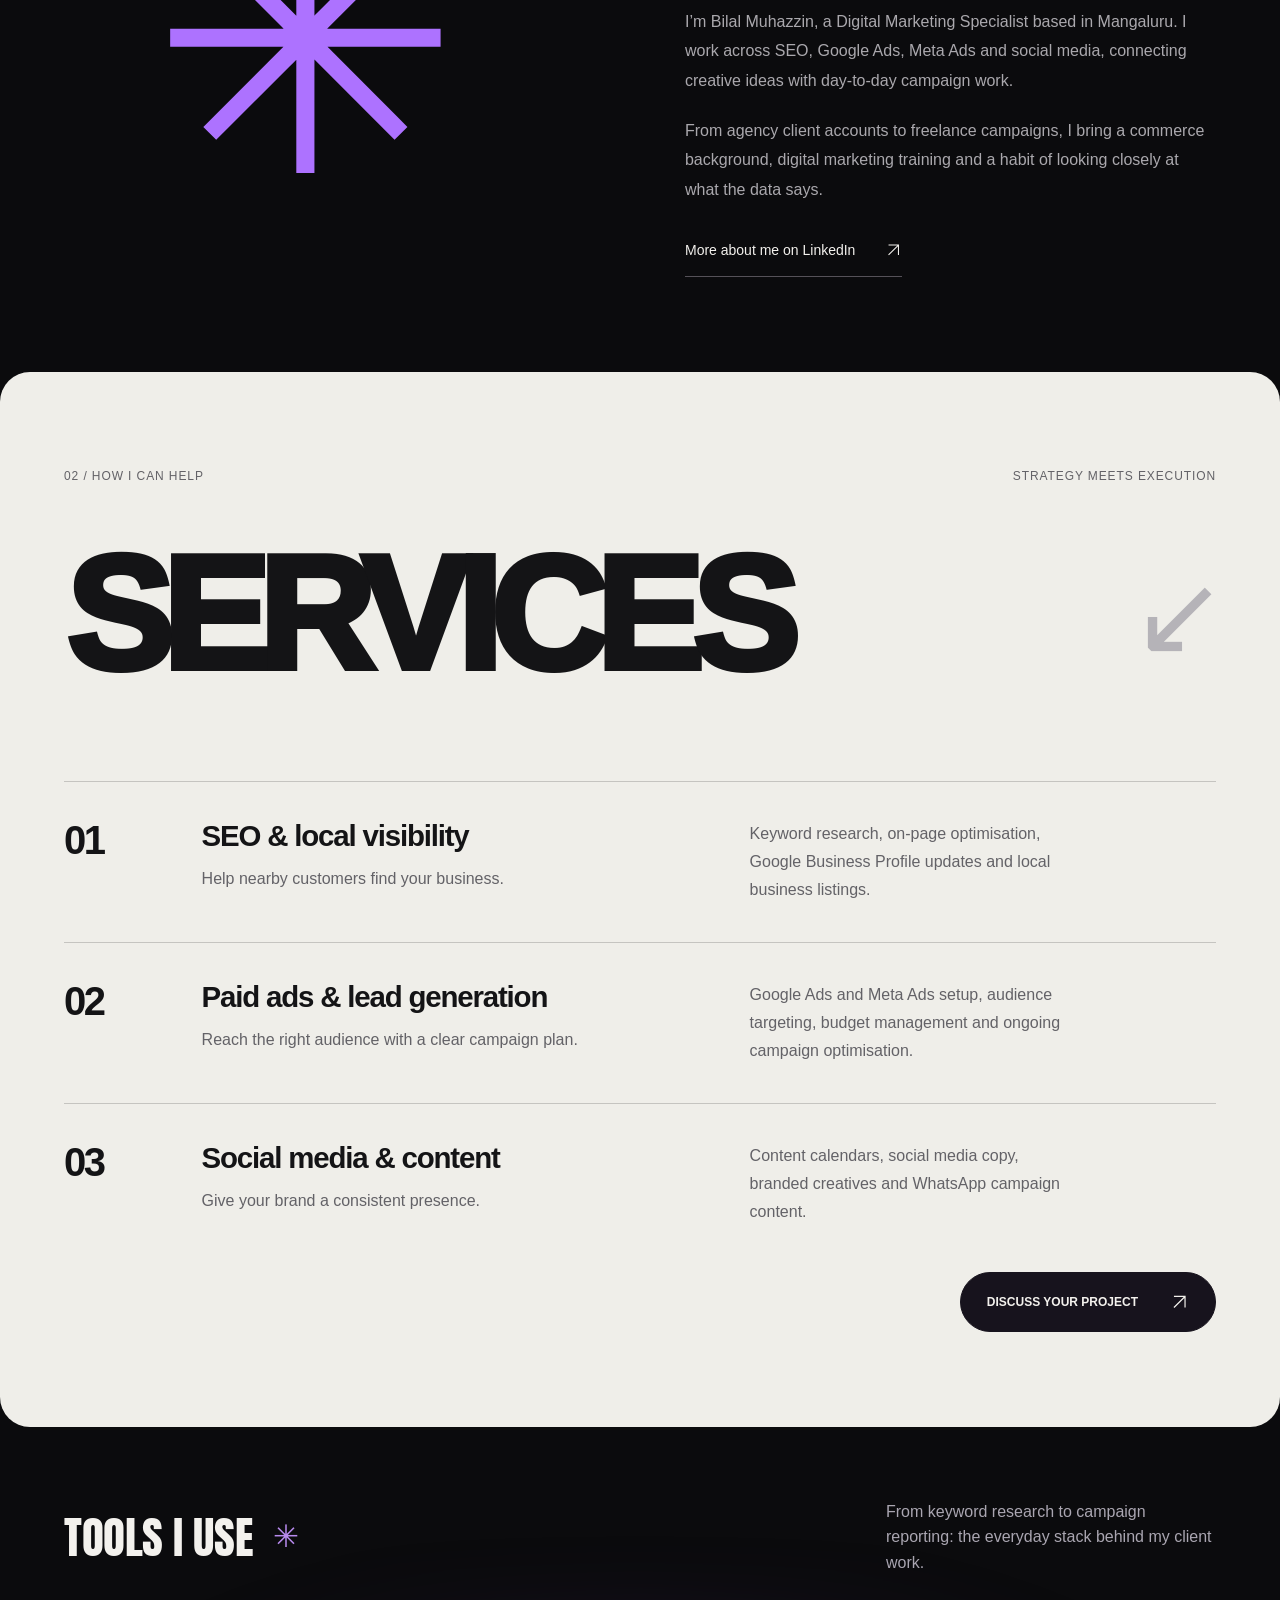
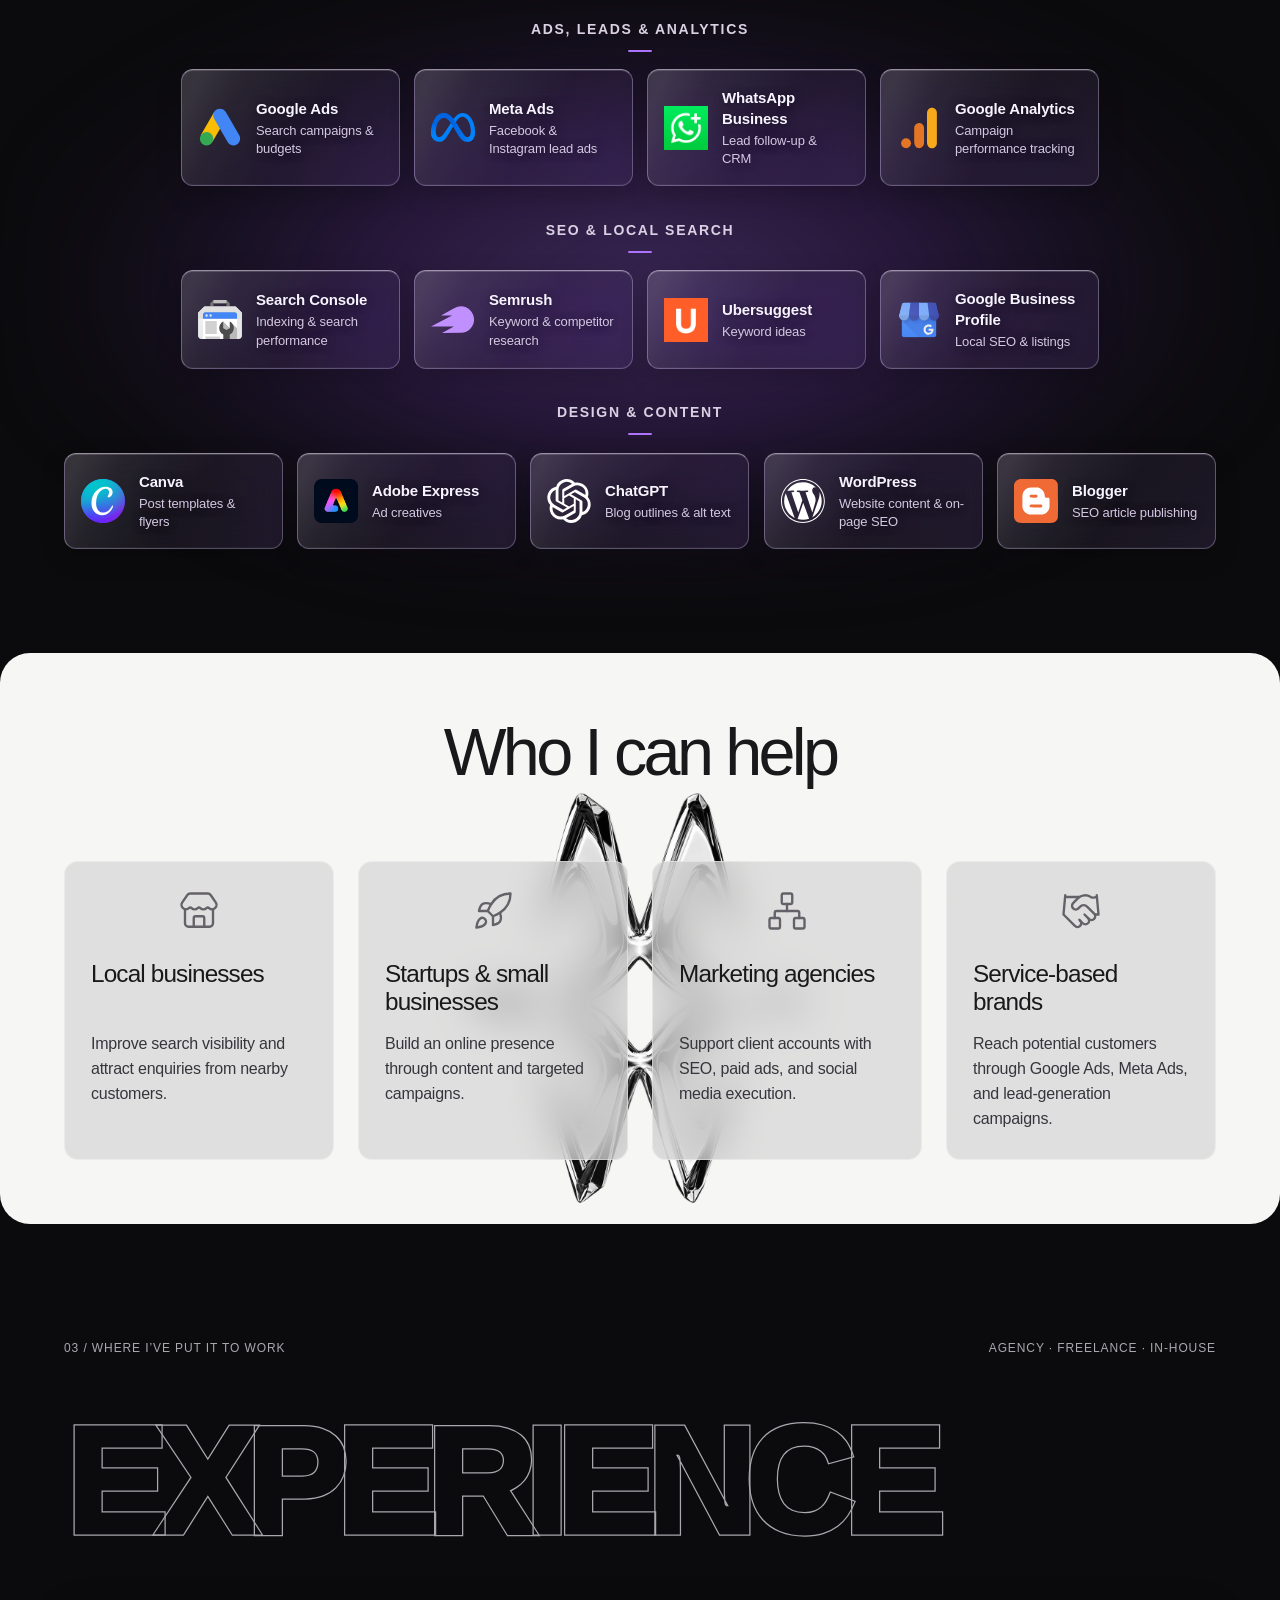
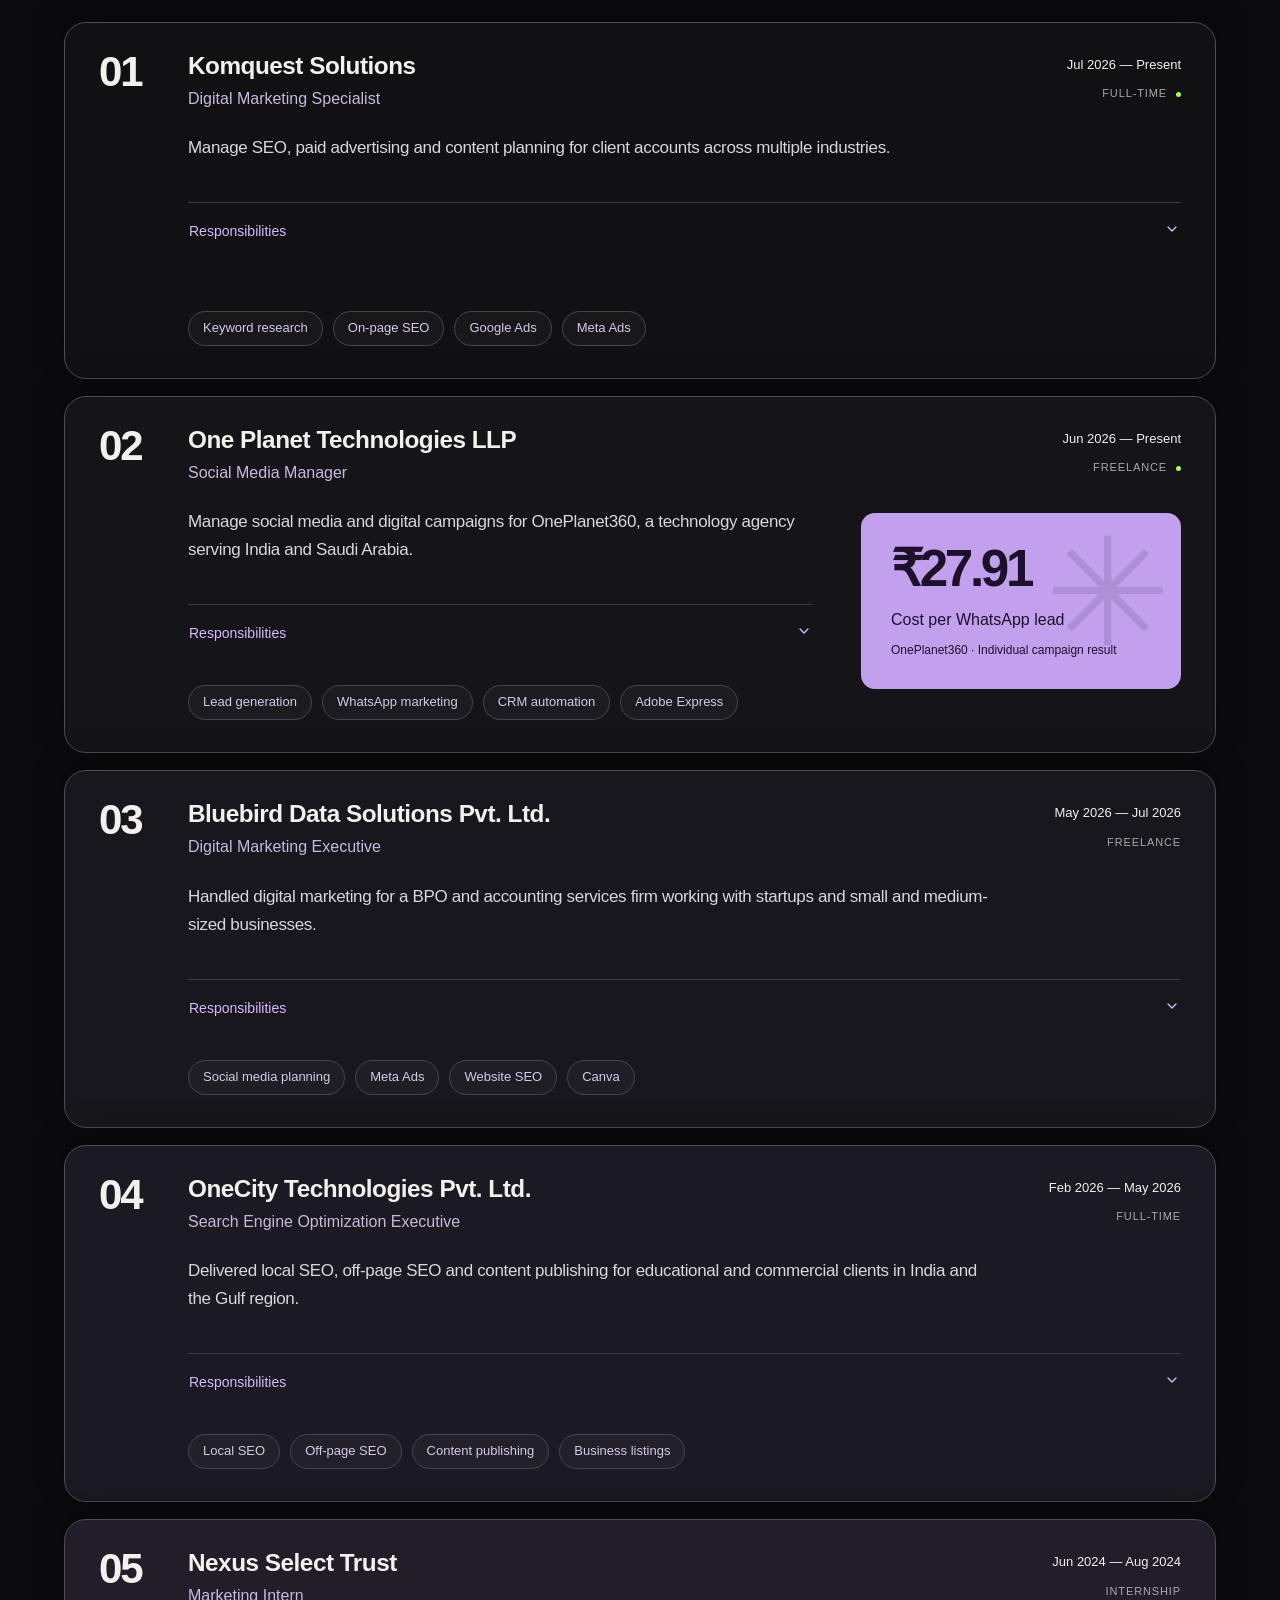
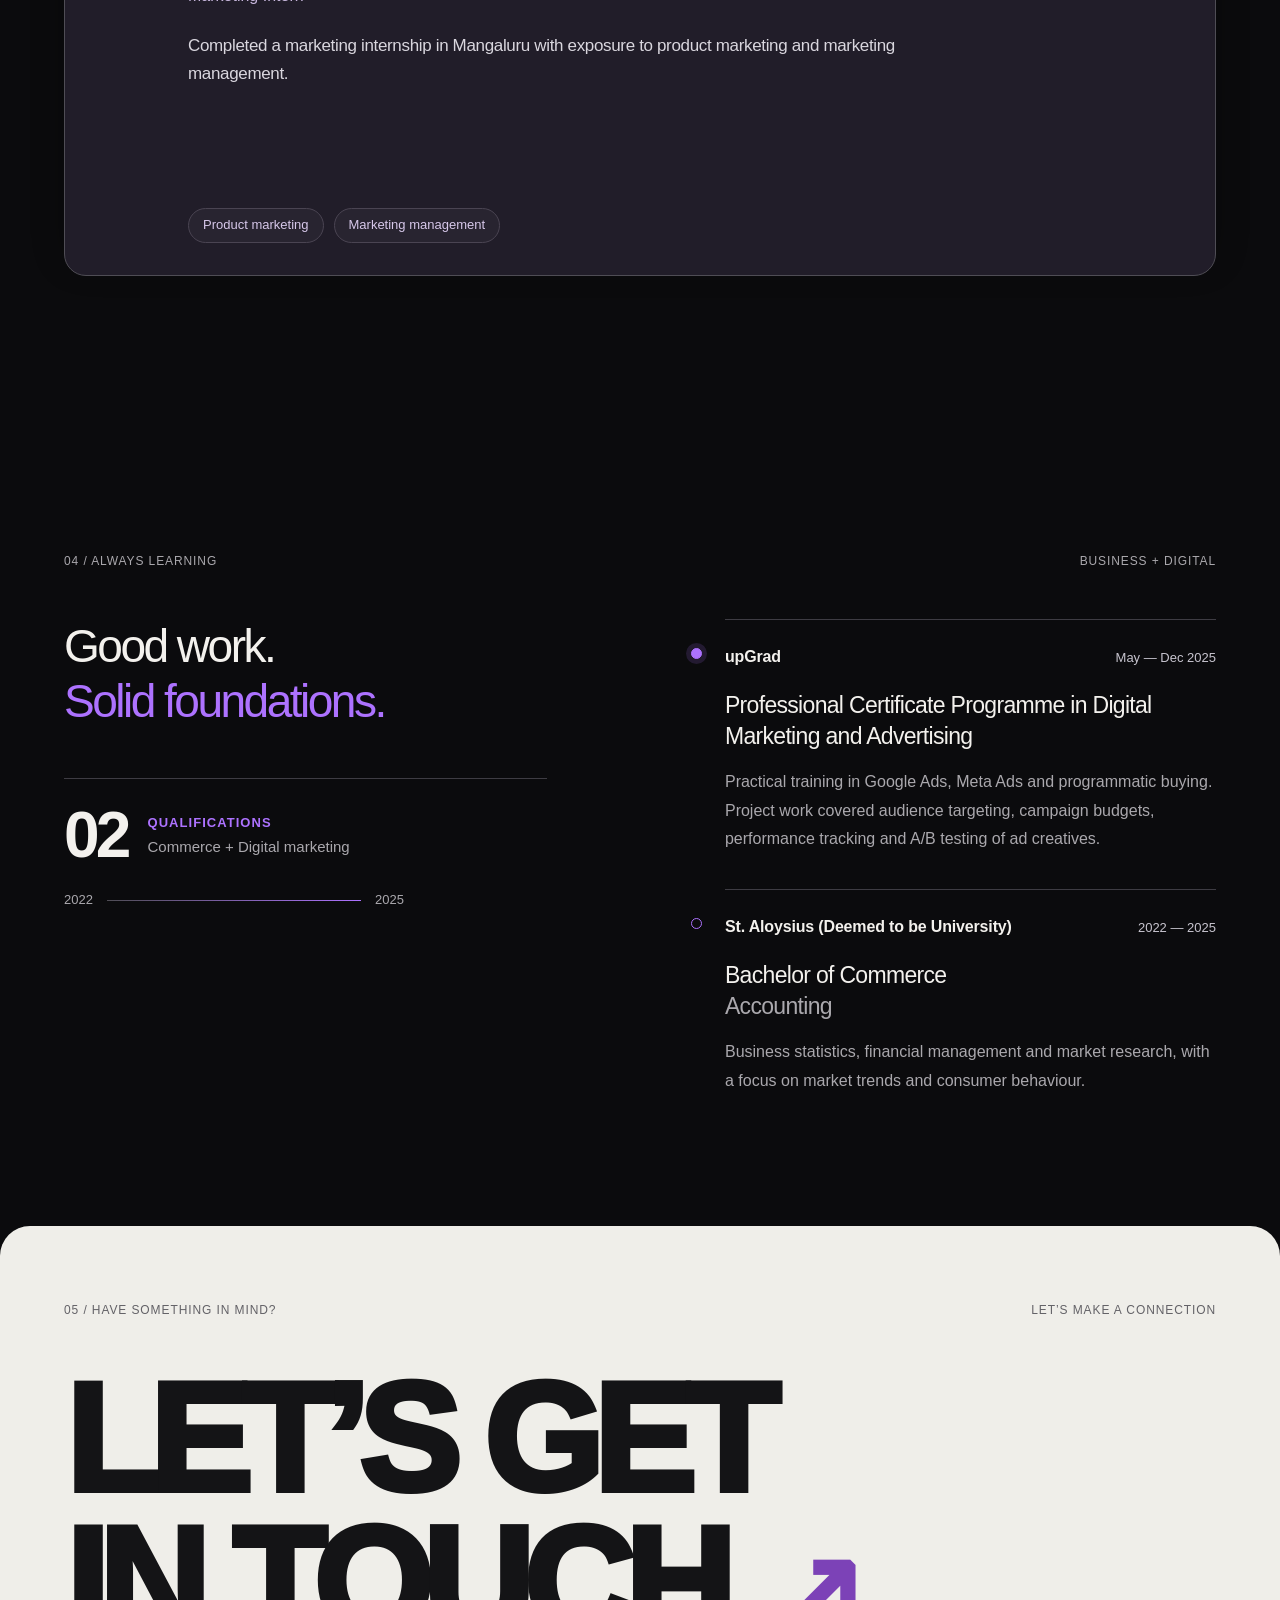
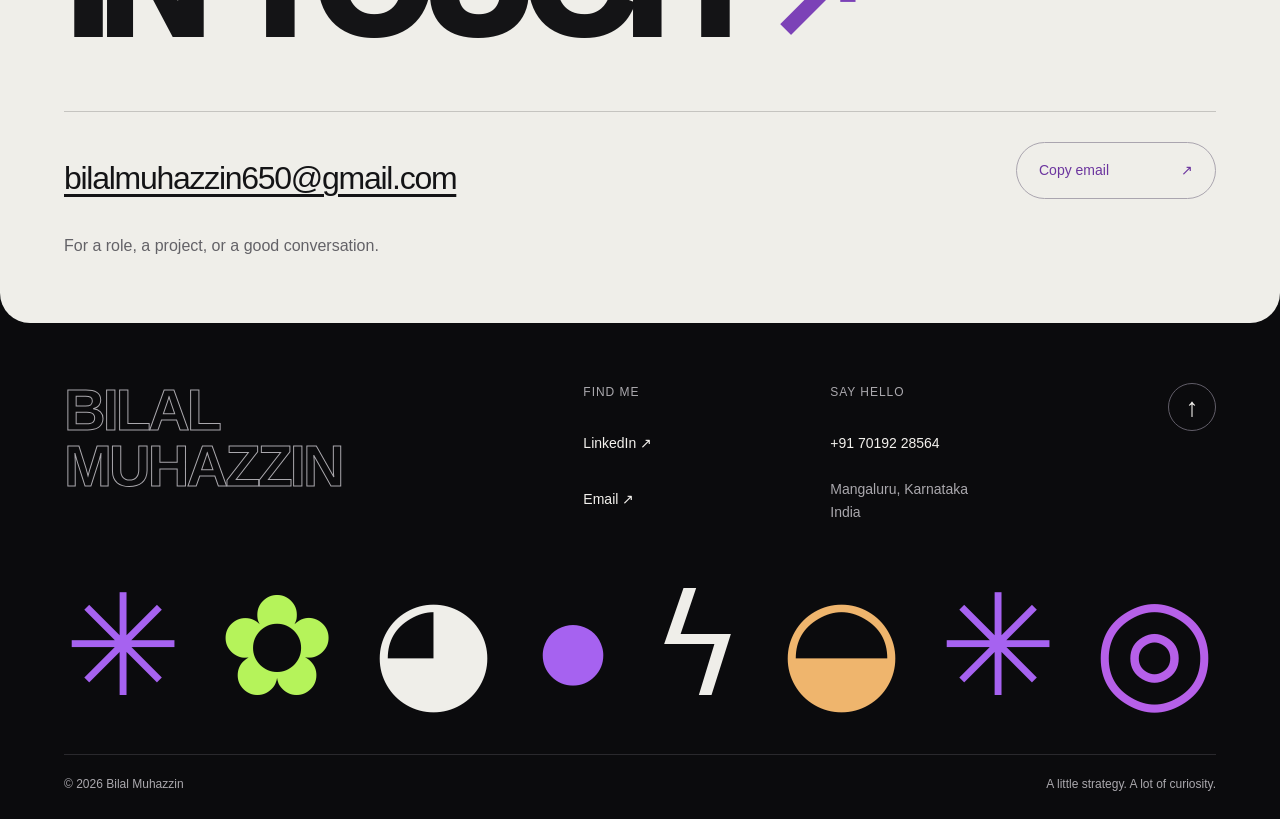
==== commit ee207d07: "Publish portfolio site Built from https://github.com/BilalMuhazzin22/portfolio at 296a0d6  Co-Author" ====
--- a/index.html
+++ b/index.html
@@ -1,2 +1,2 @@
-<!DOCTYPE html><html lang="en-IN"><head><meta charSet="utf-8"/><meta name="viewport" content="width=device-width, initial-scale=1"/><link rel="stylesheet" href="/_next/static/css/index.9xe7Sj5S.css" data-rsc-css-href="/_next/static/css/index.9xe7Sj5S.css" data-precedence="vite-rsc/importer-resources"/><link rel="modulepreload" fetchPriority="low" href="/_next/static/chunks/index-CJoDTwVW.js"/><script src="/_next/static/chunks/rolldown-runtime-C60lm6uB.js" type="module" async=""></script><script src="/_next/static/chunks/framework-D_rUT4EX.js" type="module" async=""></script><link rel="modulepreload" href="/_next/static/chunks/layout-segment-context-um01P6ah.js" crossorigin=""/><link rel="modulepreload" href="/_next/static/chunks/portfolio-motion-BtnJGW0N.js" crossorigin=""/><link rel="modulepreload" href="/_next/static/chunks/Icon-Bo9jbUr1.js" crossorigin=""/><link rel="modulepreload" href="/_next/static/chunks/role-details-CDGJ1Lhp.js" crossorigin=""/><title>Bilal Muhazzin | Digital Marketing Specialist in Mangaluru</title><meta name="description" content="Digital Marketing Specialist at Komquest Solutions in Mangaluru. Explore Bilal Muhazzin’s SEO, Google Ads, Meta Ads and social media experience."/><meta name="author" content="Bilal Muhazzin"/><link rel="author" href="https://bilalmuhazzin22.github.io"/><meta property="og:title" content="Bilal Muhazzin | Digital Marketing Specialist in Mangaluru"/><meta property="og:description" content="Digital Marketing Specialist at Komquest Solutions in Mangaluru. Explore Bilal Muhazzin’s SEO, Google Ads, Meta Ads and social media experience."/><meta property="og:url" content="https://bilalmuhazzin22.github.io"/><meta property="og:site_name" content="Bilal Muhazzin"/><meta property="og:type" content="profile"/><meta property="og:locale" content="en_IN"/><meta name="twitter:card" content="summary"/><meta name="twitter:title" content="Bilal Muhazzin | Digital Marketing Specialist in Mangaluru"/><meta name="twitter:description" content="Digital Marketing Specialist at Komquest Solutions in Mangaluru. Explore Bilal Muhazzin’s SEO, Google Ads, Meta Ads and social media experience."/><link rel="icon" href="/favicon.svg"/><link rel="canonical" href="https://bilalmuhazzin22.github.io"/><link rel="preload" href="/fonts/Anton-Regular.ttf" as="font" type="font/ttf" crossorigin="anonymous"/><script>Object.assign(((self[Symbol.for("vinext.navigationRuntime")]??={bootstrap:{routeManifest:null},functions:{}}).bootstrap.rsc??={rsc:[]}),{params:{},nav:{"pathname":"/","searchParams":[]}})</script><link rel="modulepreload" href="/_next/static/chunks/index-CJoDTwVW.js" />
-</head><body><script type="application/ld+json">{"@context":"https://schema.org","@type":"ProfilePage","@id":"https://bilalmuhazzin22.github.io/#profile","url":"https://bilalmuhazzin22.github.io/","mainEntity":{"@type":"Person","@id":"https://bilalmuhazzin22.github.io/#person","name":"Bilal Muhazzin","url":"https://bilalmuhazzin22.github.io/","jobTitle":"Digital Marketing Specialist","description":"Digital marketing specialist in Mangaluru with experience in SEO, Google Ads, Meta Ads, social media management and lead generation.","email":"bilalmuhazzin650@gmail.com","telephone":"+917019228564","sameAs":["https://www.linkedin.com/in/bilal-muhazzin22/"],"address":{"@type":"PostalAddress","addressLocality":"Mangaluru","addressRegion":"Karnataka","addressCountry":"IN"},"worksFor":{"@type":"Organization","name":"Komquest Solutions"},"alumniOf":[{"@type":"EducationalOrganization","name":"upGrad"},{"@type":"CollegeOrUniversity","name":"St. Aloysius (Deemed to be University)"}],"knowsAbout":["Search engine optimization","Local SEO","Google Ads","Meta Ads","Social media marketing","Lead generation","Content strategy","Campaign analytics"]}}</script><a class="skip" href="#main">Skip to content</a><header class="header" id="top"><a class="wordmark" href="#main" aria-label="Bilal Muhazzin home">bm<span>✳</span></a><nav aria-label="Main navigation"><a href="#about">About</a><a href="#expertise">Services</a><a href="#experience">Experience</a><a href="#contact">Contact <svg width="22" height="22" viewBox="0 0 24 24" fill="none" stroke="currentColor" stroke-width="1.5" aria-hidden="true"><path d="M5 19 19 5M5 5h14v14"></path></svg></a></nav><span class="reading-progress" aria-hidden="true"></span></header><main id="main" tabindex="-1"><section class="hero" aria-labelledby="name"><div class="hero-topline"><span>Digital marketing specialist</span><span>Mangaluru, India <span class="tiny-star">✳</span></span></div><h1 id="name">HI, I’M BILAL<span class="heading-dot">.</span></h1><div class="hero-bottom"><div class="hero-intro"><p>I turn search, social<br/>&amp; paid media into<br/><em>meaningful connections.</em></p><span class="micro">BILAL MUHAZZIN / PORTFOLIO</span></div><div class="avatar-track"><button class="avatar-stage" aria-label="Say hello to Bilal’s character"><span class="avatar-orbit" aria-hidden="true"></span><span class="avatar-float"><span class="avatar-reaction"><img src="/bilal-character-transparent.webp" alt="Bilal’s stylized cartoon character with swept dark hair, relaxed eyes, a moustache and goatee" width="1280" height="1280" fetchPriority="high" decoding="async" draggable="false"/></span></span><span class="hello-bubble " aria-live="polite" aria-atomic="true"></span></button><span class="avatar-caption">A little curiosity goes a long way.<span class="pointer-hint">Move your cursor · Click to say hello</span><span class="touch-hint">Tap to say hello</span></span></div><div class="hero-cta"><a class="button" href="#contact">Contact me <svg width="22" height="22" viewBox="0 0 24 24" fill="none" stroke="currentColor" stroke-width="1.5" aria-hidden="true"><path d="M5 19 19 5M5 5h14v14"></path></svg></a><p>SEO · Paid media · Content</p></div></div><div class="hero-foot"><span><i></i>Currently at Komquest Solutions</span><a href="#about">Scroll to explore <span aria-hidden="true">↓</span></a></div></section><div class="discipline-strip" aria-hidden="true"><div><span>SEARCH <b>✳</b> SOCIAL <b>✳</b> STRATEGY <b>✳</b> CONTENT <b>✳</b> </span><span>SEARCH <b>✳</b> SOCIAL <b>✳</b> STRATEGY <b>✳</b> CONTENT <b>✳</b> </span></div></div><section class="about section" id="about" aria-labelledby="about-title"><div class="section-kicker"><span>01 / The person behind the campaigns</span><span>Meet Bilal ↙</span></div><h2 class="outline-title reveal" id="about-title">ABOUT ME</h2><div class="about-body"><div class="about-mark" aria-hidden="true">✳</div><div><h3 class="reveal">A curious mind.<br/>A practical approach.<br/><em>A focus on growth.</em></h3><p>I’m Bilal Muhazzin, a Digital Marketing Specialist based in Mangaluru. I work across SEO, Google Ads, Meta Ads and social media, connecting creative ideas with day-to-day campaign work.</p><p>From agency client accounts to freelance campaigns, I bring a commerce background, digital marketing training and a habit of looking closely at what the data says.</p><a class="text-link" href="https://www.linkedin.com/in/bilal-muhazzin22/" target="_blank" rel="noopener noreferrer">More about me on LinkedIn <svg width="22" height="22" viewBox="0 0 24 24" fill="none" stroke="currentColor" stroke-width="1.5" aria-hidden="true"><path d="M5 19 19 5M5 5h14v14"></path></svg></a></div></div></section><section class="services section light-section" id="expertise" aria-labelledby="expertise-title"><div class="section-kicker"><span>02 / How I can help</span><span>Strategy meets execution</span></div><h2 class="display-title reveal" id="expertise-title">SERVICES<span>↙</span></h2><div class="service-list"><article class="service-row"><span class="service-number">0<!-- -->1</span><div><h3>SEO &amp; local visibility</h3><p>Help nearby customers find your business.</p></div><p class="service-description">Keyword research, on-page optimisation, Google Business Profile updates and local business listings.</p><span class="service-arrow" aria-hidden="true">↗</span></article><article class="service-row"><span class="service-number">0<!-- -->2</span><div><h3>Paid ads &amp; lead generation</h3><p>Reach the right audience with a clear campaign plan.</p></div><p class="service-description">Google Ads and Meta Ads setup, audience targeting, budget management and ongoing campaign optimisation.</p><span class="service-arrow" aria-hidden="true">↗</span></article><article class="service-row"><span class="service-number">0<!-- -->3</span><div><h3>Social media &amp; content</h3><p>Give your brand a consistent presence.</p></div><p class="service-description">Content calendars, social media copy, branded creatives and WhatsApp campaign content.</p><span class="service-arrow" aria-hidden="true">↗</span></article></div><div class="services-footer"><a class="button services-cta" href="#contact">Discuss your project <svg width="22" height="22" viewBox="0 0 24 24" fill="none" stroke="currentColor" stroke-width="1.5" aria-hidden="true"><path d="M5 19 19 5M5 5h14v14"></path></svg></a></div></section><section class="tools-section section" id="tools" aria-labelledby="tools-title"><div class="toolkit-heading"><h2 id="tools-title">TOOLS I USE<span aria-hidden="true">✳</span></h2><p>From keyword research to campaign reporting: the everyday stack behind my client work.</p></div><div class="toolkit-categories"><div class="toolkit-category"><h3 id="tools-advertising">Ads, leads &amp; analytics</h3><ul class="toolkit-grid" aria-labelledby="tools-advertising"><li class="toolkit-tile" style="--i:0"><img src="/tool-logos/google-ads.svg" alt="" width="44" height="44" loading="lazy"/><span><b>Google Ads</b>Search campaigns &amp; budgets</span></li><li class="toolkit-tile" style="--i:1"><img src="/tool-logos/meta.svg" alt="" width="44" height="44" loading="lazy"/><span><b>Meta Ads</b>Facebook &amp; Instagram lead ads</span></li><li class="toolkit-tile" style="--i:2"><img src="/tool-logos/whatsapp-business.png" alt="" width="44" height="44" loading="lazy"/><span><b>WhatsApp Business</b>Lead follow-up &amp; CRM</span></li><li class="toolkit-tile" style="--i:3"><img src="/tool-logos/google-analytics.svg" alt="" width="44" height="44" loading="lazy"/><span><b>Google Analytics</b>Campaign performance tracking</span></li></ul></div><div class="toolkit-category"><h3 id="tools-research">SEO &amp; local search</h3><ul class="toolkit-grid" aria-labelledby="tools-research"><li class="toolkit-tile" style="--i:4"><img src="/tool-logos/search-console.svg" alt="" width="44" height="44" loading="lazy"/><span><b>Search Console</b>Indexing &amp; search performance</span></li><li class="toolkit-tile" style="--i:5"><img src="/tool-logos/semrush.svg" alt="" width="44" height="44" loading="lazy"/><span><b>Semrush</b>Keyword &amp; competitor research</span></li><li class="toolkit-tile" style="--i:6"><img src="/tool-logos/ubersuggest.svg" alt="" width="44" height="44" loading="lazy"/><span><b>Ubersuggest</b>Keyword ideas</span></li><li class="toolkit-tile" style="--i:7"><img src="/tool-logos/google-business.svg" alt="" width="44" height="44" loading="lazy"/><span><b>Google Business Profile</b>Local SEO &amp; listings</span></li></ul></div><div class="toolkit-category"><h3 id="tools-content">Design &amp; content</h3><ul class="toolkit-grid" aria-labelledby="tools-content"><li class="toolkit-tile" style="--i:8"><img src="/tool-logos/canva.svg" alt="" width="44" height="44" loading="lazy"/><span><b>Canva</b>Post templates &amp; flyers</span></li><li class="toolkit-tile" style="--i:9"><img src="/tool-logos/adobe-express.png" alt="" width="44" height="44" loading="lazy"/><span><b>Adobe Express</b>Ad creatives</span></li><li class="toolkit-tile" style="--i:10"><img class="toolkit-logo-contrast" src="/tool-logos/chatgpt.svg" alt="" width="44" height="44" loading="lazy"/><span><b>ChatGPT</b>Blog outlines &amp; alt text</span></li><li class="toolkit-tile" style="--i:11"><img class="toolkit-logo-contrast" src="/tool-logos/wordpress.svg" alt="" width="44" height="44" loading="lazy"/><span><b>WordPress</b>Website content &amp; on-page SEO</span></li><li class="toolkit-tile" style="--i:12"><img src="/tool-logos/blogger.svg" alt="" width="44" height="44" loading="lazy"/><span><b>Blogger</b>SEO article publishing</span></li></ul></div></div></section><section class="audience-section" id="who-i-help" aria-labelledby="audience-title"><h2 id="audience-title">Who I can help</h2><div class="audience-stage"><img class="audience-backdrop" src="/chrome-emblem.webp" alt="" aria-hidden="true" loading="lazy" decoding="async" width="1280" height="1280"/><div class="audience-grid"><article class="audience-card"><svg xmlns="http://www.w3.org/2000/svg" width="42" height="42" viewBox="0 0 24 24" fill="none" stroke="currentColor" stroke-width="1.35" stroke-linecap="round" stroke-linejoin="round" class="lucide lucide-store audience-icon" aria-hidden="true"><path d="M15 21v-5a1 1 0 0 0-1-1h-4a1 1 0 0 0-1 1v5"></path><path d="M17.774 10.31a1.12 1.12 0 0 0-1.549 0 2.5 2.5 0 0 1-3.451 0 1.12 1.12 0 0 0-1.548 0 2.5 2.5 0 0 1-3.452 0 1.12 1.12 0 0 0-1.549 0 2.5 2.5 0 0 1-3.77-3.248l2.889-4.184A2 2 0 0 1 7 2h10a2 2 0 0 1 1.653.873l2.895 4.192a2.5 2.5 0 0 1-3.774 3.244"></path><path d="M4 10.95V19a2 2 0 0 0 2 2h12a2 2 0 0 0 2-2v-8.05"></path></svg><div class="audience-copy"><h3>Local businesses</h3><p>Improve search visibility and attract enquiries from nearby customers.</p></div></article><article class="audience-card"><svg xmlns="http://www.w3.org/2000/svg" width="42" height="42" viewBox="0 0 24 24" fill="none" stroke="currentColor" stroke-width="1.35" stroke-linecap="round" stroke-linejoin="round" class="lucide lucide-rocket audience-icon" aria-hidden="true"><path d="M12 15v5s3.03-.55 4-2c1.08-1.62 0-5 0-5"></path><path d="M4.5 16.5c-1.5 1.26-2 5-2 5s3.74-.5 5-2c.71-.84.7-2.13-.09-2.91a2.18 2.18 0 0 0-2.91-.09"></path><path d="M9 12a22 22 0 0 1 2-3.95A12.88 12.88 0 0 1 22 2c0 2.72-.78 7.5-6 11a22.4 22.4 0 0 1-4 2z"></path><path d="M9 12H4s.55-3.03 2-4c1.62-1.08 5 .05 5 .05"></path></svg><div class="audience-copy"><h3>Startups &amp; small businesses</h3><p>Build an online presence through content and targeted campaigns.</p></div></article><article class="audience-card"><svg xmlns="http://www.w3.org/2000/svg" width="42" height="42" viewBox="0 0 24 24" fill="none" stroke="currentColor" stroke-width="1.35" stroke-linecap="round" stroke-linejoin="round" class="lucide lucide-network audience-icon" aria-hidden="true"><rect x="16" y="16" width="6" height="6" rx="1"></rect><rect x="2" y="16" width="6" height="6" rx="1"></rect><rect x="9" y="2" width="6" height="6" rx="1"></rect><path d="M5 16v-3a1 1 0 0 1 1-1h12a1 1 0 0 1 1 1v3"></path><path d="M12 12V8"></path></svg><div class="audience-copy"><h3>Marketing agencies</h3><p>Support client accounts with SEO, paid ads, and social media execution.</p></div></article><article class="audience-card"><svg xmlns="http://www.w3.org/2000/svg" width="42" height="42" viewBox="0 0 24 24" fill="none" stroke="currentColor" stroke-width="1.35" stroke-linecap="round" stroke-linejoin="round" class="lucide lucide-handshake audience-icon" aria-hidden="true"><path d="m11 17 2 2a1 1 0 1 0 3-3"></path><path d="m14 14 2.5 2.5a1 1 0 1 0 3-3l-3.88-3.88a3 3 0 0 0-4.24 0l-.88.88a1 1 0 1 1-3-3l2.81-2.81a5.79 5.79 0 0 1 7.06-.87l.47.28a2 2 0 0 0 1.42.25L21 4"></path><path d="m21 3 1 11h-2"></path><path d="M3 3 2 14l6.5 6.5a1 1 0 1 0 3-3"></path><path d="M3 4h8"></path></svg><div class="audience-copy"><h3>Service-based brands</h3><p>Reach potential customers through Google Ads, Meta Ads, and lead-generation campaigns.</p></div></article></div></div></section><section class="work section" id="experience" aria-labelledby="experience-title"><div class="section-kicker"><span>03 / Where I’ve put it to work</span><span>Agency · Freelance · In-house</span></div><h2 class="outline-title reveal" id="experience-title">EXPERIENCE</h2><div class="career-list"><article class="career-entry career-0"><div class="career-top"><span class="career-index">0<!-- -->1</span><div><p class="company">Komquest Solutions</p><h3>Digital Marketing Specialist</h3></div><div class="career-meta"><span>Jul 2026<!-- --> — <!-- -->Present</span><span>Full-time<i title="Current role"></i></span></div></div><div class="career-body"><p class="job-summary">Manage SEO, paid advertising and content planning for client accounts across multiple industries.</p><div data-orientation="vertical" data-slot="accordion" class="flex w-full flex-col role-details"><div data-orientation="vertical" data-hidden="" data-index="-1" data-closed="" data-slot="accordion-item" class="not-last:border-b"><h3 data-orientation="vertical" data-hidden="" data-index="-1" data-closed="" class="flex"><button type="button" data-value="" data-orientation="vertical" data-hidden="" data-index="-1" tabindex="0" aria-disabled="false" aria-expanded="false" id="base-ui-_R_seu6iH2_" data-slot="accordion-trigger" aria-label="Responsibilities for Digital Marketing Specialist at Komquest Solutions" class="focus-visible:ring-ring/50 focus-visible:border-ring focus-visible:after:border-ring **:data-[slot=accordion-trigger-icon]:text-muted-foreground rounded-lg py-2.5 text-left text-sm font-medium hover:underline focus-visible:ring-3 **:data-[slot=accordion-trigger-icon]:ml-auto **:data-[slot=accordion-trigger-icon]:size-4 group/accordion-trigger relative flex flex-1 items-start justify-between border border-transparent transition-all outline-none aria-disabled:pointer-events-none aria-disabled:opacity-50 role-details-trigger">Responsibilities<svg xmlns="http://www.w3.org/2000/svg" width="24" height="24" viewBox="0 0 24 24" fill="none" stroke="currentColor" stroke-width="2" stroke-linecap="round" stroke-linejoin="round" class="lucide lucide-chevron-down pointer-events-none shrink-0 group-aria-expanded/accordion-trigger:hidden" aria-hidden="true" data-slot="accordion-trigger-icon"><path d="m6 9 6 6 6-6"></path></svg><svg xmlns="http://www.w3.org/2000/svg" width="24" height="24" viewBox="0 0 24 24" fill="none" stroke="currentColor" stroke-width="2" stroke-linecap="round" stroke-linejoin="round" class="lucide lucide-chevron-up pointer-events-none hidden shrink-0 group-aria-expanded/accordion-trigger:inline" aria-hidden="true" data-slot="accordion-trigger-icon"><path d="m18 15-6-6-6 6"></path></svg></button></h3><div data-orientation="vertical" data-hidden="" data-index="-1" data-closed="" hidden="" id="base-ui-_R_seu6iH1_" aria-labelledby="base-ui-_R_seu6iH2_" role="region" style="--accordion-panel-height:auto;--accordion-panel-width:auto" data-slot="accordion-content" class="data-open:animate-accordion-down data-closed:animate-accordion-up text-sm overflow-hidden"><div class="pt-0 pb-2.5 h-(--accordion-panel-height) data-ending-style:h-0 data-starting-style:h-0 [&amp;_a]:underline [&amp;_a]:underline-offset-3 [&amp;_a]:hover:text-foreground [&amp;_p:not(:last-child)]:mb-4"><ul class="responsibilities"><li>Research keywords and optimise on-page content to support organic search visibility.</li><li>Plan and manage Google Ads and Meta Ads campaigns, including audience targeting, keyword selection, budgets and performance optimisation.</li><li>Coordinate content calendars and social media publishing across client accounts.</li><li>Review campaign results and adjust targeting, content and budgets based on performance data.</li></ul></div></div></div></div><p class="skill-line"><span>Keyword research</span><span>On-page SEO</span><span>Google Ads</span><span>Meta Ads</span></p></div></article><article class="career-entry career-1"><div class="career-top"><span class="career-index">0<!-- -->2</span><div><p class="company">One Planet Technologies LLP</p><h3>Social Media Manager</h3></div><div class="career-meta"><span>Jun 2026<!-- --> — <!-- -->Present</span><span>Freelance<i title="Current role"></i></span></div></div><div class="career-body"><p class="job-summary">Manage social media and digital campaigns for OnePlanet360, a technology agency serving India and Saudi Arabia.</p><div class="result"><strong>₹27.91</strong><span>Cost per WhatsApp lead<small>OnePlanet360 · Individual campaign result</small></span><span class="result-star" aria-hidden="true">✳</span></div><div data-orientation="vertical" data-slot="accordion" class="flex w-full flex-col role-details"><div data-orientation="vertical" data-hidden="" data-index="-1" data-closed="" data-slot="accordion-item" class="not-last:border-b"><h3 data-orientation="vertical" data-hidden="" data-index="-1" data-closed="" class="flex"><button type="button" data-value="" data-orientation="vertical" data-hidden="" data-index="-1" tabindex="0" aria-disabled="false" aria-expanded="false" id="base-ui-_R_smu6iH2_" data-slot="accordion-trigger" aria-label="Responsibilities for Social Media Manager at One Planet Technologies LLP" class="focus-visible:ring-ring/50 focus-visible:border-ring focus-visible:after:border-ring **:data-[slot=accordion-trigger-icon]:text-muted-foreground rounded-lg py-2.5 text-left text-sm font-medium hover:underline focus-visible:ring-3 **:data-[slot=accordion-trigger-icon]:ml-auto **:data-[slot=accordion-trigger-icon]:size-4 group/accordion-trigger relative flex flex-1 items-start justify-between border border-transparent transition-all outline-none aria-disabled:pointer-events-none aria-disabled:opacity-50 role-details-trigger">Responsibilities<svg xmlns="http://www.w3.org/2000/svg" width="24" height="24" viewBox="0 0 24 24" fill="none" stroke="currentColor" stroke-width="2" stroke-linecap="round" stroke-linejoin="round" class="lucide lucide-chevron-down pointer-events-none shrink-0 group-aria-expanded/accordion-trigger:hidden" aria-hidden="true" data-slot="accordion-trigger-icon"><path d="m6 9 6 6 6-6"></path></svg><svg xmlns="http://www.w3.org/2000/svg" width="24" height="24" viewBox="0 0 24 24" fill="none" stroke="currentColor" stroke-width="2" stroke-linecap="round" stroke-linejoin="round" class="lucide lucide-chevron-up pointer-events-none hidden shrink-0 group-aria-expanded/accordion-trigger:inline" aria-hidden="true" data-slot="accordion-trigger-icon"><path d="m18 15-6-6-6 6"></path></svg></button></h3><div data-orientation="vertical" data-hidden="" data-index="-1" data-closed="" hidden="" id="base-ui-_R_smu6iH1_" aria-labelledby="base-ui-_R_smu6iH2_" role="region" style="--accordion-panel-height:auto;--accordion-panel-width:auto" data-slot="accordion-content" class="data-open:animate-accordion-down data-closed:animate-accordion-up text-sm overflow-hidden"><div class="pt-0 pb-2.5 h-(--accordion-panel-height) data-ending-style:h-0 data-starting-style:h-0 [&amp;_a]:underline [&amp;_a]:underline-offset-3 [&amp;_a]:hover:text-foreground [&amp;_p:not(:last-child)]:mb-4"><ul class="responsibilities"><li>Plan and execute Facebook and Instagram lead-generation campaigns, including campaigns that direct enquiries to WhatsApp.</li><li>Manage WhatsApp marketing and CRM automation to support lead follow-up.</li><li>Create advertising assets using Adobe Express and AI tools, and manage content across Instagram, Facebook and LinkedIn.</li><li>Support branding, SEO and content planning for client acquisition.</li></ul></div></div></div></div><p class="skill-line"><span>Lead generation</span><span>WhatsApp marketing</span><span>CRM automation</span><span>Adobe Express</span></p></div></article><article class="career-entry career-2"><div class="career-top"><span class="career-index">0<!-- -->3</span><div><p class="company">Bluebird Data Solutions Pvt. Ltd.</p><h3>Digital Marketing Executive</h3></div><div class="career-meta"><span>May 2026<!-- --> — <!-- -->Jul 2026</span><span>Freelance</span></div></div><div class="career-body"><p class="job-summary">Handled digital marketing for a BPO and accounting services firm working with startups and small and medium-sized businesses.</p><div data-orientation="vertical" data-slot="accordion" class="flex w-full flex-col role-details"><div data-orientation="vertical" data-hidden="" data-index="-1" data-closed="" data-slot="accordion-item" class="not-last:border-b"><h3 data-orientation="vertical" data-hidden="" data-index="-1" data-closed="" class="flex"><button type="button" data-value="" data-orientation="vertical" data-hidden="" data-index="-1" tabindex="0" aria-disabled="false" aria-expanded="false" id="base-ui-_R_suu6iH2_" data-slot="accordion-trigger" aria-label="Responsibilities for Digital Marketing Executive at Bluebird Data Solutions Pvt. Ltd." class="focus-visible:ring-ring/50 focus-visible:border-ring focus-visible:after:border-ring **:data-[slot=accordion-trigger-icon]:text-muted-foreground rounded-lg py-2.5 text-left text-sm font-medium hover:underline focus-visible:ring-3 **:data-[slot=accordion-trigger-icon]:ml-auto **:data-[slot=accordion-trigger-icon]:size-4 group/accordion-trigger relative flex flex-1 items-start justify-between border border-transparent transition-all outline-none aria-disabled:pointer-events-none aria-disabled:opacity-50 role-details-trigger">Responsibilities<svg xmlns="http://www.w3.org/2000/svg" width="24" height="24" viewBox="0 0 24 24" fill="none" stroke="currentColor" stroke-width="2" stroke-linecap="round" stroke-linejoin="round" class="lucide lucide-chevron-down pointer-events-none shrink-0 group-aria-expanded/accordion-trigger:hidden" aria-hidden="true" data-slot="accordion-trigger-icon"><path d="m6 9 6 6 6-6"></path></svg><svg xmlns="http://www.w3.org/2000/svg" width="24" height="24" viewBox="0 0 24 24" fill="none" stroke="currentColor" stroke-width="2" stroke-linecap="round" stroke-linejoin="round" class="lucide lucide-chevron-up pointer-events-none hidden shrink-0 group-aria-expanded/accordion-trigger:inline" aria-hidden="true" data-slot="accordion-trigger-icon"><path d="m18 15-6-6-6 6"></path></svg></button></h3><div data-orientation="vertical" data-hidden="" data-index="-1" data-closed="" hidden="" id="base-ui-_R_suu6iH1_" aria-labelledby="base-ui-_R_suu6iH2_" role="region" style="--accordion-panel-height:auto;--accordion-panel-width:auto" data-slot="accordion-content" class="data-open:animate-accordion-down data-closed:animate-accordion-up text-sm overflow-hidden"><div class="pt-0 pb-2.5 h-(--accordion-panel-height) data-ending-style:h-0 data-starting-style:h-0 [&amp;_a]:underline [&amp;_a]:underline-offset-3 [&amp;_a]:hover:text-foreground [&amp;_p:not(:last-child)]:mb-4"><ul class="responsibilities"><li>Planned Instagram content and publishing calendars, and set up and optimised Meta Ads campaigns.</li><li>Worked on SEO improvements for the company website, bbdsacc.com.</li><li>Designed and launched a programme marketing campaign targeting students and graduates in Karnataka and Kerala.</li><li>Produced branded post templates and promotional flyers in Canva.</li></ul></div></div></div></div><p class="skill-line"><span>Social media planning</span><span>Meta Ads</span><span>Website SEO</span><span>Canva</span></p></div></article><article class="career-entry career-3"><div class="career-top"><span class="career-index">0<!-- -->4</span><div><p class="company">OneCity Technologies Pvt. Ltd.</p><h3>Search Engine Optimization Executive</h3></div><div class="career-meta"><span>Feb 2026<!-- --> — <!-- -->May 2026</span><span>Full-time</span></div></div><div class="career-body"><p class="job-summary">Delivered local SEO, off-page SEO and content publishing for educational and commercial clients in India and the Gulf region.</p><div data-orientation="vertical" data-slot="accordion" class="flex w-full flex-col role-details"><div data-orientation="vertical" data-hidden="" data-index="-1" data-closed="" data-slot="accordion-item" class="not-last:border-b"><h3 data-orientation="vertical" data-hidden="" data-index="-1" data-closed="" class="flex"><button type="button" data-value="" data-orientation="vertical" data-hidden="" data-index="-1" tabindex="0" aria-disabled="false" aria-expanded="false" id="base-ui-_R_t6u6iH2_" data-slot="accordion-trigger" aria-label="Responsibilities for Search Engine Optimization Executive at OneCity Technologies Pvt. Ltd." class="focus-visible:ring-ring/50 focus-visible:border-ring focus-visible:after:border-ring **:data-[slot=accordion-trigger-icon]:text-muted-foreground rounded-lg py-2.5 text-left text-sm font-medium hover:underline focus-visible:ring-3 **:data-[slot=accordion-trigger-icon]:ml-auto **:data-[slot=accordion-trigger-icon]:size-4 group/accordion-trigger relative flex flex-1 items-start justify-between border border-transparent transition-all outline-none aria-disabled:pointer-events-none aria-disabled:opacity-50 role-details-trigger">Responsibilities<svg xmlns="http://www.w3.org/2000/svg" width="24" height="24" viewBox="0 0 24 24" fill="none" stroke="currentColor" stroke-width="2" stroke-linecap="round" stroke-linejoin="round" class="lucide lucide-chevron-down pointer-events-none shrink-0 group-aria-expanded/accordion-trigger:hidden" aria-hidden="true" data-slot="accordion-trigger-icon"><path d="m6 9 6 6 6-6"></path></svg><svg xmlns="http://www.w3.org/2000/svg" width="24" height="24" viewBox="0 0 24 24" fill="none" stroke="currentColor" stroke-width="2" stroke-linecap="round" stroke-linejoin="round" class="lucide lucide-chevron-up pointer-events-none hidden shrink-0 group-aria-expanded/accordion-trigger:inline" aria-hidden="true" data-slot="accordion-trigger-icon"><path d="m18 15-6-6-6 6"></path></svg></button></h3><div data-orientation="vertical" data-hidden="" data-index="-1" data-closed="" hidden="" id="base-ui-_R_t6u6iH1_" aria-labelledby="base-ui-_R_t6u6iH2_" role="region" style="--accordion-panel-height:auto;--accordion-panel-width:auto" data-slot="accordion-content" class="data-open:animate-accordion-down data-closed:animate-accordion-up text-sm overflow-hidden"><div class="pt-0 pb-2.5 h-(--accordion-panel-height) data-ending-style:h-0 data-starting-style:h-0 [&amp;_a]:underline [&amp;_a]:underline-offset-3 [&amp;_a]:hover:text-foreground [&amp;_p:not(:last-child)]:mb-4"><ul class="responsibilities"><li>Implemented local SEO activities around target keywords and maintained consistent business names, addresses and phone numbers across local listings.</li><li>Managed business directory submissions, profile creation and content distribution as part of off-page SEO campaigns.</li><li>Wrote and published search-optimised articles on platforms including Blogger, WriteUpCafe and LiveJournal.</li><li>Used AI tools to support blog outlines, content creation and descriptive image alt text.</li></ul></div></div></div></div><p class="skill-line"><span>Local SEO</span><span>Off-page SEO</span><span>Content publishing</span><span>Business listings</span></p></div></article><article class="career-entry career-4"><div class="career-top"><span class="career-index">0<!-- -->5</span><div><p class="company">Nexus Select Trust</p><h3>Marketing Intern</h3></div><div class="career-meta"><span>Jun 2024<!-- --> — <!-- -->Aug 2024</span><span>Internship</span></div></div><div class="career-body"><p class="job-summary">Completed a marketing internship in Mangaluru with exposure to product marketing and marketing management.</p><p class="skill-line"><span>Product marketing</span><span>Marketing management</span></p></div></article></div></section><section class="education section" id="education" aria-labelledby="education-title"><div class="section-kicker"><span>04 / Always learning</span><span>Business + Digital</span></div><div class="education-layout"><div class="education-intro"><h2 id="education-title">Good work.<br/><em>Solid foundations.</em></h2><p class="education-summary"><strong>02</strong><span><b>Qualifications</b>Commerce + Digital marketing</span></p><p class="education-span"><span>2022</span><i aria-hidden="true"></i><span>2025</span></p></div><div class="education-list"><article class="reveal"><div class="education-meta"><span>upGrad</span><span>May — Dec 2025</span></div><h3>Professional Certificate Programme in Digital Marketing and Advertising</h3><p>Practical training in Google Ads, Meta Ads and programmatic buying. Project work covered audience targeting, campaign budgets, performance tracking and A/B testing of ad creatives.</p></article><article class="reveal"><div class="education-meta"><span>St. Aloysius (Deemed to be University)</span><span>2022 — 2025</span></div><h3>Bachelor of Commerce<br/><em>Accounting</em></h3><p>Business statistics, financial management and market research, with a focus on market trends and consumer behaviour.</p></article></div></div></section><section class="contact section light-section" id="contact" aria-labelledby="contact-title"><div class="section-kicker"><span>05 / Have something in mind?</span><span>Let’s make a connection</span></div><div class="contact-heading"><h2 id="contact-title">LET’S GET<br/>IN TOUCH<span>↗</span></h2></div><div class="contact-bottom"><div><a class="email-link" href="mailto:bilalmuhazzin650@gmail.com">bilalmuhazzin650@gmail.com</a><p>For a role, a project, or a good conversation.</p></div><button class="copy-email"><span aria-live="polite">Copy email</span><span aria-hidden="true">↗</span></button></div></section></main><footer><div class="footer-top"><a class="footer-name" href="#top">BILAL<br/>MUHAZZIN</a><div><span class="footer-label">Find me</span><a href="https://www.linkedin.com/in/bilal-muhazzin22/" target="_blank" rel="noopener noreferrer">LinkedIn ↗</a><a href="mailto:bilalmuhazzin650@gmail.com">Email ↗</a></div><div><span class="footer-label">Say hello</span><a href="tel:+917019228564">+91 70192 28564</a><p>Mangaluru, Karnataka<br/>India</p></div><a class="back-top" href="#top" aria-label="Back to top">↑</a></div><div class="footer-art" aria-hidden="true"><span>✳</span><span>✿</span><span>◕</span><span>●</span><span>ϟ</span><span>◒</span><span>✳</span><span>◎</span></div><div class="footer-bottom"><span>© <!-- -->2026<!-- --> Bilal Muhazzin</span><span>A little strategy. A lot of curiosity.</span></div></footer><script type="module" src="/_next/static/chunks/index-CJoDTwVW.js" id="_R_" async=""></script><script>((self[Symbol.for("vinext.navigationRuntime")]??={bootstrap:{routeManifest:null},functions:{}}).bootstrap.rsc??={rsc:[]}).rsc.push("0:{\"page:/\":\"$L1\",\"layout:/\":\"$L2\",\"route:/\":\"$L3\",\"__route\":\"route:/\",\"__interceptionContext\":null,\"__layoutIds\":[\"layout:/\"],\"__rootLayout\":\"/\",\"__bfcacheSegmentIdentities\":{\"layout:/\":\"[\\\"layout\\\",\\\"layout:/\\\",\\\"root-boundary:/\\\",\\\"\\\"]\",\"page:/\":\"[\\\"page\\\",\\\"page:/\\\",\\\"root-boundary:/\\\",\\\"\\\"]\"},\"__srcPage\":[\"page\"],\"__layoutFlags\":{\"layout:/\":\"s\"},\"__artifactCompatibility\":{\"schemaVersion\":1,\"graphVersion\":\"app-route-graph:1177fd80f83fa7b0\",\"deploymentVersion\":\"0855797d-38d5-457d-9cc0-6cf7cffc3378\",\"appElementsSchemaVersion\":1,\"rscPayloadSchemaVersion\":1,\"rootBoundaryId\":\"/\",\"renderEpoch\":null},\"__dynamicStaleTime\":0}\n")</script><script>((self[Symbol.for("vinext.navigationRuntime")]??={bootstrap:{routeManifest:null},functions:{}}).bootstrap.rsc??={rsc:[]}).rsc.push("4:I[\"8c0f216c4604\",[],\"Children\",1]\n")</script><script>((self[Symbol.for("vinext.navigationRuntime")]??={bootstrap:{routeManifest:null},functions:{}}).bootstrap.rsc??={rsc:[]}).rsc.push("5:I[\"593f344dc510\",[],\"GlobalErrorBoundary\",1]\n")</script><script>((self[Symbol.for("vinext.navigationRuntime")]??={bootstrap:{routeManifest:null},functions:{}}).bootstrap.rsc??={rsc:[]}).rsc.push("6:I[\"0b874ad30386\",[],\"default\",1]\n")</script><script>((self[Symbol.for("vinext.navigationRuntime")]??={bootstrap:{routeManifest:null},functions:{}}).bootstrap.rsc??={rsc:[]}).rsc.push("7:I[\"593f344dc510\",[],\"ErrorBoundary\",1]\n")</script><script>((self[Symbol.for("vinext.navigationRuntime")]??={bootstrap:{routeManifest:null},functions:{}}).bootstrap.rsc??={rsc:[]}).rsc.push("8:I[\"15c18cfaeeff\",[],\"LayoutSegmentProvider\",1]\n")</script><script>((self[Symbol.for("vinext.navigationRuntime")]??={bootstrap:{routeManifest:null},functions:{}}).bootstrap.rsc??={rsc:[]}).rsc.push("9:I[\"8c0f216c4604\",[],\"Slot\",1]\n")</script><script>((self[Symbol.for("vinext.navigationRuntime")]??={bootstrap:{routeManifest:null},functions:{}}).bootstrap.rsc??={rsc:[]}).rsc.push("a:I[\"593f344dc510\",[],\"NotFoundBoundary\",1]\n")</script><script>((self[Symbol.for("vinext.navigationRuntime")]??={bootstrap:{routeManifest:null},functions:{}}).bootstrap.rsc??={rsc:[]}).rsc.push("b:I[\"9276801271d6\",[],\"AppRouterScrollTarget\",1]\n")</script><script>((self[Symbol.for("vinext.navigationRuntime")]??={bootstrap:{routeManifest:null},functions:{}}).bootstrap.rsc??={rsc:[]}).rsc.push("c:I[\"593f344dc510\",[],\"RedirectBoundary\",1]\n")</script><script>((self[Symbol.for("vinext.navigationRuntime")]??={bootstrap:{routeManifest:null},functions:{}}).bootstrap.rsc??={rsc:[]}).rsc.push(":HL[\"/_next/static/css/index.9xe7Sj5S.css\",\"style\"     ]\n")</script><script>((self[Symbol.for("vinext.navigationRuntime")]??={bootstrap:{routeManifest:null},functions:{}}).bootstrap.rsc??={rsc:[]}).rsc.push(":HL[\"/fonts/Anton-Regular.ttf\",\"font\",{\"crossOrigin\":\"anonymous\",\"type\":\"font/ttf\"}]\n")</script><script>((self[Symbol.for("vinext.navigationRuntime")]??={bootstrap:{routeManifest:null},functions:{}}).bootstrap.rsc??={rsc:[]}).rsc.push("2:[[[\"$\",\"link\",\"css:/_next/static/css/index.9xe7Sj5S.css\",{\"rel\":\"stylesheet\",\"precedence\":\"vite-rsc/importer-resources\",\"href\":\"/_next/static/css/index.9xe7Sj5S.css\",\"data-rsc-css-href\":\"/_next/static/css/index.9xe7Sj5S.css\"}],\"$undefined\"],[\"$\",\"html\",null,{\"lang\":\"en-IN\",\"children\":[[\"$\",\"head\",null,{\"children\":[\"$\",\"link\",null,{\"rel\":\"preload\",\"href\":\"/fonts/Anton-Regular.ttf\",\"as\":\"font\",\"type\":\"font/ttf\",\"crossOrigin\":\"anonymous\"}]}],[\"$\",\"body\",null,{\"children\":[\"$\",\"$L4\",null,{}]}]]}]]\n")</script><script>((self[Symbol.for("vinext.navigationRuntime")]??={bootstrap:{routeManifest:null},functions:{}}).bootstrap.rsc??={rsc:[]}).rsc.push("3:[[[\"$\",\"meta\",null,{\"charSet\":\"utf-8\"}],[[\"$\",\"title\",\"0\",{\"children\":\"Bilal Muhazzin | Digital Marketing Specialist in Mangaluru\"}],[\"$\",\"meta\",\"1\",{\"name\":\"description\",\"content\":\"Digital Marketing Specialist at Komquest Solutions in Mangaluru. Explore Bilal Muhazzin’s SEO, Google Ads, Meta Ads and social media experience.\"}],[\"$\",\"meta\",\"2\",{\"name\":\"author\",\"content\":\"Bilal Muhazzin\"}],[\"$\",\"link\",\"3\",{\"rel\":\"author\",\"href\":\"https://bilalmuhazzin22.github.io\"}],[\"$\",\"meta\",\"4\",{\"property\":\"og:title\",\"content\":\"Bilal Muhazzin | Digital Marketing Specialist in Mangaluru\"}],[\"$\",\"meta\",\"5\",{\"property\":\"og:description\",\"content\":\"Digital Marketing Specialist at Komquest Solutions in Mangaluru. Explore Bilal Muhazzin’s SEO, Google Ads, Meta Ads and social media experience.\"}],[\"$\",\"meta\",\"6\",{\"property\":\"og:url\",\"content\":\"https://bilalmuhazzin22.github.io\"}],[\"$\",\"meta\",\"7\",{\"property\":\"og:site_name\",\"content\":\"Bilal Muhazzin\"}],[\"$\",\"meta\",\"8\",{\"property\":\"og:type\",\"content\":\"profile\"}],[\"$\",\"meta\",\"9\",{\"property\":\"og:locale\",\"content\":\"en_IN\"}],[\"$\",\"meta\",\"10\",{\"name\":\"twitter:card\",\"content\":\"summary\"}],[\"$\",\"meta\",\"11\",{\"name\":\"twitter:title\",\"content\":\"Bilal Muhazzin | Digital Marketing Specialist in Mangaluru\"}],[\"$\",\"meta\",\"12\",{\"name\":\"twitter:description\",\"content\":\"Digital Marketing Specialist at Komquest Solutions in Mangaluru. Explore Bilal Muhazzin’s SEO, Google Ads, Meta Ads and social media experience.\"}],[\"$\",\"link\",\"13\",{\"data-vinext-streamed-icon\":\"$undefined\",\"rel\":\"icon\",\"href\":\"/favicon.svg\",\"type\":\"$undefined\",\"sizes\":\"$undefined\",\"color\":\"$undefined\",\"media\":\"$undefined\",\"fetchPriority\":\"$undefined\"}],[\"$\",\"link\",\"14\",{\"rel\":\"canonical\",\"href\":\"https://bilalmuhazzin22.github.io\"}]],[[\"$\",\"meta\",\"0\",{\"name\":\"viewport\",\"content\":\"width=device-width, initial-scale=1\"}]]],[\"$\",\"$L5\",null,{\"fallback\":\"$6\",\"children\":[\"$\",\"$L7\",null,{\"fallback\":\"$6\",\"children\":[\"$\",\"$L8\",null,{\"providerId\":\"layout:/\",\"segmentMap\":{\"children\":[]},\"children\":[\"$\",\"$L9\",null,{\"id\":\"layout:/\",\"parallelSlots\":\"$undefined\",\"children\":[\"$\",\"$La\",null,{\"resetKey\":\"\",\"fallback\":[[\"$\",\"title\",null,{\"children\":\"404: This page could not be found.\"}],[\"$\",\"div\",null,{\"style\":{\"fontFamily\":\"system-ui,\\\"Segoe UI\\\",Roboto,Helvetica,Arial,sans-serif,\\\"Apple Color Emoji\\\",\\\"Segoe UI Emoji\\\"\",\"height\":\"100vh\",\"textAlign\":\"center\",\"display\":\"flex\",\"flexDirection\":\"column\",\"alignItems\":\"center\",\"justifyContent\":\"center\"},\"children\":[\"$\",\"div\",null,{\"children\":[[\"$\",\"style\",null,{\"dangerouslySetInnerHTML\":{\"__html\":\"body{color:#000;background:#fff;margin:0}.next-error-h1{border-right:1px solid rgba(0,0,0,.3)}@media (prefers-color-scheme:dark){body{color:#fff;background:#000}.next-error-h1{border-right:1px solid rgba(255,255,255,.3)}}\"}}],[\"$\",\"h1\",null,{\"className\":\"next-error-h1\",\"style\":{\"display\":\"inline-block\",\"margin\":\"0 20px 0 0\",\"padding\":\"0 23px 0 0\",\"fontSize\":24,\"fontWeight\":500,\"verticalAlign\":\"top\",\"lineHeight\":\"49px\"},\"children\":404}],[\"$\",\"div\",null,{\"style\":{\"display\":\"inline-block\"},\"children\":[\"$\",\"h2\",null,{\"style\":{\"fontSize\":14,\"fontWeight\":400,\"lineHeight\":\"49px\",\"margin\":0},\"children\":\"This page could not be found.\"}]}]]}]}]],\"children\":[\"$\",\"$Lb\",null,{\"children\":[\"$\",\"$Lc\",null,{\"children\":[[\"$\",\"$L8\",null,{\"providerId\":\"page:/\",\"segmentMap\":{\"children\":[\"__PAGE__\"]},\"children\":[\"$\",\"$L9\",null,{\"id\":\"page:/\"}]}],null]}]}]}]}]}]}]}],null,null]\n")</script><script>((self[Symbol.for("vinext.navigationRuntime")]??={bootstrap:{routeManifest:null},functions:{}}).bootstrap.rsc??={rsc:[]}).rsc.push("e:I[\"3f739751a075\",[],\"PortfolioMotion\",1]\n")</script><script>((self[Symbol.for("vinext.navigationRuntime")]??={bootstrap:{routeManifest:null},functions:{}}).bootstrap.rsc??={rsc:[]}).rsc.push("f:I[\"3f739751a075\",[],\"AvatarStage\",1]\n")</script><script>((self[Symbol.for("vinext.navigationRuntime")]??={bootstrap:{routeManifest:null},functions:{}}).bootstrap.rsc??={rsc:[]}).rsc.push("d:T44d,")</script><script>((self[Symbol.for("vinext.navigationRuntime")]??={bootstrap:{routeManifest:null},functions:{}}).bootstrap.rsc??={rsc:[]}).rsc.push("{\"@context\":\"https://schema.org\",\"@type\":\"ProfilePage\",\"@id\":\"https://bilalmuhazzin22.github.io/#profile\",\"url\":\"https://bilalmuhazzin22.github.io/\",\"mainEntity\":{\"@type\":\"Person\",\"@id\":\"https://bilalmuhazzin22.github.io/#person\",\"name\":\"Bilal Muhazzin\",\"url\":\"https://bilalmuhazzin22.github.io/\",\"jobTitle\":\"Digital Marketing Specialist\",\"description\":\"Digital marketing specialist in Mangaluru with experience in SEO, Google Ads, Meta Ads, social media management and lead generation.\",\"email\":\"bilalmuhazzin650@gmail.com\",\"telephone\":\"+917019228564\",\"sameAs\":[\"https://www.linkedin.com/in/bilal-muhazzin22/\"],\"address\":{\"@type\":\"PostalAddress\",\"addressLocality\":\"Mangaluru\",\"addressRegion\":\"Karnataka\",\"addressCountry\":\"IN\"},\"worksFor\":{\"@type\":\"Organization\",\"name\":\"Komquest Solutions\"},\"alumniOf\":[{\"@type\":\"EducationalOrganization\",\"name\":\"upGrad\"},{\"@type\":\"CollegeOrUniversity\",\"name\":\"St. Aloysius (Deemed to be University)\"}],\"knowsAbout\":[\"Search engine optimization\",\"Local SEO\",\"Google Ads\",\"Meta Ads\",\"Social media marketing\",\"Lead generation\",\"Content strategy\",\"Campaign analytics\"]}}")</script><script>((self[Symbol.for("vinext.navigationRuntime")]??={bootstrap:{routeManifest:null},functions:{}}).bootstrap.rsc??={rsc:[]}).rsc.push("1:[[\"$\",\"script\",null,{\"type\":\"application/ld+json\",\"dangerouslySetInnerHTML\":{\"__html\":\"$d\"}}],[\"$\",\"a\",null,{\"className\":\"skip\",\"href\":\"#main\",\"children\":\"Skip to content\"}],[\"$\",\"header\",null,{\"className\":\"header\",\"id\":\"top\",\"children\":[[\"$\",\"a\",null,{\"className\":\"wordmark\",\"href\":\"#main\",\"aria-label\":\"Bilal Muhazzin home\",\"children\":[\"bm\",[\"$\",\"span\",null,{\"children\":\"✳\"}]]}],[\"$\",\"nav\",null,{\"aria-label\":\"Main navigation\",\"children\":[[\"$\",\"a\",null,{\"href\":\"#about\",\"children\":\"About\"}],[\"$\",\"a\",null,{\"href\":\"#expertise\",\"children\":\"Services\"}],[\"$\",\"a\",null,{\"href\":\"#experience\",\"children\":\"Experience\"}],[\"$\",\"a\",null,{\"href\":\"#contact\",\"children\":[\"Contact \",[\"$\",\"svg\",null,{\"width\":\"22\",\"height\":\"22\",\"viewBox\":\"0 0 24 24\",\"fill\":\"none\",\"stroke\":\"currentColor\",\"strokeWidth\":\"1.5\",\"aria-hidden\":\"true\",\"children\":[\"$\",\"path\",null,{\"d\":\"M5 19 19 5M5 5h14v14\"}]}]]}]]}],[\"$\",\"$Le\",null,{}]]}],[\"$\",\"main\",null,{\"id\":\"main\",\"tabIndex\":-1,\"children\":[[\"$\",\"section\",null,{\"className\":\"hero\",\"aria-labelledby\":\"name\",\"children\":[[\"$\",\"div\",null,{\"className\":\"hero-topline\",\"children\":[[\"$\",\"span\",null,{\"children\":\"Digital marketing specialist\"}],[\"$\",\"span\",null,{\"children\":[\"Mangaluru, India \",[\"$\",\"span\",null,{\"className\":\"tiny-star\",\"children\":\"✳\"}]]}]]}],[\"$\",\"h1\",null,{\"id\":\"name\",\"children\":[\"HI, I’M BILAL\",[\"$\",\"span\",null,{\"className\":\"heading-dot\",\"children\":\".\"}]]}],[\"$\",\"div\",null,{\"className\":\"hero-bottom\",\"children\":[[\"$\",\"div\",null,{\"className\":\"hero-intro\",\"children\":[[\"$\",\"p\",null,{\"children\":[\"I turn search, social\",[\"$\",\"br\",null,{}],\"\u0026 paid media into\",[\"$\",\"br\",null,{}],[\"$\",\"em\",null,{\"children\":\"meaningful connections.\"}]]}],[\"$\",\"span\",null,{\"className\":\"micro\",\"children\":\"BILAL MUHAZZIN / PORTFOLIO\"}]]}],[\"$\",\"$Lf\",null,{}],[\"$\",\"div\",null,{\"className\":\"hero-cta\",\"children\":[[\"$\",\"a\",null,{\"className\":\"button\",\"href\":\"#contact\",\"children\":[\"Contact me \",[\"$\",\"svg\",null,{\"width\":\"22\",\"height\":\"22\",\"viewBox\":\"0 0 24 24\",\"fill\":\"none\",\"stroke\":\"currentColor\",\"strokeWidth\":\"1.5\",\"aria-hidden\":\"true\",\"children\":[\"$\",\"path\",null,{\"d\":\"M5 19 19 5M5 5h14v14\"}]}]]}],[\"$\",\"p\",null,{\"children\":\"SEO · Paid media · Content\"}]]}]]}],[\"$\",\"div\",null,{\"className\":\"hero-foot\",\"children\":[[\"$\",\"span\",null,{\"children\":[[\"$\",\"i\",null,{}],\"Currently at Komquest Solutions\"]}],[\"$\",\"a\",null,{\"href\":\"#about\",\"children\":[\"Scroll to explore \",[\"$\",\"span\",null,{\"aria-hidden\":\"true\",\"children\":\"↓\"}]]}]]}]]}],[\"$\",\"div\",null,{\"className\":\"discipline-strip\",\"aria-hidden\":\"true\",\"children\":[\"$\",\"div\",null,{\"children\":[[\"$\",\"span\",\"0\",{\"children\":[\"SEARCH \",[\"$\",\"b\",null,{\"children\":\"✳\"}],\" SOCIAL \",[\"$\",\"b\",null,{\"children\":\"✳\"}],\" STRATEGY \",[\"$\",\"b\",null,{\"children\":\"✳\"}],\" CONTENT \",[\"$\",\"b\",null,{\"children\":\"✳\"}],\" \"]}],[\"$\",\"span\",\"1\",{\"children\":[\"SEARCH \",[\"$\",\"b\",null,{\"children\":\"✳\"}],\" SOCIAL \",[\"$\",\"b\",null,{\"children\":\"✳\"}],\" STRATEGY \",[\"$\",\"b\",null,{\"children\":\"✳\"}],\" CONTENT \",[\"$\",\"b\",null,{\"children\":\"✳\"}],\" \"]}]]}]}],[\"$\",\"section\",null,{\"className\":\"about section\",\"id\":\"about\",\"aria-labelledby\":\"about-title\",\"children\":[[\"$\",\"div\",null,{\"className\":\"section-kicker\",\"children\":[[\"$\",\"span\",null,{\"children\":\"01 / The person behind the campaigns\"}],[\"$\",\"span\",null,{\"children\":\"Meet Bilal ↙\"}]]}],[\"$\",\"h2\",null,{\"className\":\"outline-title reveal\",\"id\":\"about-title\",\"children\":\"ABOUT ME\"}],[\"$\",\"div\",null,{\"className\":\"about-body\",\"children\":[\"$L10\",\"$L11\"]}]]}],\"$L12\",\"$L13\",\"$L14\",\"$L15\",\"$L16\",\"$L17\"]}],\"$L18\"]\n")</script><script>((self[Symbol.for("vinext.navigationRuntime")]??={bootstrap:{routeManifest:null},functions:{}}).bootstrap.rsc??={rsc:[]}).rsc.push("1a:I[\"339f946bc456\",[],\"default\",1]\n")</script><script>((self[Symbol.for("vinext.navigationRuntime")]??={bootstrap:{routeManifest:null},functions:{}}).bootstrap.rsc??={rsc:[]}).rsc.push("1b:I[\"4ba99f813c9a\",[],\"RoleDetails\",1]\n")</script><script>((self[Symbol.for("vinext.navigationRuntime")]??={bootstrap:{routeManifest:null},functions:{}}).bootstrap.rsc??={rsc:[]}).rsc.push("21:I[\"3f739751a075\",[],\"CopyEmail\",1]\n")</script><script>((self[Symbol.for("vinext.navigationRuntime")]??={bootstrap:{routeManifest:null},functions:{}}).bootstrap.rsc??={rsc:[]}).rsc.push("10:[\"$\",\"div\",null,{\"className\":\"about-mark\",\"aria-hidden\":\"true\",\"children\":\"✳\"}]\n")</script><script>((self[Symbol.for("vinext.navigationRuntime")]??={bootstrap:{routeManifest:null},functions:{}}).bootstrap.rsc??={rsc:[]}).rsc.push("11:[\"$\",\"div\",null,{\"children\":[[\"$\",\"h3\",null,{\"className\":\"reveal\",\"children\":[\"A curious mind.\",[\"$\",\"br\",null,{}],\"A practical approach.\",[\"$\",\"br\",null,{}],[\"$\",\"em\",null,{\"children\":\"A focus on growth.\"}]]}],[\"$\",\"p\",null,{\"children\":\"I’m Bilal Muhazzin, a Digital Marketing Specialist based in Mangaluru. I work across SEO, Google Ads, Meta Ads and social media, connecting creative ideas with day-to-day campaign work.\"}],[\"$\",\"p\",null,{\"children\":\"From agency client accounts to freelance campaigns, I bring a commerce background, digital marketing training and a habit of looking closely at what the data says.\"}],[\"$\",\"a\",null,{\"className\":\"text-link\",\"href\":\"https://www.linkedin.com/in/bilal-muhazzin22/\",\"target\":\"_blank\",\"rel\":\"noopener noreferrer\",\"children\":[\"More about me on LinkedIn \",[\"$\",\"svg\",null,{\"width\":\"22\",\"height\":\"22\",\"viewBox\":\"0 0 24 24\",\"fill\":\"none\",\"stroke\":\"currentColor\",\"strokeWidth\":\"1.5\",\"aria-hidden\":\"true\",\"children\":[\"$\",\"path\",null,{\"d\":\"M5 19 19 5M5 5h14v14\"}]}]]}]]}]\n")</script><script>((self[Symbol.for("vinext.navigationRuntime")]??={bootstrap:{routeManifest:null},functions:{}}).bootstrap.rsc??={rsc:[]}).rsc.push("12:[\"$\",\"section\",null,{\"className\":\"services section light-section\",\"id\":\"expertise\",\"aria-labelledby\":\"expertise-title\",\"children\":[[\"$\",\"div\",null,{\"className\":\"section-kicker\",\"children\":[[\"$\",\"span\",null,{\"children\":\"02 / How I can help\"}],[\"$\",\"span\",null,{\"children\":\"Strategy meets execution\"}]]}],[\"$\",\"h2\",null,{\"className\":\"display-title reveal\",\"id\":\"expertise-title\",\"children\":[\"SERVICES\",[\"$\",\"span\",null,{\"children\":\"↙\"}]]}],[\"$\",\"div\",null,{\"className\":\"service-list\",\"children\":[[\"$\",\"article\",\"SEO \u0026 local visibility\",{\"className\":\"service-row\",\"children\":[[\"$\",\"span\",null,{\"className\":\"service-number\",\"children\":[\"0\",1]}],[\"$\",\"div\",null,{\"children\":[[\"$\",\"h3\",null,{\"children\":\"SEO \u0026 local visibility\"}],[\"$\",\"p\",null,{\"children\":\"Help nearby customers find your business.\"}]]}],[\"$\",\"p\",null,{\"className\":\"service-description\",\"children\":\"Keyword research, on-page optimisation, Google Business Profile updates and local business listings.\"}],[\"$\",\"span\",null,{\"className\":\"service-arrow\",\"aria-hidden\":\"true\",\"children\":\"↗\"}]]}],[\"$\",\"article\",\"Paid ads \u0026 lead generation\",{\"className\":\"service-row\",\"children\":[[\"$\",\"span\",null,{\"className\":\"service-number\",\"children\":[\"0\",2]}],[\"$\",\"div\",null,{\"children\":[[\"$\",\"h3\",null,{\"children\":\"Paid ads \u0026 lead generation\"}],[\"$\",\"p\",null,{\"children\":\"Reach the right audience with a clear campaign plan.\"}]]}],[\"$\",\"p\",null,{\"className\":\"service-description\",\"children\":\"Google Ads and Meta Ads setup, audience targeting, budget management and ongoing campaign optimisation.\"}],[\"$\",\"span\",null,{\"className\":\"service-arrow\",\"aria-hidden\":\"true\",\"children\":\"↗\"}]]}],[\"$\",\"article\",\"Social media \u0026 content\",{\"className\":\"service-row\",\"children\":[[\"$\",\"span\",null,{\"className\":\"service-number\",\"children\":[\"0\",3]}],[\"$\",\"div\",null,{\"children\":[[\"$\",\"h3\",null,{\"children\":\"Social media \u0026 content\"}],[\"$\",\"p\",null,{\"children\":\"Give your brand a consistent presence.\"}]]}],[\"$\",\"p\",null,{\"className\":\"service-description\",\"children\":\"Content calendars, social media copy, branded creatives and WhatsApp campaign content.\"}],[\"$\",\"span\",null,{\"className\":\"service-arrow\",\"aria-hidden\":\"true\",\"children\":\"↗\"}]]}]]}],[\"$\",\"div\",null,{\"className\":\"services-footer\",\"children\":[\"$\",\"a\",null,{\"className\":\"button services-cta\",\"href\":\"#contact\",\"children\":[\"Discuss your project \",[\"$\",\"svg\",null,{\"width\":\"22\",\"height\":\"22\",\"viewBox\":\"0 0 24 24\",\"fill\":\"none\",\"stroke\":\"currentColor\",\"strokeWidth\":\"1.5\",\"aria-hidden\":\"true\",\"children\":[\"$\",\"path\",null,{\"d\":\"M5 19 19 5M5 5h14v14\"}]}]]}]}]]}]\n")</script><script>((self[Symbol.for("vinext.navigationRuntime")]??={bootstrap:{routeManifest:null},functions:{}}).bootstrap.rsc??={rsc:[]}).rsc.push("13:[\"$\",\"section\",null,{\"className\":\"tools-section section\",\"id\":\"tools\",\"aria-labelledby\":\"tools-title\",\"children\":[[\"$\",\"div\",null,{\"className\":\"toolkit-heading\",\"children\":[[\"$\",\"h2\",null,{\"id\":\"tools-title\",\"children\":[\"TOOLS I USE\",[\"$\",\"span\",null,{\"aria-hidden\":\"true\",\"children\":\"✳\"}]]}],[\"$\",\"p\",null,{\"children\":\"From keyword research to campaign reporting: the everyday stack behind my client work.\"}]]}],[\"$\",\"div\",null,{\"className\":\"toolkit-categories\",\"children\":[[\"$\",\"div\",\"advertising\",{\"className\":\"toolkit-category\",\"children\":[[\"$\",\"h3\",null,{\"id\":\"tools-advertising\",\"children\":\"Ads, leads \u0026 analytics\"}],[\"$\",\"ul\",null,{\"className\":\"toolkit-grid\",\"aria-labelledby\":\"tools-advertising\",\"children\":[[\"$\",\"li\",\"googleads\",{\"className\":\"toolkit-tile\",\"style\":{\"--i\":0},\"children\":[[\"$\",\"img\",null,{\"className\":\"$undefined\",\"src\":\"/tool-logos/google-ads.svg\",\"alt\":\"\",\"width\":\"44\",\"height\":\"44\",\"loading\":\"lazy\"}],[\"$\",\"span\",null,{\"children\":[[\"$\",\"b\",null,{\"children\":\"Google Ads\"}],\"Search campaigns \u0026 budgets\"]}]]}],[\"$\",\"li\",\"meta\",{\"className\":\"toolkit-tile\",\"style\":{\"--i\":1},\"children\":[[\"$\",\"img\",null,{\"className\":\"$undefined\",\"src\":\"/tool-logos/meta.svg\",\"alt\":\"\",\"width\":\"44\",\"height\":\"44\",\"loading\":\"lazy\"}],[\"$\",\"span\",null,{\"children\":[[\"$\",\"b\",null,{\"children\":\"Meta Ads\"}],\"Facebook \u0026 Instagram lead ads\"]}]]}],[\"$\",\"li\",\"whatsappbusiness\",{\"className\":\"toolkit-tile\",\"style\":{\"--i\":2},\"children\":[[\"$\",\"img\",null,{\"className\":\"$undefined\",\"src\":\"/tool-logos/whatsapp-business.png\",\"alt\":\"\",\"width\":\"44\",\"height\":\"44\",\"loading\":\"lazy\"}],[\"$\",\"span\",null,{\"children\":[[\"$\",\"b\",null,{\"children\":\"WhatsApp Business\"}],\"Lead follow-up \u0026 CRM\"]}]]}],[\"$\",\"li\",\"googleanalytics\",{\"className\":\"toolkit-tile\",\"style\":{\"--i\":3},\"children\":[[\"$\",\"img\",null,{\"className\":\"$undefined\",\"src\":\"/tool-logos/google-analytics.svg\",\"alt\":\"\",\"width\":\"44\",\"height\":\"44\",\"loading\":\"lazy\"}],[\"$\",\"span\",null,{\"children\":[[\"$\",\"b\",null,{\"children\":\"Google Analytics\"}],\"Campaign performance tracking\"]}]]}]]}]]}],[\"$\",\"div\",\"research\",{\"className\":\"toolkit-category\",\"children\":[[\"$\",\"h3\",null,{\"id\":\"tools-research\",\"children\":\"SEO \u0026 local search\"}],[\"$\",\"ul\",null,{\"className\":\"toolkit-grid\",\"aria-labelledby\":\"tools-research\",\"children\":[[\"$\",\"li\",\"googlesearchconsole\",{\"className\":\"toolkit-tile\",\"style\":{\"--i\":4},\"children\":[[\"$\",\"img\",null,{\"className\":\"$undefined\",\"src\":\"/tool-logos/search-console.svg\",\"alt\":\"\",\"width\":\"44\",\"height\":\"44\",\"loading\":\"lazy\"}],[\"$\",\"span\",null,{\"children\":[[\"$\",\"b\",null,{\"children\":\"Search Console\"}],\"Indexing \u0026 search performance\"]}]]}],[\"$\",\"li\",\"semrush\",{\"className\":\"toolkit-tile\",\"style\":{\"--i\":5},\"children\":[[\"$\",\"img\",null,{\"className\":\"$undefined\",\"src\":\"/tool-logos/semrush.svg\",\"alt\":\"\",\"width\":\"44\",\"height\":\"44\",\"loading\":\"lazy\"}],[\"$\",\"span\",null,{\"children\":[[\"$\",\"b\",null,{\"children\":\"Semrush\"}],\"Keyword \u0026 competitor research\"]}]]}],[\"$\",\"li\",\"ubersuggest\",{\"className\":\"toolkit-tile\",\"style\":{\"--i\":6},\"children\":[[\"$\",\"img\",null,{\"className\":\"$undefined\",\"src\":\"/tool-logos/ubersuggest.svg\",\"alt\":\"\",\"width\":\"44\",\"height\":\"44\",\"loading\":\"lazy\"}],[\"$\",\"span\",null,{\"children\":[[\"$\",\"b\",null,{\"children\":\"Ubersuggest\"}],\"Keyword ideas\"]}]]}],[\"$\",\"li\",\"googlemybusiness\",{\"className\":\"toolkit-tile\",\"style\":{\"--i\":7},\"children\":[[\"$\",\"img\",null,{\"className\":\"$undefined\",\"src\":\"/tool-logos/google-business.svg\",\"alt\":\"\",\"width\":\"44\",\"height\":\"44\",\"loading\":\"lazy\"}],[\"$\",\"span\",null,{\"children\":[[\"$\",\"b\",null,{\"children\":\"Google Business Profile\"}],\"Local SEO \u0026 listings\"]}]]}]]}]]}],[\"$\",\"div\",\"content\",{\"className\":\"toolkit-category\",\"children\":[[\"$\",\"h3\",null,{\"id\":\"tools-content\",\"children\":\"Design \u0026 content\"}],[\"$\",\"ul\",null,{\"className\":\"toolkit-grid\",\"aria-labelledby\":\"tools-content\",\"children\":[[\"$\",\"li\",\"canva\",{\"className\":\"toolkit-tile\",\"style\":{\"--i\":8},\"children\":[[\"$\",\"img\",null,{\"className\":\"$undefined\",\"src\":\"/tool-logos/canva.svg\",\"alt\":\"\",\"width\":\"44\",\"height\":\"44\",\"loading\":\"lazy\"}],[\"$\",\"span\",null,{\"children\":[[\"$\",\"b\",null,{\"children\":\"Canva\"}],\"Post templates \u0026 flyers\"]}]]}],[\"$\",\"li\",\"adobeexpress\",{\"className\":\"toolkit-tile\",\"style\":{\"--i\":9},\"children\":[[\"$\",\"img\",null,{\"className\":\"$undefined\",\"src\":\"/tool-logos/adobe-express.png\",\"alt\":\"\",\"width\":\"44\",\"height\":\"44\",\"loading\":\"lazy\"}],[\"$\",\"span\",null,{\"children\":[[\"$\",\"b\",null,{\"children\":\"Adobe Express\"}],\"Ad creatives\"]}]]}],[\"$\",\"li\",\"openai\",{\"className\":\"toolkit-tile\",\"style\":{\"--i\":10},\"children\":[[\"$\",\"img\",null,{\"className\":\"toolkit-logo-contrast\",\"src\":\"/tool-logos/chatgpt.svg\",\"alt\":\"\",\"width\":\"44\",\"height\":\"44\",\"loading\":\"lazy\"}],[\"$\",\"span\",null,{\"children\":[[\"$\",\"b\",null,{\"children\":\"ChatGPT\"}],\"Blog outlines \u0026 alt text\"]}]]}],[\"$\",\"li\",\"wordpress\",{\"className\":\"toolkit-tile\",\"style\":{\"--i\":11},\"children\":[[\"$\",\"img\",null,{\"className\":\"toolkit-logo-contrast\",\"src\":\"/tool-logos/wordpress.svg\",\"alt\":\"\",\"width\":\"44\",\"height\":\"44\",\"loading\":\"lazy\"}],[\"$\",\"span\",null,{\"children\":[[\"$\",\"b\",null,{\"children\":\"WordPress\"}],\"Website content \u0026 on-page SEO\"]}]]}],\"$L19\"]}]]}]]}]]}]\n")</script><script>((self[Symbol.for("vinext.navigationRuntime")]??={bootstrap:{routeManifest:null},functions:{}}).bootstrap.rsc??={rsc:[]}).rsc.push("14:[\"$\",\"section\",null,{\"className\":\"audience-section\",\"id\":\"who-i-help\",\"aria-labelledby\":\"audience-title\",\"children\":[[\"$\",\"h2\",null,{\"id\":\"audience-title\",\"children\":\"Who I can help\"}],[\"$\",\"div\",null,{\"className\":\"audience-stage\",\"children\":[[\"$\",\"img\",null,{\"className\":\"audience-backdrop\",\"src\":\"/chrome-emblem.webp\",\"alt\":\"\",\"aria-hidden\":\"true\",\"loading\":\"lazy\",\"decoding\":\"async\",\"width\":\"1280\",\"height\":\"1280\"}],[\"$\",\"div\",null,{\"className\":\"audience-grid\",\"children\":[[\"$\",\"article\",\"Local businesses\",{\"className\":\"audience-card\",\"children\":[[\"$\",\"$L1a\",null,{\"ref\":\"$undefined\",\"iconNode\":[[\"path\",{\"d\":\"M15 21v-5a1 1 0 0 0-1-1h-4a1 1 0 0 0-1 1v5\",\"key\":\"slp6dd\"}],[\"path\",{\"d\":\"M17.774 10.31a1.12 1.12 0 0 0-1.549 0 2.5 2.5 0 0 1-3.451 0 1.12 1.12 0 0 0-1.548 0 2.5 2.5 0 0 1-3.452 0 1.12 1.12 0 0 0-1.549 0 2.5 2.5 0 0 1-3.77-3.248l2.889-4.184A2 2 0 0 1 7 2h10a2 2 0 0 1 1.653.873l2.895 4.192a2.5 2.5 0 0 1-3.774 3.244\",\"key\":\"o0xfot\"}],[\"path\",{\"d\":\"M4 10.95V19a2 2 0 0 0 2 2h12a2 2 0 0 0 2-2v-8.05\",\"key\":\"wn3emo\"}]],\"className\":\"lucide-store audience-icon\",\"size\":42,\"strokeWidth\":1.35,\"aria-hidden\":\"true\"}],[\"$\",\"div\",null,{\"className\":\"audience-copy\",\"children\":[[\"$\",\"h3\",null,{\"children\":\"Local businesses\"}],[\"$\",\"p\",null,{\"children\":\"Improve search visibility and attract enquiries from nearby customers.\"}]]}]]}],[\"$\",\"article\",\"Startups \u0026 small businesses\",{\"className\":\"audience-card\",\"children\":[[\"$\",\"$L1a\",null,{\"ref\":\"$undefined\",\"iconNode\":[[\"path\",{\"d\":\"M12 15v5s3.03-.55 4-2c1.08-1.62 0-5 0-5\",\"key\":\"qeys4\"}],[\"path\",{\"d\":\"M4.5 16.5c-1.5 1.26-2 5-2 5s3.74-.5 5-2c.71-.84.7-2.13-.09-2.91a2.18 2.18 0 0 0-2.91-.09\",\"key\":\"u4xsad\"}],[\"path\",{\"d\":\"M9 12a22 22 0 0 1 2-3.95A12.88 12.88 0 0 1 22 2c0 2.72-.78 7.5-6 11a22.4 22.4 0 0 1-4 2z\",\"key\":\"676m9\"}],[\"path\",{\"d\":\"M9 12H4s.55-3.03 2-4c1.62-1.08 5 .05 5 .05\",\"key\":\"92ym6u\"}]],\"className\":\"lucide-rocket audience-icon\",\"size\":42,\"strokeWidth\":1.35,\"aria-hidden\":\"true\"}],[\"$\",\"div\",null,{\"className\":\"audience-copy\",\"children\":[[\"$\",\"h3\",null,{\"children\":\"Startups \u0026 small businesses\"}],[\"$\",\"p\",null,{\"children\":\"Build an online presence through content and targeted campaigns.\"}]]}]]}],[\"$\",\"article\",\"Marketing agencies\",{\"className\":\"audience-card\",\"children\":[[\"$\",\"$L1a\",null,{\"ref\":\"$undefined\",\"iconNode\":[[\"rect\",{\"x\":\"16\",\"y\":\"16\",\"width\":\"6\",\"height\":\"6\",\"rx\":\"1\",\"key\":\"4q2zg0\"}],[\"rect\",{\"x\":\"2\",\"y\":\"16\",\"width\":\"6\",\"height\":\"6\",\"rx\":\"1\",\"key\":\"8cvhb9\"}],[\"rect\",{\"x\":\"9\",\"y\":\"2\",\"width\":\"6\",\"height\":\"6\",\"rx\":\"1\",\"key\":\"1egb70\"}],[\"path\",{\"d\":\"M5 16v-3a1 1 0 0 1 1-1h12a1 1 0 0 1 1 1v3\",\"key\":\"1jsf9p\"}],[\"path\",{\"d\":\"M12 12V8\",\"key\":\"2874zd\"}]],\"className\":\"lucide-network audience-icon\",\"size\":42,\"strokeWidth\":1.35,\"aria-hidden\":\"true\"}],[\"$\",\"div\",null,{\"className\":\"audience-copy\",\"children\":[[\"$\",\"h3\",null,{\"children\":\"Marketing agencies\"}],[\"$\",\"p\",null,{\"children\":\"Support client accounts with SEO, paid ads, and social media execution.\"}]]}]]}],[\"$\",\"article\",\"Service-based brands\",{\"className\":\"audience-card\",\"children\":[[\"$\",\"$L1a\",null,{\"ref\":\"$undefined\",\"iconNode\":[[\"path\",{\"d\":\"m11 17 2 2a1 1 0 1 0 3-3\",\"key\":\"efffak\"}],[\"path\",{\"d\":\"m14 14 2.5 2.5a1 1 0 1 0 3-3l-3.88-3.88a3 3 0 0 0-4.24 0l-.88.88a1 1 0 1 1-3-3l2.81-2.81a5.79 5.79 0 0 1 7.06-.87l.47.28a2 2 0 0 0 1.42.25L21 4\",\"key\":\"9pr0kb\"}],[\"path\",{\"d\":\"m21 3 1 11h-2\",\"key\":\"1tisrp\"}],[\"path\",{\"d\":\"M3 3 2 14l6.5 6.5a1 1 0 1 0 3-3\",\"key\":\"1uvwmv\"}],[\"path\",{\"d\":\"M3 4h8\",\"key\":\"1ep09j\"}]],\"className\":\"lucide-handshake audience-icon\",\"size\":42,\"strokeWidth\":1.35,\"aria-hidden\":\"true\"}],[\"$\",\"div\",null,{\"className\":\"audience-copy\",\"children\":[[\"$\",\"h3\",null,{\"children\":\"Service-based brands\"}],[\"$\",\"p\",null,{\"children\":\"Reach potential customers through Google Ads, Meta Ads, and lead-generation campaigns.\"}]]}]]}]]}]]}]]}]\n")</script><script>((self[Symbol.for("vinext.navigationRuntime")]??={bootstrap:{routeManifest:null},functions:{}}).bootstrap.rsc??={rsc:[]}).rsc.push("15:[\"$\",\"section\",null,{\"className\":\"work section\",\"id\":\"experience\",\"aria-labelledby\":\"experience-title\",\"children\":[[\"$\",\"div\",null,{\"className\":\"section-kicker\",\"children\":[[\"$\",\"span\",null,{\"children\":\"03 / Where I’ve put it to work\"}],[\"$\",\"span\",null,{\"children\":\"Agency · Freelance · In-house\"}]]}],[\"$\",\"h2\",null,{\"className\":\"outline-title reveal\",\"id\":\"experience-title\",\"children\":\"EXPERIENCE\"}],[\"$\",\"div\",null,{\"className\":\"career-list\",\"children\":[[\"$\",\"article\",\"Komquest Solutions\",{\"className\":\"career-entry career-0\",\"children\":[[\"$\",\"div\",null,{\"className\":\"career-top\",\"children\":[[\"$\",\"span\",null,{\"className\":\"career-index\",\"children\":[\"0\",1]}],[\"$\",\"div\",null,{\"children\":[[\"$\",\"p\",null,{\"className\":\"company\",\"children\":\"Komquest Solutions\"}],[\"$\",\"h3\",null,{\"children\":\"Digital Marketing Specialist\"}]]}],[\"$\",\"div\",null,{\"className\":\"career-meta\",\"children\":[[\"$\",\"span\",null,{\"children\":[\"Jul 2026\",\" — \",\"Present\"]}],[\"$\",\"span\",null,{\"children\":[\"Full-time\",[\"$\",\"i\",null,{\"title\":\"Current role\"}]]}]]}]]}],[\"$\",\"div\",null,{\"className\":\"career-body\",\"children\":[[\"$\",\"p\",null,{\"className\":\"job-summary\",\"children\":\"Manage SEO, paid advertising and content planning for client accounts across multiple industries.\"}],\"$undefined\",[\"$\",\"$L1b\",null,{\"points\":[\"Research keywords and optimise on-page content to support organic search visibility.\",\"Plan and manage Google Ads and Meta Ads campaigns, including audience targeting, keyword selection, budgets and performance optimisation.\",\"Coordinate content calendars and social media publishing across client accounts.\",\"Review campaign results and adjust targeting, content and budgets based on performance data.\"],\"role\":\"Digital Marketing Specialist at Komquest Solutions\",\"initiallyOpen\":false}],[\"$\",\"p\",null,{\"className\":\"skill-line\",\"children\":[[\"$\",\"span\",\"Keyword research\",{\"children\":\"Keyword research\"}],[\"$\",\"span\",\"On-page SEO\",{\"children\":\"On-page SEO\"}],[\"$\",\"span\",\"Google Ads\",{\"children\":\"Google Ads\"}],[\"$\",\"span\",\"Meta Ads\",{\"children\":\"Meta Ads\"}]]}]]}]]}],[\"$\",\"article\",\"One Planet Technologies LLP\",{\"className\":\"career-entry career-1\",\"children\":[[\"$\",\"div\",null,{\"className\":\"career-top\",\"children\":[[\"$\",\"span\",null,{\"className\":\"career-index\",\"children\":[\"0\",2]}],[\"$\",\"div\",null,{\"children\":[[\"$\",\"p\",null,{\"className\":\"company\",\"children\":\"One Planet Technologies LLP\"}],[\"$\",\"h3\",null,{\"children\":\"Social Media Manager\"}]]}],[\"$\",\"div\",null,{\"className\":\"career-meta\",\"children\":[[\"$\",\"span\",null,{\"children\":[\"Jun 2026\",\" — \",\"Present\"]}],[\"$\",\"span\",null,{\"children\":[\"Freelance\",[\"$\",\"i\",null,{\"title\":\"Current role\"}]]}]]}]]}],[\"$\",\"div\",null,{\"className\":\"career-body\",\"children\":[[\"$\",\"p\",null,{\"className\":\"job-summary\",\"children\":\"Manage social media and digital campaigns for OnePlanet360, a technology agency serving India and Saudi Arabia.\"}],[\"$\",\"div\",null,{\"className\":\"result\",\"children\":[[\"$\",\"strong\",null,{\"children\":\"₹27.91\"}],[\"$\",\"span\",null,{\"children\":[\"Cost per WhatsApp lead\",[\"$\",\"small\",null,{\"children\":\"OnePlanet360 · Individual campaign result\"}]]}],[\"$\",\"span\",null,{\"className\":\"result-star\",\"aria-hidden\":\"true\",\"children\":\"✳\"}]]}],[\"$\",\"$L1b\",null,{\"points\":[\"Plan and execute Facebook and Instagram lead-generation campaigns, including campaigns that direct enquiries to WhatsApp.\",\"Manage WhatsApp marketing and CRM automation to support lead follow-up.\",\"Create advertising assets using Adobe Express and AI tools, and manage content across Instagram, Facebook and LinkedIn.\",\"Support branding, SEO and content planning for client acquisition.\"],\"role\":\"Social Media Manager at One Planet Technologies LLP\",\"initiallyOpen\":false}],[\"$\",\"p\",null,{\"className\":\"skill-line\",\"children\":[[\"$\",\"span\",\"Lead generation\",{\"children\":\"Lead generation\"}],[\"$\",\"span\",\"WhatsApp marketing\",{\"children\":\"WhatsApp marketing\"}],[\"$\",\"span\",\"CRM automation\",{\"children\":\"CRM automation\"}],[\"$\",\"span\",\"Adobe Express\",{\"children\":\"Adobe Express\"}]]}]]}]]}],[\"$\",\"article\",\"Bluebird Data Solutions Pvt. Ltd.\",{\"className\":\"career-entry career-2\",\"children\":[[\"$\",\"div\",null,{\"className\":\"career-top\",\"children\":[[\"$\",\"span\",null,{\"className\":\"career-index\",\"children\":[\"0\",3]}],[\"$\",\"div\",null,{\"children\":[[\"$\",\"p\",null,{\"className\":\"company\",\"children\":\"Bluebird Data Solutions Pvt. Ltd.\"}],\"$L1c\"]}],\"$L1d\"]}],\"$L1e\"]}],\"$L1f\",\"$L20\"]}]]}]\n")</script><script>((self[Symbol.for("vinext.navigationRuntime")]??={bootstrap:{routeManifest:null},functions:{}}).bootstrap.rsc??={rsc:[]}).rsc.push("16:[\"$\",\"section\",null,{\"className\":\"education section\",\"id\":\"education\",\"aria-labelledby\":\"education-title\",\"children\":[[\"$\",\"div\",null,{\"className\":\"section-kicker\",\"children\":[[\"$\",\"span\",null,{\"children\":\"04 / Always learning\"}],[\"$\",\"span\",null,{\"children\":\"Business + Digital\"}]]}],[\"$\",\"div\",null,{\"className\":\"education-layout\",\"children\":[[\"$\",\"div\",null,{\"className\":\"education-intro\",\"children\":[[\"$\",\"h2\",null,{\"id\":\"education-title\",\"children\":[\"Good work.\",[\"$\",\"br\",null,{}],[\"$\",\"em\",null,{\"children\":\"Solid foundations.\"}]]}],[\"$\",\"p\",null,{\"className\":\"education-summary\",\"children\":[[\"$\",\"strong\",null,{\"children\":\"02\"}],[\"$\",\"span\",null,{\"children\":[[\"$\",\"b\",null,{\"children\":\"Qualifications\"}],\"Commerce + Digital marketing\"]}]]}],[\"$\",\"p\",null,{\"className\":\"education-span\",\"children\":[[\"$\",\"span\",null,{\"children\":\"2022\"}],[\"$\",\"i\",null,{\"aria-hidden\":\"true\"}],[\"$\",\"span\",null,{\"children\":\"2025\"}]]}]]}],[\"$\",\"div\",null,{\"className\":\"education-list\",\"children\":[[\"$\",\"article\",null,{\"className\":\"reveal\",\"children\":[[\"$\",\"div\",null,{\"className\":\"education-meta\",\"children\":[[\"$\",\"span\",null,{\"children\":\"upGrad\"}],[\"$\",\"span\",null,{\"children\":\"May — Dec 2025\"}]]}],[\"$\",\"h3\",null,{\"children\":\"Professional Certificate Programme in Digital Marketing and Advertising\"}],[\"$\",\"p\",null,{\"children\":\"Practical training in Google Ads, Meta Ads and programmatic buying. Project work covered audience targeting, campaign budgets, performance tracking and A/B testing of ad creatives.\"}]]}],[\"$\",\"article\",null,{\"className\":\"reveal\",\"children\":[[\"$\",\"div\",null,{\"className\":\"education-meta\",\"children\":[[\"$\",\"span\",null,{\"children\":\"St. Aloysius (Deemed to be University)\"}],[\"$\",\"span\",null,{\"children\":\"2022 — 2025\"}]]}],[\"$\",\"h3\",null,{\"children\":[\"Bachelor of Commerce\",[\"$\",\"br\",null,{}],[\"$\",\"em\",null,{\"children\":\"Accounting\"}]]}],[\"$\",\"p\",null,{\"children\":\"Business statistics, financial management and market research, with a focus on market trends and consumer behaviour.\"}]]}]]}]]}]]}]\n")</script><script>((self[Symbol.for("vinext.navigationRuntime")]??={bootstrap:{routeManifest:null},functions:{}}).bootstrap.rsc??={rsc:[]}).rsc.push("17:[\"$\",\"section\",null,{\"className\":\"contact section light-section\",\"id\":\"contact\",\"aria-labelledby\":\"contact-title\",\"children\":[[\"$\",\"div\",null,{\"className\":\"section-kicker\",\"children\":[[\"$\",\"span\",null,{\"children\":\"05 / Have something in mind?\"}],[\"$\",\"span\",null,{\"children\":\"Let’s make a connection\"}]]}],[\"$\",\"div\",null,{\"className\":\"contact-heading\",\"children\":[\"$\",\"h2\",null,{\"id\":\"contact-title\",\"children\":[\"LET’S GET\",[\"$\",\"br\",null,{}],\"IN TOUCH\",[\"$\",\"span\",null,{\"children\":\"↗\"}]]}]}],[\"$\",\"div\",null,{\"className\":\"contact-bottom\",\"children\":[[\"$\",\"div\",null,{\"children\":[[\"$\",\"a\",null,{\"className\":\"email-link\",\"href\":\"mailto:bilalmuhazzin650@gmail.com\",\"children\":\"bilalmuhazzin650@gmail.com\"}],[\"$\",\"p\",null,{\"children\":\"For a role, a project, or a good conversation.\"}]]}],[\"$\",\"$L21\",null,{\"email\":\"bilalmuhazzin650@gmail.com\"}]]}]]}]\n")</script><script>((self[Symbol.for("vinext.navigationRuntime")]??={bootstrap:{routeManifest:null},functions:{}}).bootstrap.rsc??={rsc:[]}).rsc.push("18:[\"$\",\"footer\",null,{\"children\":[[\"$\",\"div\",null,{\"className\":\"footer-top\",\"children\":[[\"$\",\"a\",null,{\"className\":\"footer-name\",\"href\":\"#top\",\"children\":[\"BILAL\",[\"$\",\"br\",null,{}],\"MUHAZZIN\"]}],[\"$\",\"div\",null,{\"children\":[[\"$\",\"span\",null,{\"className\":\"footer-label\",\"children\":\"Find me\"}],[\"$\",\"a\",null,{\"href\":\"https://www.linkedin.com/in/bilal-muhazzin22/\",\"target\":\"_blank\",\"rel\":\"noopener noreferrer\",\"children\":\"LinkedIn ↗\"}],[\"$\",\"a\",null,{\"href\":\"mailto:bilalmuhazzin650@gmail.com\",\"children\":\"Email ↗\"}]]}],[\"$\",\"div\",null,{\"children\":[[\"$\",\"span\",null,{\"className\":\"footer-label\",\"children\":\"Say hello\"}],[\"$\",\"a\",null,{\"href\":\"tel:+917019228564\",\"children\":\"+91 70192 28564\"}],[\"$\",\"p\",null,{\"children\":[\"Mangaluru, Karnataka\",[\"$\",\"br\",null,{}],\"India\"]}]]}],[\"$\",\"a\",null,{\"className\":\"back-top\",\"href\":\"#top\",\"aria-label\":\"Back to top\",\"children\":\"↑\"}]]}],[\"$\",\"div\",null,{\"className\":\"footer-art\",\"aria-hidden\":\"true\",\"children\":[[\"$\",\"span\",null,{\"children\":\"✳\"}],[\"$\",\"span\",null,{\"children\":\"✿\"}],[\"$\",\"span\",null,{\"children\":\"◕\"}],[\"$\",\"span\",null,{\"children\":\"●\"}],[\"$\",\"span\",null,{\"children\":\"ϟ\"}],[\"$\",\"span\",null,{\"children\":\"◒\"}],[\"$\",\"span\",null,{\"children\":\"✳\"}],[\"$\",\"span\",null,{\"children\":\"◎\"}]]}],[\"$\",\"div\",null,{\"className\":\"footer-bottom\",\"children\":[[\"$\",\"span\",null,{\"children\":[\"© \",2026,\" Bilal Muhazzin\"]}],[\"$\",\"span\",null,{\"children\":\"A little strategy. A lot of curiosity.\"}]]}]]}]\n")</script><script>((self[Symbol.for("vinext.navigationRuntime")]??={bootstrap:{routeManifest:null},functions:{}}).bootstrap.rsc??={rsc:[]}).rsc.push("19:[\"$\",\"li\",\"blogger\",{\"className\":\"toolkit-tile\",\"style\":{\"--i\":12},\"children\":[[\"$\",\"img\",null,{\"className\":\"$undefined\",\"src\":\"/tool-logos/blogger.svg\",\"alt\":\"\",\"width\":\"44\",\"height\":\"44\",\"loading\":\"lazy\"}],[\"$\",\"span\",null,{\"children\":[[\"$\",\"b\",null,{\"children\":\"Blogger\"}],\"SEO article publishing\"]}]]}]\n")</script><script>((self[Symbol.for("vinext.navigationRuntime")]??={bootstrap:{routeManifest:null},functions:{}}).bootstrap.rsc??={rsc:[]}).rsc.push("1c:[\"$\",\"h3\",null,{\"children\":\"Digital Marketing Executive\"}]\n")</script><script>((self[Symbol.for("vinext.navigationRuntime")]??={bootstrap:{routeManifest:null},functions:{}}).bootstrap.rsc??={rsc:[]}).rsc.push("1d:[\"$\",\"div\",null,{\"className\":\"career-meta\",\"children\":[[\"$\",\"span\",null,{\"children\":[\"May 2026\",\" — \",\"Jul 2026\"]}],[\"$\",\"span\",null,{\"children\":[\"Freelance\",false]}]]}]\n")</script><script>((self[Symbol.for("vinext.navigationRuntime")]??={bootstrap:{routeManifest:null},functions:{}}).bootstrap.rsc??={rsc:[]}).rsc.push("1e:[\"$\",\"div\",null,{\"className\":\"career-body\",\"children\":[[\"$\",\"p\",null,{\"className\":\"job-summary\",\"children\":\"Handled digital marketing for a BPO and accounting services firm working with startups and small and medium-sized businesses.\"}],\"$undefined\",[\"$\",\"$L1b\",null,{\"points\":[\"Planned Instagram content and publishing calendars, and set up and optimised Meta Ads campaigns.\",\"Worked on SEO improvements for the company website, bbdsacc.com.\",\"Designed and launched a programme marketing campaign targeting students and graduates in Karnataka and Kerala.\",\"Produced branded post templates and promotional flyers in Canva.\"],\"role\":\"Digital Marketing Executive at Bluebird Data Solutions Pvt. Ltd.\",\"initiallyOpen\":false}],[\"$\",\"p\",null,{\"className\":\"skill-line\",\"children\":[[\"$\",\"span\",\"Social media planning\",{\"children\":\"Social media planning\"}],[\"$\",\"span\",\"Meta Ads\",{\"children\":\"Meta Ads\"}],[\"$\",\"span\",\"Website SEO\",{\"children\":\"Website SEO\"}],[\"$\",\"span\",\"Canva\",{\"children\":\"Canva\"}]]}]]}]\n")</script><script>((self[Symbol.for("vinext.navigationRuntime")]??={bootstrap:{routeManifest:null},functions:{}}).bootstrap.rsc??={rsc:[]}).rsc.push("1f:[\"$\",\"article\",\"OneCity Technologies Pvt. Ltd.\",{\"className\":\"career-entry career-3\",\"children\":[[\"$\",\"div\",null,{\"className\":\"career-top\",\"children\":[[\"$\",\"span\",null,{\"className\":\"career-index\",\"children\":[\"0\",4]}],[\"$\",\"div\",null,{\"children\":[[\"$\",\"p\",null,{\"className\":\"company\",\"children\":\"OneCity Technologies Pvt. Ltd.\"}],[\"$\",\"h3\",null,{\"children\":\"Search Engine Optimization Executive\"}]]}],[\"$\",\"div\",null,{\"className\":\"career-meta\",\"children\":[[\"$\",\"span\",null,{\"children\":[\"Feb 2026\",\" — \",\"May 2026\"]}],[\"$\",\"span\",null,{\"children\":[\"Full-time\",false]}]]}]]}],[\"$\",\"div\",null,{\"className\":\"career-body\",\"children\":[[\"$\",\"p\",null,{\"className\":\"job-summary\",\"children\":\"Delivered local SEO, off-page SEO and content publishing for educational and commercial clients in India and the Gulf region.\"}],\"$undefined\",[\"$\",\"$L1b\",null,{\"points\":[\"Implemented local SEO activities around target keywords and maintained consistent business names, addresses and phone numbers across local listings.\",\"Managed business directory submissions, profile creation and content distribution as part of off-page SEO campaigns.\",\"Wrote and published search-optimised articles on platforms including Blogger, WriteUpCafe and LiveJournal.\",\"Used AI tools to support blog outlines, content creation and descriptive image alt text.\"],\"role\":\"Search Engine Optimization Executive at OneCity Technologies Pvt. Ltd.\",\"initiallyOpen\":false}],[\"$\",\"p\",null,{\"className\":\"skill-line\",\"children\":[[\"$\",\"span\",\"Local SEO\",{\"children\":\"Local SEO\"}],[\"$\",\"span\",\"Off-page SEO\",{\"children\":\"Off-page SEO\"}],[\"$\",\"span\",\"Content publishing\",{\"children\":\"Content publishing\"}],[\"$\",\"span\",\"Business listings\",{\"children\":\"Business listings\"}]]}]]}]]}]\n")</script><script>((self[Symbol.for("vinext.navigationRuntime")]??={bootstrap:{routeManifest:null},functions:{}}).bootstrap.rsc??={rsc:[]}).rsc.push("20:[\"$\",\"article\",\"Nexus Select Trust\",{\"className\":\"career-entry career-4\",\"children\":[[\"$\",\"div\",null,{\"className\":\"career-top\",\"children\":[[\"$\",\"span\",null,{\"className\":\"career-index\",\"children\":[\"0\",5]}],[\"$\",\"div\",null,{\"children\":[[\"$\",\"p\",null,{\"className\":\"company\",\"children\":\"Nexus Select Trust\"}],[\"$\",\"h3\",null,{\"children\":\"Marketing Intern\"}]]}],[\"$\",\"div\",null,{\"className\":\"career-meta\",\"children\":[[\"$\",\"span\",null,{\"children\":[\"Jun 2024\",\" — \",\"Aug 2024\"]}],[\"$\",\"span\",null,{\"children\":[\"Internship\",false]}]]}]]}],[\"$\",\"div\",null,{\"className\":\"career-body\",\"children\":[[\"$\",\"p\",null,{\"className\":\"job-summary\",\"children\":\"Completed a marketing internship in Mangaluru with exposure to product marketing and marketing management.\"}],\"$undefined\",false,[\"$\",\"p\",null,{\"className\":\"skill-line\",\"children\":[[\"$\",\"span\",\"Product marketing\",{\"children\":\"Product marketing\"}],[\"$\",\"span\",\"Marketing management\",{\"children\":\"Marketing management\"}]]}]]}]]}]\n")</script><script>Object.assign(((self[Symbol.for("vinext.navigationRuntime")]??={bootstrap:{routeManifest:null},functions:{}}).bootstrap.rsc??={rsc:[]}),{"initialCacheKind":"static"});((self[Symbol.for("vinext.navigationRuntime")]??={bootstrap:{routeManifest:null},functions:{}}).bootstrap.rsc??={rsc:[]}).done=true</script></body></html>+<!DOCTYPE html><html lang="en-IN"><head><meta charSet="utf-8"/><meta name="viewport" content="width=device-width, initial-scale=1"/><link rel="preload" as="image" imageSrcSet="/bilal-character-transparent-800.webp 800w, /bilal-character-transparent.webp 1254w" imageSizes="(max-width: 700px) 100vw, 45vw" fetchPriority="high"/><link rel="stylesheet" href="/_next/static/css/index.QKqWE5hD.css" data-rsc-css-href="/_next/static/css/index.QKqWE5hD.css" data-precedence="vite-rsc/importer-resources"/><link rel="modulepreload" fetchPriority="low" href="/_next/static/chunks/index-DtM4INUa.js"/><script src="/_next/static/chunks/rolldown-runtime-C60lm6uB.js" type="module" async=""></script><script src="/_next/static/chunks/framework-D_rUT4EX.js" type="module" async=""></script><link rel="modulepreload" href="/_next/static/chunks/layout-segment-context-DpmLVSYP.js" crossorigin=""/><link rel="modulepreload" href="/_next/static/chunks/portfolio-motion-W8xi0bBC.js" crossorigin=""/><link rel="modulepreload" href="/_next/static/chunks/Icon-Bo9jbUr1.js" crossorigin=""/><link rel="modulepreload" href="/_next/static/chunks/role-details-CDGJ1Lhp.js" crossorigin=""/><title>Bilal Muhazzin | Digital Marketing Specialist in Mangaluru</title><meta name="description" content="Digital Marketing Specialist at Komquest Solutions in Mangaluru. Explore Bilal Muhazzin’s SEO, Google Ads, Meta Ads and social media experience."/><meta name="author" content="Bilal Muhazzin"/><link rel="author" href="https://bilalmuhazzin22.github.io"/><meta property="og:title" content="Bilal Muhazzin | Digital Marketing Specialist in Mangaluru"/><meta property="og:description" content="Digital Marketing Specialist at Komquest Solutions in Mangaluru. Explore Bilal Muhazzin’s SEO, Google Ads, Meta Ads and social media experience."/><meta property="og:url" content="https://bilalmuhazzin22.github.io"/><meta property="og:site_name" content="Bilal Muhazzin"/><meta property="og:type" content="profile"/><meta property="og:locale" content="en_IN"/><meta property="og:image" content="https://bilalmuhazzin22.github.io/og-image.jpg"/><meta property="og:image:width" content="1200"/><meta property="og:image:height" content="630"/><meta property="og:image:alt" content="Bilal Muhazzin, Digital Marketing Specialist in Mangaluru"/><meta name="twitter:card" content="summary_large_image"/><meta name="twitter:title" content="Bilal Muhazzin | Digital Marketing Specialist in Mangaluru"/><meta name="twitter:description" content="Digital Marketing Specialist at Komquest Solutions in Mangaluru. Explore Bilal Muhazzin’s SEO, Google Ads, Meta Ads and social media experience."/><meta name="twitter:image" content="https://bilalmuhazzin22.github.io/og-image.jpg"/><meta name="twitter:image:width" content="1200"/><meta name="twitter:image:height" content="630"/><meta name="twitter:image:alt" content="Bilal Muhazzin, Digital Marketing Specialist in Mangaluru"/><link rel="icon" href="/favicon.svg"/><link rel="apple-touch-icon" href="/apple-touch-icon.png"/><link rel="canonical" href="https://bilalmuhazzin22.github.io"/><meta name="theme-color" content="#0b0b0d"/><meta name="color-scheme" content="dark"/><link rel="preload" href="/fonts/Anton-Regular.woff2" as="font" type="font/woff2" crossorigin="anonymous"/><script>Object.assign(((self[Symbol.for("vinext.navigationRuntime")]??={bootstrap:{routeManifest:null},functions:{}}).bootstrap.rsc??={rsc:[]}),{params:{},nav:{"pathname":"/","searchParams":[]}})</script><link rel="modulepreload" href="/_next/static/chunks/index-DtM4INUa.js" />
+</head><body><script type="application/ld+json">{"@context":"https://schema.org","@type":"ProfilePage","@id":"https://bilalmuhazzin22.github.io/#profile","url":"https://bilalmuhazzin22.github.io/","mainEntity":{"@type":"Person","@id":"https://bilalmuhazzin22.github.io/#person","name":"Bilal Muhazzin","url":"https://bilalmuhazzin22.github.io/","jobTitle":"Digital Marketing Specialist","description":"Digital marketing specialist in Mangaluru with experience in SEO, Google Ads, Meta Ads, social media management and lead generation.","email":"bilalmuhazzin650@gmail.com","telephone":"+917019228564","sameAs":["https://www.linkedin.com/in/bilal-muhazzin22/"],"address":{"@type":"PostalAddress","addressLocality":"Mangaluru","addressRegion":"Karnataka","addressCountry":"IN"},"worksFor":{"@type":"Organization","name":"Komquest Solutions"},"alumniOf":[{"@type":"EducationalOrganization","name":"upGrad"},{"@type":"CollegeOrUniversity","name":"St. Aloysius (Deemed to be University)"}],"knowsAbout":["Search engine optimization","Local SEO","Google Ads","Meta Ads","Social media marketing","Lead generation","Content strategy","Campaign analytics"]}}</script><a class="skip" href="#main">Skip to content</a><header class="header" id="top"><a class="wordmark" href="#main" aria-label="Bilal Muhazzin home">bm<span>✳</span></a><nav aria-label="Main navigation"><a href="#about">About</a><a href="#expertise">Services</a><a href="#experience">Experience</a><a href="#contact">Contact <svg width="22" height="22" viewBox="0 0 24 24" fill="none" stroke="currentColor" stroke-width="1.5" aria-hidden="true"><path d="M5 19 19 5M5 5h14v14"></path></svg></a></nav><span class="reading-progress" aria-hidden="true"></span></header><main id="main" tabindex="-1"><section class="hero" aria-labelledby="name"><div class="hero-topline"><span>Digital marketing specialist</span><span>Mangaluru, India <span class="tiny-star">✳</span></span></div><h1 id="name">HI, I’M BILAL<span class="heading-dot">.</span></h1><div class="hero-bottom"><div class="hero-intro"><p>I turn search, social<br/>&amp; paid media into<br/><em>meaningful connections.</em></p><span class="micro">BILAL MUHAZZIN / PORTFOLIO</span></div><div class="avatar-track"><button class="avatar-stage" aria-label="Say hello to Bilal’s character"><span class="avatar-orbit" aria-hidden="true"></span><span class="avatar-float"><span class="avatar-reaction"><img src="/bilal-character-transparent.webp" srcSet="/bilal-character-transparent-800.webp 800w, /bilal-character-transparent.webp 1254w" sizes="(max-width: 700px) 100vw, 45vw" alt="Bilal’s stylized cartoon character with swept dark hair, relaxed eyes, a moustache and goatee" width="1254" height="1254" fetchPriority="high" decoding="async" draggable="false"/></span></span><span class="hello-bubble " aria-live="polite" aria-atomic="true"></span></button><span class="avatar-caption">A little curiosity goes a long way.<span class="pointer-hint">Move your cursor · Click to say hello</span><span class="touch-hint">Tap to say hello</span></span></div><div class="hero-cta"><a class="button" href="#contact">Contact me <svg width="22" height="22" viewBox="0 0 24 24" fill="none" stroke="currentColor" stroke-width="1.5" aria-hidden="true"><path d="M5 19 19 5M5 5h14v14"></path></svg></a><p>SEO · Paid media · Content</p></div></div><div class="hero-foot"><span><i></i>Currently at Komquest Solutions</span><a href="#about">Scroll to explore <span aria-hidden="true">↓</span></a></div></section><div class="discipline-strip" aria-hidden="true"><div><span>SEARCH <b>✳</b> SOCIAL <b>✳</b> STRATEGY <b>✳</b> CONTENT <b>✳</b> </span><span>SEARCH <b>✳</b> SOCIAL <b>✳</b> STRATEGY <b>✳</b> CONTENT <b>✳</b> </span></div></div><section class="about section" id="about" aria-labelledby="about-title"><div class="section-kicker"><span>01 / The person behind the campaigns</span><span>Meet Bilal ↙</span></div><h2 class="outline-title reveal" id="about-title">ABOUT ME</h2><div class="about-body"><div class="about-mark" aria-hidden="true">✳</div><div><h3 class="reveal">A curious mind.<br/>A practical approach.<br/><em>A focus on growth.</em></h3><p>I’m Bilal Muhazzin, a Digital Marketing Specialist based in Mangaluru. I work across SEO, Google Ads, Meta Ads and social media, connecting creative ideas with day-to-day campaign work.</p><p>From agency client accounts to freelance campaigns, I bring a commerce background, digital marketing training and a habit of looking closely at what the data says.</p><a class="text-link" href="https://www.linkedin.com/in/bilal-muhazzin22/" target="_blank" rel="noopener noreferrer">More about me on LinkedIn <svg width="22" height="22" viewBox="0 0 24 24" fill="none" stroke="currentColor" stroke-width="1.5" aria-hidden="true"><path d="M5 19 19 5M5 5h14v14"></path></svg></a></div></div></section><section class="services section light-section" id="expertise" aria-labelledby="expertise-title"><div class="section-kicker"><span>02 / How I can help</span><span>Strategy meets execution</span></div><h2 class="display-title reveal" id="expertise-title">SERVICES<span>↙</span></h2><div class="service-list"><article class="service-row"><span class="service-number">0<!-- -->1</span><div><h3>SEO &amp; local visibility</h3><p>Help nearby customers find your business.</p></div><p class="service-description">Keyword research, on-page optimisation, Google Business Profile updates and local business listings.</p><span class="service-arrow" aria-hidden="true">↗</span></article><article class="service-row"><span class="service-number">0<!-- -->2</span><div><h3>Paid ads &amp; lead generation</h3><p>Reach the right audience with a clear campaign plan.</p></div><p class="service-description">Google Ads and Meta Ads setup, audience targeting, budget management and ongoing campaign optimisation.</p><span class="service-arrow" aria-hidden="true">↗</span></article><article class="service-row"><span class="service-number">0<!-- -->3</span><div><h3>Social media &amp; content</h3><p>Give your brand a consistent presence.</p></div><p class="service-description">Content calendars, social media copy, branded creatives and WhatsApp campaign content.</p><span class="service-arrow" aria-hidden="true">↗</span></article></div><div class="services-footer"><a class="button services-cta" href="#contact">Discuss your project <svg width="22" height="22" viewBox="0 0 24 24" fill="none" stroke="currentColor" stroke-width="1.5" aria-hidden="true"><path d="M5 19 19 5M5 5h14v14"></path></svg></a></div></section><section class="tools-section section" id="tools" aria-labelledby="tools-title"><div class="toolkit-heading"><h2 id="tools-title">TOOLS I USE<span aria-hidden="true">✳</span></h2><p>From keyword research to campaign reporting: the everyday stack behind my client work.</p></div><div class="toolkit-categories"><div class="toolkit-category"><h3 id="tools-advertising">Ads, leads &amp; analytics</h3><ul class="toolkit-grid" aria-labelledby="tools-advertising"><li class="toolkit-tile" style="--i:0"><img src="/tool-logos/google-ads.svg" alt="" width="44" height="44" loading="lazy"/><span><b>Google Ads</b><span class="toolkit-use">Search campaigns &amp; budgets</span></span></li><li class="toolkit-tile" style="--i:1"><img src="/tool-logos/meta.svg" alt="" width="44" height="44" loading="lazy"/><span><b>Meta Ads</b><span class="toolkit-use">Facebook &amp; Instagram lead ads</span></span></li><li class="toolkit-tile" style="--i:2"><img src="/tool-logos/whatsapp-business.png" alt="" width="44" height="44" loading="lazy"/><span><b>WhatsApp Business</b><span class="toolkit-use">Lead follow-up &amp; CRM</span></span></li><li class="toolkit-tile" style="--i:3"><img src="/tool-logos/google-analytics.svg" alt="" width="44" height="44" loading="lazy"/><span><b>Google Analytics</b><span class="toolkit-use">Campaign performance tracking</span></span></li></ul></div><div class="toolkit-category"><h3 id="tools-research">SEO &amp; local search</h3><ul class="toolkit-grid" aria-labelledby="tools-research"><li class="toolkit-tile" style="--i:4"><img src="/tool-logos/search-console.svg" alt="" width="44" height="44" loading="lazy"/><span><b>Search Console</b><span class="toolkit-use">Indexing &amp; search performance</span></span></li><li class="toolkit-tile" style="--i:5"><img src="/tool-logos/semrush.svg" alt="" width="44" height="44" loading="lazy"/><span><b>Semrush</b><span class="toolkit-use">Keyword &amp; competitor research</span></span></li><li class="toolkit-tile" style="--i:6"><img src="/tool-logos/ubersuggest.svg" alt="" width="44" height="44" loading="lazy"/><span><b>Ubersuggest</b><span class="toolkit-use">Keyword ideas</span></span></li><li class="toolkit-tile" style="--i:7"><img src="/tool-logos/google-business.svg" alt="" width="44" height="44" loading="lazy"/><span><b>Google Business Profile</b><span class="toolkit-use">Local SEO &amp; listings</span></span></li></ul></div><div class="toolkit-category"><h3 id="tools-content">Design &amp; content</h3><ul class="toolkit-grid" aria-labelledby="tools-content"><li class="toolkit-tile" style="--i:8"><img src="/tool-logos/canva.svg" alt="" width="44" height="44" loading="lazy"/><span><b>Canva</b><span class="toolkit-use">Post templates &amp; flyers</span></span></li><li class="toolkit-tile" style="--i:9"><img src="/tool-logos/adobe-express.png" alt="" width="44" height="44" loading="lazy"/><span><b>Adobe Express</b><span class="toolkit-use">Ad creatives</span></span></li><li class="toolkit-tile" style="--i:10"><img class="toolkit-logo-contrast" src="/tool-logos/chatgpt.svg" alt="" width="44" height="44" loading="lazy"/><span><b>ChatGPT</b><span class="toolkit-use">Blog outlines &amp; alt text</span></span></li><li class="toolkit-tile" style="--i:11"><img class="toolkit-logo-contrast" src="/tool-logos/wordpress.svg" alt="" width="44" height="44" loading="lazy"/><span><b>WordPress</b><span class="toolkit-use">Website content &amp; on-page SEO</span></span></li><li class="toolkit-tile" style="--i:12"><img src="/tool-logos/blogger.svg" alt="" width="44" height="44" loading="lazy"/><span><b>Blogger</b><span class="toolkit-use">SEO article publishing</span></span></li></ul></div></div></section><section class="audience-section" id="who-i-help" aria-labelledby="audience-title"><h2 id="audience-title">Who I can help</h2><div class="audience-stage"><img class="audience-backdrop" src="/chrome-emblem.webp" alt="" aria-hidden="true" loading="lazy" decoding="async" width="1280" height="1280"/><div class="audience-grid"><article class="audience-card"><svg xmlns="http://www.w3.org/2000/svg" width="42" height="42" viewBox="0 0 24 24" fill="none" stroke="currentColor" stroke-width="1.35" stroke-linecap="round" stroke-linejoin="round" class="lucide lucide-store audience-icon" aria-hidden="true"><path d="M15 21v-5a1 1 0 0 0-1-1h-4a1 1 0 0 0-1 1v5"></path><path d="M17.774 10.31a1.12 1.12 0 0 0-1.549 0 2.5 2.5 0 0 1-3.451 0 1.12 1.12 0 0 0-1.548 0 2.5 2.5 0 0 1-3.452 0 1.12 1.12 0 0 0-1.549 0 2.5 2.5 0 0 1-3.77-3.248l2.889-4.184A2 2 0 0 1 7 2h10a2 2 0 0 1 1.653.873l2.895 4.192a2.5 2.5 0 0 1-3.774 3.244"></path><path d="M4 10.95V19a2 2 0 0 0 2 2h12a2 2 0 0 0 2-2v-8.05"></path></svg><div class="audience-copy"><h3>Local businesses</h3><p>Improve search visibility and attract enquiries from nearby customers.</p></div></article><article class="audience-card"><svg xmlns="http://www.w3.org/2000/svg" width="42" height="42" viewBox="0 0 24 24" fill="none" stroke="currentColor" stroke-width="1.35" stroke-linecap="round" stroke-linejoin="round" class="lucide lucide-rocket audience-icon" aria-hidden="true"><path d="M12 15v5s3.03-.55 4-2c1.08-1.62 0-5 0-5"></path><path d="M4.5 16.5c-1.5 1.26-2 5-2 5s3.74-.5 5-2c.71-.84.7-2.13-.09-2.91a2.18 2.18 0 0 0-2.91-.09"></path><path d="M9 12a22 22 0 0 1 2-3.95A12.88 12.88 0 0 1 22 2c0 2.72-.78 7.5-6 11a22.4 22.4 0 0 1-4 2z"></path><path d="M9 12H4s.55-3.03 2-4c1.62-1.08 5 .05 5 .05"></path></svg><div class="audience-copy"><h3>Startups &amp; small businesses</h3><p>Build an online presence through content and targeted campaigns.</p></div></article><article class="audience-card"><svg xmlns="http://www.w3.org/2000/svg" width="42" height="42" viewBox="0 0 24 24" fill="none" stroke="currentColor" stroke-width="1.35" stroke-linecap="round" stroke-linejoin="round" class="lucide lucide-network audience-icon" aria-hidden="true"><rect x="16" y="16" width="6" height="6" rx="1"></rect><rect x="2" y="16" width="6" height="6" rx="1"></rect><rect x="9" y="2" width="6" height="6" rx="1"></rect><path d="M5 16v-3a1 1 0 0 1 1-1h12a1 1 0 0 1 1 1v3"></path><path d="M12 12V8"></path></svg><div class="audience-copy"><h3>Marketing agencies</h3><p>Support client accounts with SEO, paid ads, and social media execution.</p></div></article><article class="audience-card"><svg xmlns="http://www.w3.org/2000/svg" width="42" height="42" viewBox="0 0 24 24" fill="none" stroke="currentColor" stroke-width="1.35" stroke-linecap="round" stroke-linejoin="round" class="lucide lucide-handshake audience-icon" aria-hidden="true"><path d="m11 17 2 2a1 1 0 1 0 3-3"></path><path d="m14 14 2.5 2.5a1 1 0 1 0 3-3l-3.88-3.88a3 3 0 0 0-4.24 0l-.88.88a1 1 0 1 1-3-3l2.81-2.81a5.79 5.79 0 0 1 7.06-.87l.47.28a2 2 0 0 0 1.42.25L21 4"></path><path d="m21 3 1 11h-2"></path><path d="M3 3 2 14l6.5 6.5a1 1 0 1 0 3-3"></path><path d="M3 4h8"></path></svg><div class="audience-copy"><h3>Service-based brands</h3><p>Reach potential customers through Google Ads, Meta Ads, and lead-generation campaigns.</p></div></article></div></div></section><section class="work section" id="experience" aria-labelledby="experience-title"><div class="section-kicker"><span>03 / Where I’ve put it to work</span><span>Agency · Freelance · In-house</span></div><h2 class="outline-title reveal" id="experience-title">EXPERIENCE</h2><div class="career-list"><article class="career-entry career-0"><div class="career-top"><span class="career-index">0<!-- -->1</span><div><p class="company">Komquest Solutions</p><h3>Digital Marketing Specialist</h3></div><div class="career-meta"><span>Jul 2026<!-- --> — <!-- -->Present</span><span>Full-time<i title="Current role"></i></span></div></div><div class="career-body"><p class="job-summary">Manage SEO, paid advertising and content planning for client accounts across multiple industries.</p><div data-orientation="vertical" data-slot="accordion" class="flex w-full flex-col role-details"><div data-orientation="vertical" data-hidden="" data-index="-1" data-closed="" data-slot="accordion-item" class="not-last:border-b"><h3 data-orientation="vertical" data-hidden="" data-index="-1" data-closed="" class="flex"><button type="button" data-value="" data-orientation="vertical" data-hidden="" data-index="-1" tabindex="0" aria-disabled="false" aria-expanded="false" id="base-ui-_R_seu6iH2_" data-slot="accordion-trigger" aria-label="Responsibilities for Digital Marketing Specialist at Komquest Solutions" class="focus-visible:ring-ring/50 focus-visible:border-ring focus-visible:after:border-ring **:data-[slot=accordion-trigger-icon]:text-muted-foreground rounded-lg py-2.5 text-left text-sm font-medium hover:underline focus-visible:ring-3 **:data-[slot=accordion-trigger-icon]:ml-auto **:data-[slot=accordion-trigger-icon]:size-4 group/accordion-trigger relative flex flex-1 items-start justify-between border border-transparent transition-all outline-none aria-disabled:pointer-events-none aria-disabled:opacity-50 role-details-trigger">Responsibilities<svg xmlns="http://www.w3.org/2000/svg" width="24" height="24" viewBox="0 0 24 24" fill="none" stroke="currentColor" stroke-width="2" stroke-linecap="round" stroke-linejoin="round" class="lucide lucide-chevron-down pointer-events-none shrink-0 group-aria-expanded/accordion-trigger:hidden" aria-hidden="true" data-slot="accordion-trigger-icon"><path d="m6 9 6 6 6-6"></path></svg><svg xmlns="http://www.w3.org/2000/svg" width="24" height="24" viewBox="0 0 24 24" fill="none" stroke="currentColor" stroke-width="2" stroke-linecap="round" stroke-linejoin="round" class="lucide lucide-chevron-up pointer-events-none hidden shrink-0 group-aria-expanded/accordion-trigger:inline" aria-hidden="true" data-slot="accordion-trigger-icon"><path d="m18 15-6-6-6 6"></path></svg></button></h3><div data-orientation="vertical" data-hidden="" data-index="-1" data-closed="" hidden="" id="base-ui-_R_seu6iH1_" aria-labelledby="base-ui-_R_seu6iH2_" role="region" style="--accordion-panel-height:auto;--accordion-panel-width:auto" data-slot="accordion-content" class="data-open:animate-accordion-down data-closed:animate-accordion-up text-sm overflow-hidden"><div class="pt-0 pb-2.5 h-(--accordion-panel-height) data-ending-style:h-0 data-starting-style:h-0 [&amp;_a]:underline [&amp;_a]:underline-offset-3 [&amp;_a]:hover:text-foreground [&amp;_p:not(:last-child)]:mb-4"><ul class="responsibilities"><li>Research keywords and optimise on-page content to support organic search visibility.</li><li>Plan and manage Google Ads and Meta Ads campaigns, including audience targeting, keyword selection, budgets and performance optimisation.</li><li>Coordinate content calendars and social media publishing across client accounts.</li><li>Review campaign results and adjust targeting, content and budgets based on performance data.</li></ul></div></div></div></div><p class="skill-line"><span>Keyword research</span><span>On-page SEO</span><span>Google Ads</span><span>Meta Ads</span></p></div></article><article class="career-entry career-1"><div class="career-top"><span class="career-index">0<!-- -->2</span><div><p class="company">One Planet Technologies LLP</p><h3>Social Media Manager</h3></div><div class="career-meta"><span>Jun 2026<!-- --> — <!-- -->Present</span><span>Freelance<i title="Current role"></i></span></div></div><div class="career-body"><p class="job-summary">Manage social media and digital campaigns for OnePlanet360, a technology agency serving India and Saudi Arabia.</p><div class="result"><strong>₹27.91</strong><span>Cost per WhatsApp lead<small>OnePlanet360 · Individual campaign result</small></span><span class="result-star" aria-hidden="true">✳</span></div><div data-orientation="vertical" data-slot="accordion" class="flex w-full flex-col role-details"><div data-orientation="vertical" data-hidden="" data-index="-1" data-closed="" data-slot="accordion-item" class="not-last:border-b"><h3 data-orientation="vertical" data-hidden="" data-index="-1" data-closed="" class="flex"><button type="button" data-value="" data-orientation="vertical" data-hidden="" data-index="-1" tabindex="0" aria-disabled="false" aria-expanded="false" id="base-ui-_R_smu6iH2_" data-slot="accordion-trigger" aria-label="Responsibilities for Social Media Manager at One Planet Technologies LLP" class="focus-visible:ring-ring/50 focus-visible:border-ring focus-visible:after:border-ring **:data-[slot=accordion-trigger-icon]:text-muted-foreground rounded-lg py-2.5 text-left text-sm font-medium hover:underline focus-visible:ring-3 **:data-[slot=accordion-trigger-icon]:ml-auto **:data-[slot=accordion-trigger-icon]:size-4 group/accordion-trigger relative flex flex-1 items-start justify-between border border-transparent transition-all outline-none aria-disabled:pointer-events-none aria-disabled:opacity-50 role-details-trigger">Responsibilities<svg xmlns="http://www.w3.org/2000/svg" width="24" height="24" viewBox="0 0 24 24" fill="none" stroke="currentColor" stroke-width="2" stroke-linecap="round" stroke-linejoin="round" class="lucide lucide-chevron-down pointer-events-none shrink-0 group-aria-expanded/accordion-trigger:hidden" aria-hidden="true" data-slot="accordion-trigger-icon"><path d="m6 9 6 6 6-6"></path></svg><svg xmlns="http://www.w3.org/2000/svg" width="24" height="24" viewBox="0 0 24 24" fill="none" stroke="currentColor" stroke-width="2" stroke-linecap="round" stroke-linejoin="round" class="lucide lucide-chevron-up pointer-events-none hidden shrink-0 group-aria-expanded/accordion-trigger:inline" aria-hidden="true" data-slot="accordion-trigger-icon"><path d="m18 15-6-6-6 6"></path></svg></button></h3><div data-orientation="vertical" data-hidden="" data-index="-1" data-closed="" hidden="" id="base-ui-_R_smu6iH1_" aria-labelledby="base-ui-_R_smu6iH2_" role="region" style="--accordion-panel-height:auto;--accordion-panel-width:auto" data-slot="accordion-content" class="data-open:animate-accordion-down data-closed:animate-accordion-up text-sm overflow-hidden"><div class="pt-0 pb-2.5 h-(--accordion-panel-height) data-ending-style:h-0 data-starting-style:h-0 [&amp;_a]:underline [&amp;_a]:underline-offset-3 [&amp;_a]:hover:text-foreground [&amp;_p:not(:last-child)]:mb-4"><ul class="responsibilities"><li>Plan and execute Facebook and Instagram lead-generation campaigns, including campaigns that direct enquiries to WhatsApp.</li><li>Manage WhatsApp marketing and CRM automation to support lead follow-up.</li><li>Create advertising assets using Adobe Express and AI tools, and manage content across Instagram, Facebook and LinkedIn.</li><li>Support branding, SEO and content planning for client acquisition.</li></ul></div></div></div></div><p class="skill-line"><span>Lead generation</span><span>WhatsApp marketing</span><span>CRM automation</span><span>Adobe Express</span></p></div></article><article class="career-entry career-2"><div class="career-top"><span class="career-index">0<!-- -->3</span><div><p class="company">Bluebird Data Solutions Pvt. Ltd.</p><h3>Digital Marketing Executive</h3></div><div class="career-meta"><span>May 2026<!-- --> — <!-- -->Jul 2026</span><span>Freelance</span></div></div><div class="career-body"><p class="job-summary">Handled digital marketing for a BPO and accounting services firm working with startups and small and medium-sized businesses.</p><div data-orientation="vertical" data-slot="accordion" class="flex w-full flex-col role-details"><div data-orientation="vertical" data-hidden="" data-index="-1" data-closed="" data-slot="accordion-item" class="not-last:border-b"><h3 data-orientation="vertical" data-hidden="" data-index="-1" data-closed="" class="flex"><button type="button" data-value="" data-orientation="vertical" data-hidden="" data-index="-1" tabindex="0" aria-disabled="false" aria-expanded="false" id="base-ui-_R_suu6iH2_" data-slot="accordion-trigger" aria-label="Responsibilities for Digital Marketing Executive at Bluebird Data Solutions Pvt. Ltd." class="focus-visible:ring-ring/50 focus-visible:border-ring focus-visible:after:border-ring **:data-[slot=accordion-trigger-icon]:text-muted-foreground rounded-lg py-2.5 text-left text-sm font-medium hover:underline focus-visible:ring-3 **:data-[slot=accordion-trigger-icon]:ml-auto **:data-[slot=accordion-trigger-icon]:size-4 group/accordion-trigger relative flex flex-1 items-start justify-between border border-transparent transition-all outline-none aria-disabled:pointer-events-none aria-disabled:opacity-50 role-details-trigger">Responsibilities<svg xmlns="http://www.w3.org/2000/svg" width="24" height="24" viewBox="0 0 24 24" fill="none" stroke="currentColor" stroke-width="2" stroke-linecap="round" stroke-linejoin="round" class="lucide lucide-chevron-down pointer-events-none shrink-0 group-aria-expanded/accordion-trigger:hidden" aria-hidden="true" data-slot="accordion-trigger-icon"><path d="m6 9 6 6 6-6"></path></svg><svg xmlns="http://www.w3.org/2000/svg" width="24" height="24" viewBox="0 0 24 24" fill="none" stroke="currentColor" stroke-width="2" stroke-linecap="round" stroke-linejoin="round" class="lucide lucide-chevron-up pointer-events-none hidden shrink-0 group-aria-expanded/accordion-trigger:inline" aria-hidden="true" data-slot="accordion-trigger-icon"><path d="m18 15-6-6-6 6"></path></svg></button></h3><div data-orientation="vertical" data-hidden="" data-index="-1" data-closed="" hidden="" id="base-ui-_R_suu6iH1_" aria-labelledby="base-ui-_R_suu6iH2_" role="region" style="--accordion-panel-height:auto;--accordion-panel-width:auto" data-slot="accordion-content" class="data-open:animate-accordion-down data-closed:animate-accordion-up text-sm overflow-hidden"><div class="pt-0 pb-2.5 h-(--accordion-panel-height) data-ending-style:h-0 data-starting-style:h-0 [&amp;_a]:underline [&amp;_a]:underline-offset-3 [&amp;_a]:hover:text-foreground [&amp;_p:not(:last-child)]:mb-4"><ul class="responsibilities"><li>Planned Instagram content and publishing calendars, and set up and optimised Meta Ads campaigns.</li><li>Worked on SEO improvements for the company website, bbdsacc.com.</li><li>Designed and launched a programme marketing campaign targeting students and graduates in Karnataka and Kerala.</li><li>Produced branded post templates and promotional flyers in Canva.</li></ul></div></div></div></div><p class="skill-line"><span>Social media planning</span><span>Meta Ads</span><span>Website SEO</span><span>Canva</span></p></div></article><article class="career-entry career-3"><div class="career-top"><span class="career-index">0<!-- -->4</span><div><p class="company">OneCity Technologies Pvt. Ltd.</p><h3>Search Engine Optimization Executive</h3></div><div class="career-meta"><span>Feb 2026<!-- --> — <!-- -->May 2026</span><span>Full-time</span></div></div><div class="career-body"><p class="job-summary">Delivered local SEO, off-page SEO and content publishing for educational and commercial clients in India and the Gulf region.</p><div data-orientation="vertical" data-slot="accordion" class="flex w-full flex-col role-details"><div data-orientation="vertical" data-hidden="" data-index="-1" data-closed="" data-slot="accordion-item" class="not-last:border-b"><h3 data-orientation="vertical" data-hidden="" data-index="-1" data-closed="" class="flex"><button type="button" data-value="" data-orientation="vertical" data-hidden="" data-index="-1" tabindex="0" aria-disabled="false" aria-expanded="false" id="base-ui-_R_t6u6iH2_" data-slot="accordion-trigger" aria-label="Responsibilities for Search Engine Optimization Executive at OneCity Technologies Pvt. Ltd." class="focus-visible:ring-ring/50 focus-visible:border-ring focus-visible:after:border-ring **:data-[slot=accordion-trigger-icon]:text-muted-foreground rounded-lg py-2.5 text-left text-sm font-medium hover:underline focus-visible:ring-3 **:data-[slot=accordion-trigger-icon]:ml-auto **:data-[slot=accordion-trigger-icon]:size-4 group/accordion-trigger relative flex flex-1 items-start justify-between border border-transparent transition-all outline-none aria-disabled:pointer-events-none aria-disabled:opacity-50 role-details-trigger">Responsibilities<svg xmlns="http://www.w3.org/2000/svg" width="24" height="24" viewBox="0 0 24 24" fill="none" stroke="currentColor" stroke-width="2" stroke-linecap="round" stroke-linejoin="round" class="lucide lucide-chevron-down pointer-events-none shrink-0 group-aria-expanded/accordion-trigger:hidden" aria-hidden="true" data-slot="accordion-trigger-icon"><path d="m6 9 6 6 6-6"></path></svg><svg xmlns="http://www.w3.org/2000/svg" width="24" height="24" viewBox="0 0 24 24" fill="none" stroke="currentColor" stroke-width="2" stroke-linecap="round" stroke-linejoin="round" class="lucide lucide-chevron-up pointer-events-none hidden shrink-0 group-aria-expanded/accordion-trigger:inline" aria-hidden="true" data-slot="accordion-trigger-icon"><path d="m18 15-6-6-6 6"></path></svg></button></h3><div data-orientation="vertical" data-hidden="" data-index="-1" data-closed="" hidden="" id="base-ui-_R_t6u6iH1_" aria-labelledby="base-ui-_R_t6u6iH2_" role="region" style="--accordion-panel-height:auto;--accordion-panel-width:auto" data-slot="accordion-content" class="data-open:animate-accordion-down data-closed:animate-accordion-up text-sm overflow-hidden"><div class="pt-0 pb-2.5 h-(--accordion-panel-height) data-ending-style:h-0 data-starting-style:h-0 [&amp;_a]:underline [&amp;_a]:underline-offset-3 [&amp;_a]:hover:text-foreground [&amp;_p:not(:last-child)]:mb-4"><ul class="responsibilities"><li>Implemented local SEO activities around target keywords and maintained consistent business names, addresses and phone numbers across local listings.</li><li>Managed business directory submissions, profile creation and content distribution as part of off-page SEO campaigns.</li><li>Wrote and published search-optimised articles on platforms including Blogger, WriteUpCafe and LiveJournal.</li><li>Used AI tools to support blog outlines, content creation and descriptive image alt text.</li></ul></div></div></div></div><p class="skill-line"><span>Local SEO</span><span>Off-page SEO</span><span>Content publishing</span><span>Business listings</span></p></div></article><article class="career-entry career-4"><div class="career-top"><span class="career-index">0<!-- -->5</span><div><p class="company">Nexus Select Trust</p><h3>Marketing Intern</h3></div><div class="career-meta"><span>Jun 2024<!-- --> — <!-- -->Aug 2024</span><span>Internship</span></div></div><div class="career-body"><p class="job-summary">Completed a marketing internship in Mangaluru with exposure to product marketing and marketing management.</p><p class="skill-line"><span>Product marketing</span><span>Marketing management</span></p></div></article></div></section><section class="education section" id="education" aria-labelledby="education-title"><div class="section-kicker"><span>04 / Always learning</span><span>Business + Digital</span></div><div class="education-layout"><div class="education-intro"><h2 id="education-title">Good work.<br/><em>Solid foundations.</em></h2><p class="education-summary"><strong>02</strong><span><b>Qualifications</b>Commerce + Digital marketing</span></p><p class="education-span"><span>2022</span><i aria-hidden="true"></i><span>2025</span></p></div><div class="education-list"><article class="reveal"><div class="education-meta"><span>upGrad</span><span>May — Dec 2025</span></div><h3>Professional Certificate Programme in Digital Marketing and Advertising</h3><p>Practical training in Google Ads, Meta Ads and programmatic buying. Project work covered audience targeting, campaign budgets, performance tracking and A/B testing of ad creatives.</p></article><article class="reveal"><div class="education-meta"><span>St. Aloysius (Deemed to be University)</span><span>2022 — 2025</span></div><h3>Bachelor of Commerce<br/><em>Accounting</em></h3><p>Business statistics, financial management and market research, with a focus on market trends and consumer behaviour.</p></article></div></div></section><section class="contact section light-section" id="contact" aria-labelledby="contact-title"><div class="section-kicker"><span>05 / Have something in mind?</span><span>Let’s make a connection</span></div><div class="contact-heading"><h2 id="contact-title">LET’S GET<br/>IN TOUCH<span>↗</span></h2></div><div class="contact-bottom"><div><a class="email-link" href="mailto:bilalmuhazzin650@gmail.com">bilalmuhazzin650@gmail.com</a><p>For a role, a project, or a good conversation.</p></div><button class="copy-email"><span aria-live="polite">Copy email</span><span aria-hidden="true">↗</span></button></div></section></main><footer><div class="footer-top"><a class="footer-name" href="#top">BILAL<br/>MUHAZZIN</a><div><span class="footer-label">Find me</span><a href="https://www.linkedin.com/in/bilal-muhazzin22/" target="_blank" rel="noopener noreferrer">LinkedIn ↗</a><a href="mailto:bilalmuhazzin650@gmail.com">Email ↗</a></div><div><span class="footer-label">Say hello</span><a href="tel:+917019228564">+91 70192 28564</a><p>Mangaluru, Karnataka<br/>India</p></div><a class="back-top" href="#top" aria-label="Back to top">↑</a></div><div class="footer-art" aria-hidden="true"><span>✳</span><span>✿</span><span>◕</span><span>●</span><span>ϟ</span><span>◒</span><span>✳</span><span>◎</span></div><div class="footer-bottom"><span>© <!-- -->2026<!-- --> Bilal Muhazzin</span><span>A little strategy. A lot of curiosity.</span></div></footer><script type="module" src="/_next/static/chunks/index-DtM4INUa.js" id="_R_" async=""></script><script>((self[Symbol.for("vinext.navigationRuntime")]??={bootstrap:{routeManifest:null},functions:{}}).bootstrap.rsc??={rsc:[]}).rsc.push("0:{\"page:/\":\"$L1\",\"layout:/\":\"$L2\",\"route:/\":\"$L3\",\"__route\":\"route:/\",\"__interceptionContext\":null,\"__layoutIds\":[\"layout:/\"],\"__rootLayout\":\"/\",\"__bfcacheSegmentIdentities\":{\"layout:/\":\"[\\\"layout\\\",\\\"layout:/\\\",\\\"root-boundary:/\\\",\\\"\\\"]\",\"page:/\":\"[\\\"page\\\",\\\"page:/\\\",\\\"root-boundary:/\\\",\\\"\\\"]\"},\"__srcPage\":[\"page\"],\"__layoutFlags\":{\"layout:/\":\"s\"},\"__artifactCompatibility\":{\"schemaVersion\":1,\"graphVersion\":\"app-route-graph:1177fd80f83fa7b0\",\"deploymentVersion\":\"136fcd00-74cb-454b-a01d-8f894acb33ef\",\"appElementsSchemaVersion\":1,\"rscPayloadSchemaVersion\":1,\"rootBoundaryId\":\"/\",\"renderEpoch\":null},\"__dynamicStaleTime\":0}\n")</script><script>((self[Symbol.for("vinext.navigationRuntime")]??={bootstrap:{routeManifest:null},functions:{}}).bootstrap.rsc??={rsc:[]}).rsc.push("4:I[\"8c0f216c4604\",[],\"Children\",1]\n")</script><script>((self[Symbol.for("vinext.navigationRuntime")]??={bootstrap:{routeManifest:null},functions:{}}).bootstrap.rsc??={rsc:[]}).rsc.push("5:I[\"593f344dc510\",[],\"GlobalErrorBoundary\",1]\n")</script><script>((self[Symbol.for("vinext.navigationRuntime")]??={bootstrap:{routeManifest:null},functions:{}}).bootstrap.rsc??={rsc:[]}).rsc.push("6:I[\"0b874ad30386\",[],\"default\",1]\n")</script><script>((self[Symbol.for("vinext.navigationRuntime")]??={bootstrap:{routeManifest:null},functions:{}}).bootstrap.rsc??={rsc:[]}).rsc.push("7:I[\"593f344dc510\",[],\"ErrorBoundary\",1]\n")</script><script>((self[Symbol.for("vinext.navigationRuntime")]??={bootstrap:{routeManifest:null},functions:{}}).bootstrap.rsc??={rsc:[]}).rsc.push("8:I[\"15c18cfaeeff\",[],\"LayoutSegmentProvider\",1]\n")</script><script>((self[Symbol.for("vinext.navigationRuntime")]??={bootstrap:{routeManifest:null},functions:{}}).bootstrap.rsc??={rsc:[]}).rsc.push("9:I[\"8c0f216c4604\",[],\"Slot\",1]\n")</script><script>((self[Symbol.for("vinext.navigationRuntime")]??={bootstrap:{routeManifest:null},functions:{}}).bootstrap.rsc??={rsc:[]}).rsc.push("a:I[\"593f344dc510\",[],\"NotFoundBoundary\",1]\n")</script><script>((self[Symbol.for("vinext.navigationRuntime")]??={bootstrap:{routeManifest:null},functions:{}}).bootstrap.rsc??={rsc:[]}).rsc.push("b:I[\"9276801271d6\",[],\"AppRouterScrollTarget\",1]\n")</script><script>((self[Symbol.for("vinext.navigationRuntime")]??={bootstrap:{routeManifest:null},functions:{}}).bootstrap.rsc??={rsc:[]}).rsc.push("c:I[\"593f344dc510\",[],\"RedirectBoundary\",1]\n")</script><script>((self[Symbol.for("vinext.navigationRuntime")]??={bootstrap:{routeManifest:null},functions:{}}).bootstrap.rsc??={rsc:[]}).rsc.push(":HL[\"/_next/static/css/index.QKqWE5hD.css\",\"style\"     ]\n")</script><script>((self[Symbol.for("vinext.navigationRuntime")]??={bootstrap:{routeManifest:null},functions:{}}).bootstrap.rsc??={rsc:[]}).rsc.push(":HL[\"/fonts/Anton-Regular.woff2\",\"font\",{\"crossOrigin\":\"anonymous\",\"type\":\"font/woff2\"}]\n")</script><script>((self[Symbol.for("vinext.navigationRuntime")]??={bootstrap:{routeManifest:null},functions:{}}).bootstrap.rsc??={rsc:[]}).rsc.push("2:[[[\"$\",\"link\",\"css:/_next/static/css/index.QKqWE5hD.css\",{\"rel\":\"stylesheet\",\"precedence\":\"vite-rsc/importer-resources\",\"href\":\"/_next/static/css/index.QKqWE5hD.css\",\"data-rsc-css-href\":\"/_next/static/css/index.QKqWE5hD.css\"}],\"$undefined\"],[\"$\",\"html\",null,{\"lang\":\"en-IN\",\"children\":[[\"$\",\"head\",null,{\"children\":[[\"$\",\"link\",null,{\"rel\":\"preload\",\"href\":\"/fonts/Anton-Regular.woff2\",\"as\":\"font\",\"type\":\"font/woff2\",\"crossOrigin\":\"anonymous\"}],\"$undefined\"]}],[\"$\",\"body\",null,{\"children\":[\"$\",\"$L4\",null,{}]}]]}]]\n")</script><script>((self[Symbol.for("vinext.navigationRuntime")]??={bootstrap:{routeManifest:null},functions:{}}).bootstrap.rsc??={rsc:[]}).rsc.push("3:[[[\"$\",\"meta\",null,{\"charSet\":\"utf-8\"}],[[\"$\",\"title\",\"0\",{\"children\":\"Bilal Muhazzin | Digital Marketing Specialist in Mangaluru\"}],[\"$\",\"meta\",\"1\",{\"name\":\"description\",\"content\":\"Digital Marketing Specialist at Komquest Solutions in Mangaluru. Explore Bilal Muhazzin’s SEO, Google Ads, Meta Ads and social media experience.\"}],[\"$\",\"meta\",\"2\",{\"name\":\"author\",\"content\":\"Bilal Muhazzin\"}],[\"$\",\"link\",\"3\",{\"rel\":\"author\",\"href\":\"https://bilalmuhazzin22.github.io\"}],[\"$\",\"meta\",\"4\",{\"property\":\"og:title\",\"content\":\"Bilal Muhazzin | Digital Marketing Specialist in Mangaluru\"}],[\"$\",\"meta\",\"5\",{\"property\":\"og:description\",\"content\":\"Digital Marketing Specialist at Komquest Solutions in Mangaluru. Explore Bilal Muhazzin’s SEO, Google Ads, Meta Ads and social media experience.\"}],[\"$\",\"meta\",\"6\",{\"property\":\"og:url\",\"content\":\"https://bilalmuhazzin22.github.io\"}],[\"$\",\"meta\",\"7\",{\"property\":\"og:site_name\",\"content\":\"Bilal Muhazzin\"}],[\"$\",\"meta\",\"8\",{\"property\":\"og:type\",\"content\":\"profile\"}],[\"$\",\"meta\",\"9\",{\"property\":\"og:locale\",\"content\":\"en_IN\"}],[\"$\",\"meta\",\"10\",{\"property\":\"og:image\",\"content\":\"https://bilalmuhazzin22.github.io/og-image.jpg\"}],[\"$\",\"meta\",\"11\",{\"property\":\"og:image:width\",\"content\":\"1200\"}],[\"$\",\"meta\",\"12\",{\"property\":\"og:image:height\",\"content\":\"630\"}],[\"$\",\"meta\",\"13\",{\"property\":\"og:image:alt\",\"content\":\"Bilal Muhazzin, Digital Marketing Specialist in Mangaluru\"}],[\"$\",\"meta\",\"14\",{\"name\":\"twitter:card\",\"content\":\"summary_large_image\"}],[\"$\",\"meta\",\"15\",{\"name\":\"twitter:title\",\"content\":\"Bilal Muhazzin | Digital Marketing Specialist in Mangaluru\"}],[\"$\",\"meta\",\"16\",{\"name\":\"twitter:description\",\"content\":\"Digital Marketing Specialist at Komquest Solutions in Mangaluru. Explore Bilal Muhazzin’s SEO, Google Ads, Meta Ads and social media experience.\"}],[\"$\",\"meta\",\"17\",{\"name\":\"twitter:image\",\"content\":\"https://bilalmuhazzin22.github.io/og-image.jpg\"}],[\"$\",\"meta\",\"18\",{\"name\":\"twitter:image:width\",\"content\":\"1200\"}],[\"$\",\"meta\",\"19\",{\"name\":\"twitter:image:height\",\"content\":\"630\"}],[\"$\",\"meta\",\"20\",{\"name\":\"twitter:image:alt\",\"content\":\"Bilal Muhazzin, Digital Marketing Specialist in Mangaluru\"}],[\"$\",\"link\",\"21\",{\"data-vinext-streamed-icon\":\"$undefined\",\"rel\":\"icon\",\"href\":\"/favicon.svg\",\"type\":\"$undefined\",\"sizes\":\"$undefined\",\"color\":\"$undefined\",\"media\":\"$undefined\",\"fetchPriority\":\"$undefined\"}],[\"$\",\"link\",\"22\",{\"data-vinext-streamed-icon\":\"$undefined\",\"rel\":\"apple-touch-icon\",\"href\":\"/apple-touch-icon.png\",\"type\":\"$undefined\",\"sizes\":\"$undefined\",\"color\":\"$undefined\",\"media\":\"$undefined\",\"fetchPriority\":\"$undefined\"}],[\"$\",\"link\",\"23\",{\"rel\":\"canonical\",\"href\":\"https://bilalmuhazzin22.github.io\"}]],[[\"$\",\"meta\",\"0\",{\"name\":\"viewport\",\"content\":\"width=device-width, initial-scale=1\"}],[\"$\",\"meta\",\"1\",{\"name\":\"theme-color\",\"content\":\"#0b0b0d\"}],[\"$\",\"meta\",\"2\",{\"name\":\"color-scheme\",\"content\":\"dark\"}]]],[\"$\",\"$L5\",null,{\"fallback\":\"$6\",\"children\":[\"$\",\"$L7\",null,{\"fallback\":\"$6\",\"children\":[\"$\",\"$L8\",null,{\"providerId\":\"layout:/\",\"segmentMap\":{\"children\":[]},\"children\":[\"$\",\"$L9\",null,{\"id\":\"layout:/\",\"parallelSlots\":\"$undefined\",\"children\":[\"$\",\"$La\",null,{\"resetKey\":\"\",\"fallback\":[[\"$\",\"title\",null,{\"children\":\"404: This page could not be found.\"}],[\"$\",\"div\",null,{\"style\":{\"fontFamily\":\"system-ui,\\\"Segoe UI\\\",Roboto,Helvetica,Arial,sans-serif,\\\"Apple Color Emoji\\\",\\\"Segoe UI Emoji\\\"\",\"height\":\"100vh\",\"textAlign\":\"center\",\"display\":\"flex\",\"flexDirection\":\"column\",\"alignItems\":\"center\",\"justifyContent\":\"center\"},\"children\":[\"$\",\"div\",null,{\"children\":[[\"$\",\"style\",null,{\"dangerouslySetInnerHTML\":{\"__html\":\"body{color:#000;background:#fff;margin:0}.next-error-h1{border-right:1px solid rgba(0,0,0,.3)}@media (prefers-color-scheme:dark){body{color:#fff;background:#000}.next-error-h1{border-right:1px solid rgba(255,255,255,.3)}}\"}}],[\"$\",\"h1\",null,{\"className\":\"next-error-h1\",\"style\":{\"display\":\"inline-block\",\"margin\":\"0 20px 0 0\",\"padding\":\"0 23px 0 0\",\"fontSize\":24,\"fontWeight\":500,\"verticalAlign\":\"top\",\"lineHeight\":\"49px\"},\"children\":404}],[\"$\",\"div\",null,{\"style\":{\"display\":\"inline-block\"},\"children\":[\"$\",\"h2\",null,{\"style\":{\"fontSize\":14,\"fontWeight\":400,\"lineHeight\":\"49px\",\"margin\":0},\"children\":\"This page could not be found.\"}]}]]}]}]],\"children\":[\"$\",\"$Lb\",null,{\"children\":[\"$\",\"$Lc\",null,{\"children\":[[\"$\",\"$L8\",null,{\"providerId\":\"page:/\",\"segmentMap\":{\"children\":[\"__PAGE__\"]},\"children\":[\"$\",\"$L9\",null,{\"id\":\"page:/\"}]}],null]}]}]}]}]}]}]}],null,null]\n")</script><script>((self[Symbol.for("vinext.navigationRuntime")]??={bootstrap:{routeManifest:null},functions:{}}).bootstrap.rsc??={rsc:[]}).rsc.push("e:I[\"3f739751a075\",[],\"PortfolioMotion\",1]\n")</script><script>((self[Symbol.for("vinext.navigationRuntime")]??={bootstrap:{routeManifest:null},functions:{}}).bootstrap.rsc??={rsc:[]}).rsc.push("f:I[\"3f739751a075\",[],\"AvatarStage\",1]\n")</script><script>((self[Symbol.for("vinext.navigationRuntime")]??={bootstrap:{routeManifest:null},functions:{}}).bootstrap.rsc??={rsc:[]}).rsc.push("d:T44d,")</script><script>((self[Symbol.for("vinext.navigationRuntime")]??={bootstrap:{routeManifest:null},functions:{}}).bootstrap.rsc??={rsc:[]}).rsc.push("{\"@context\":\"https://schema.org\",\"@type\":\"ProfilePage\",\"@id\":\"https://bilalmuhazzin22.github.io/#profile\",\"url\":\"https://bilalmuhazzin22.github.io/\",\"mainEntity\":{\"@type\":\"Person\",\"@id\":\"https://bilalmuhazzin22.github.io/#person\",\"name\":\"Bilal Muhazzin\",\"url\":\"https://bilalmuhazzin22.github.io/\",\"jobTitle\":\"Digital Marketing Specialist\",\"description\":\"Digital marketing specialist in Mangaluru with experience in SEO, Google Ads, Meta Ads, social media management and lead generation.\",\"email\":\"bilalmuhazzin650@gmail.com\",\"telephone\":\"+917019228564\",\"sameAs\":[\"https://www.linkedin.com/in/bilal-muhazzin22/\"],\"address\":{\"@type\":\"PostalAddress\",\"addressLocality\":\"Mangaluru\",\"addressRegion\":\"Karnataka\",\"addressCountry\":\"IN\"},\"worksFor\":{\"@type\":\"Organization\",\"name\":\"Komquest Solutions\"},\"alumniOf\":[{\"@type\":\"EducationalOrganization\",\"name\":\"upGrad\"},{\"@type\":\"CollegeOrUniversity\",\"name\":\"St. Aloysius (Deemed to be University)\"}],\"knowsAbout\":[\"Search engine optimization\",\"Local SEO\",\"Google Ads\",\"Meta Ads\",\"Social media marketing\",\"Lead generation\",\"Content strategy\",\"Campaign analytics\"]}}")</script><script>((self[Symbol.for("vinext.navigationRuntime")]??={bootstrap:{routeManifest:null},functions:{}}).bootstrap.rsc??={rsc:[]}).rsc.push("1:[[\"$\",\"script\",null,{\"type\":\"application/ld+json\",\"dangerouslySetInnerHTML\":{\"__html\":\"$d\"}}],[\"$\",\"a\",null,{\"className\":\"skip\",\"href\":\"#main\",\"children\":\"Skip to content\"}],[\"$\",\"header\",null,{\"className\":\"header\",\"id\":\"top\",\"children\":[[\"$\",\"a\",null,{\"className\":\"wordmark\",\"href\":\"#main\",\"aria-label\":\"Bilal Muhazzin home\",\"children\":[\"bm\",[\"$\",\"span\",null,{\"children\":\"✳\"}]]}],[\"$\",\"nav\",null,{\"aria-label\":\"Main navigation\",\"children\":[[\"$\",\"a\",null,{\"href\":\"#about\",\"children\":\"About\"}],[\"$\",\"a\",null,{\"href\":\"#expertise\",\"children\":\"Services\"}],[\"$\",\"a\",null,{\"href\":\"#experience\",\"children\":\"Experience\"}],[\"$\",\"a\",null,{\"href\":\"#contact\",\"children\":[\"Contact \",[\"$\",\"svg\",null,{\"width\":\"22\",\"height\":\"22\",\"viewBox\":\"0 0 24 24\",\"fill\":\"none\",\"stroke\":\"currentColor\",\"strokeWidth\":\"1.5\",\"aria-hidden\":\"true\",\"children\":[\"$\",\"path\",null,{\"d\":\"M5 19 19 5M5 5h14v14\"}]}]]}]]}],[\"$\",\"$Le\",null,{}]]}],[\"$\",\"main\",null,{\"id\":\"main\",\"tabIndex\":-1,\"children\":[[\"$\",\"section\",null,{\"className\":\"hero\",\"aria-labelledby\":\"name\",\"children\":[[\"$\",\"div\",null,{\"className\":\"hero-topline\",\"children\":[[\"$\",\"span\",null,{\"children\":\"Digital marketing specialist\"}],[\"$\",\"span\",null,{\"children\":[\"Mangaluru, India \",[\"$\",\"span\",null,{\"className\":\"tiny-star\",\"children\":\"✳\"}]]}]]}],[\"$\",\"h1\",null,{\"id\":\"name\",\"children\":[\"HI, I’M BILAL\",[\"$\",\"span\",null,{\"className\":\"heading-dot\",\"children\":\".\"}]]}],[\"$\",\"div\",null,{\"className\":\"hero-bottom\",\"children\":[[\"$\",\"div\",null,{\"className\":\"hero-intro\",\"children\":[[\"$\",\"p\",null,{\"children\":[\"I turn search, social\",[\"$\",\"br\",null,{}],\"\u0026 paid media into\",[\"$\",\"br\",null,{}],[\"$\",\"em\",null,{\"children\":\"meaningful connections.\"}]]}],[\"$\",\"span\",null,{\"className\":\"micro\",\"children\":\"BILAL MUHAZZIN / PORTFOLIO\"}]]}],[\"$\",\"$Lf\",null,{}],[\"$\",\"div\",null,{\"className\":\"hero-cta\",\"children\":[[\"$\",\"a\",null,{\"className\":\"button\",\"href\":\"#contact\",\"children\":[\"Contact me \",[\"$\",\"svg\",null,{\"width\":\"22\",\"height\":\"22\",\"viewBox\":\"0 0 24 24\",\"fill\":\"none\",\"stroke\":\"currentColor\",\"strokeWidth\":\"1.5\",\"aria-hidden\":\"true\",\"children\":[\"$\",\"path\",null,{\"d\":\"M5 19 19 5M5 5h14v14\"}]}]]}],[\"$\",\"p\",null,{\"children\":\"SEO · Paid media · Content\"}]]}]]}],[\"$\",\"div\",null,{\"className\":\"hero-foot\",\"children\":[[\"$\",\"span\",null,{\"children\":[[\"$\",\"i\",null,{}],\"Currently at Komquest Solutions\"]}],[\"$\",\"a\",null,{\"href\":\"#about\",\"children\":[\"Scroll to explore \",[\"$\",\"span\",null,{\"aria-hidden\":\"true\",\"children\":\"↓\"}]]}]]}]]}],[\"$\",\"div\",null,{\"className\":\"discipline-strip\",\"aria-hidden\":\"true\",\"children\":[\"$\",\"div\",null,{\"children\":[[\"$\",\"span\",\"0\",{\"children\":[\"SEARCH \",[\"$\",\"b\",null,{\"children\":\"✳\"}],\" SOCIAL \",[\"$\",\"b\",null,{\"children\":\"✳\"}],\" STRATEGY \",[\"$\",\"b\",null,{\"children\":\"✳\"}],\" CONTENT \",[\"$\",\"b\",null,{\"children\":\"✳\"}],\" \"]}],[\"$\",\"span\",\"1\",{\"children\":[\"SEARCH \",[\"$\",\"b\",null,{\"children\":\"✳\"}],\" SOCIAL \",[\"$\",\"b\",null,{\"children\":\"✳\"}],\" STRATEGY \",[\"$\",\"b\",null,{\"children\":\"✳\"}],\" CONTENT \",[\"$\",\"b\",null,{\"children\":\"✳\"}],\" \"]}]]}]}],[\"$\",\"section\",null,{\"className\":\"about section\",\"id\":\"about\",\"aria-labelledby\":\"about-title\",\"children\":[[\"$\",\"div\",null,{\"className\":\"section-kicker\",\"children\":[[\"$\",\"span\",null,{\"children\":\"01 / The person behind the campaigns\"}],[\"$\",\"span\",null,{\"children\":\"Meet Bilal ↙\"}]]}],[\"$\",\"h2\",null,{\"className\":\"outline-title reveal\",\"id\":\"about-title\",\"children\":\"ABOUT ME\"}],[\"$\",\"div\",null,{\"className\":\"about-body\",\"children\":[\"$L10\",\"$L11\"]}]]}],\"$L12\",\"$L13\",\"$L14\",\"$L15\",\"$L16\",\"$L17\"]}],\"$L18\"]\n")</script><script>((self[Symbol.for("vinext.navigationRuntime")]??={bootstrap:{routeManifest:null},functions:{}}).bootstrap.rsc??={rsc:[]}).rsc.push("1d:I[\"339f946bc456\",[],\"default\",1]\n")</script><script>((self[Symbol.for("vinext.navigationRuntime")]??={bootstrap:{routeManifest:null},functions:{}}).bootstrap.rsc??={rsc:[]}).rsc.push("1e:I[\"4ba99f813c9a\",[],\"RoleDetails\",1]\n")</script><script>((self[Symbol.for("vinext.navigationRuntime")]??={bootstrap:{routeManifest:null},functions:{}}).bootstrap.rsc??={rsc:[]}).rsc.push("24:I[\"3f739751a075\",[],\"CopyEmail\",1]\n")</script><script>((self[Symbol.for("vinext.navigationRuntime")]??={bootstrap:{routeManifest:null},functions:{}}).bootstrap.rsc??={rsc:[]}).rsc.push("10:[\"$\",\"div\",null,{\"className\":\"about-mark\",\"aria-hidden\":\"true\",\"children\":\"✳\"}]\n")</script><script>((self[Symbol.for("vinext.navigationRuntime")]??={bootstrap:{routeManifest:null},functions:{}}).bootstrap.rsc??={rsc:[]}).rsc.push("11:[\"$\",\"div\",null,{\"children\":[[\"$\",\"h3\",null,{\"className\":\"reveal\",\"children\":[\"A curious mind.\",[\"$\",\"br\",null,{}],\"A practical approach.\",[\"$\",\"br\",null,{}],[\"$\",\"em\",null,{\"children\":\"A focus on growth.\"}]]}],[\"$\",\"p\",null,{\"children\":\"I’m Bilal Muhazzin, a Digital Marketing Specialist based in Mangaluru. I work across SEO, Google Ads, Meta Ads and social media, connecting creative ideas with day-to-day campaign work.\"}],[\"$\",\"p\",null,{\"children\":\"From agency client accounts to freelance campaigns, I bring a commerce background, digital marketing training and a habit of looking closely at what the data says.\"}],[\"$\",\"a\",null,{\"className\":\"text-link\",\"href\":\"https://www.linkedin.com/in/bilal-muhazzin22/\",\"target\":\"_blank\",\"rel\":\"noopener noreferrer\",\"children\":[\"More about me on LinkedIn \",[\"$\",\"svg\",null,{\"width\":\"22\",\"height\":\"22\",\"viewBox\":\"0 0 24 24\",\"fill\":\"none\",\"stroke\":\"currentColor\",\"strokeWidth\":\"1.5\",\"aria-hidden\":\"true\",\"children\":[\"$\",\"path\",null,{\"d\":\"M5 19 19 5M5 5h14v14\"}]}]]}]]}]\n")</script><script>((self[Symbol.for("vinext.navigationRuntime")]??={bootstrap:{routeManifest:null},functions:{}}).bootstrap.rsc??={rsc:[]}).rsc.push("12:[\"$\",\"section\",null,{\"className\":\"services section light-section\",\"id\":\"expertise\",\"aria-labelledby\":\"expertise-title\",\"children\":[[\"$\",\"div\",null,{\"className\":\"section-kicker\",\"children\":[[\"$\",\"span\",null,{\"children\":\"02 / How I can help\"}],[\"$\",\"span\",null,{\"children\":\"Strategy meets execution\"}]]}],[\"$\",\"h2\",null,{\"className\":\"display-title reveal\",\"id\":\"expertise-title\",\"children\":[\"SERVICES\",[\"$\",\"span\",null,{\"children\":\"↙\"}]]}],[\"$\",\"div\",null,{\"className\":\"service-list\",\"children\":[[\"$\",\"article\",\"SEO \u0026 local visibility\",{\"className\":\"service-row\",\"children\":[[\"$\",\"span\",null,{\"className\":\"service-number\",\"children\":[\"0\",1]}],[\"$\",\"div\",null,{\"children\":[[\"$\",\"h3\",null,{\"children\":\"SEO \u0026 local visibility\"}],[\"$\",\"p\",null,{\"children\":\"Help nearby customers find your business.\"}]]}],[\"$\",\"p\",null,{\"className\":\"service-description\",\"children\":\"Keyword research, on-page optimisation, Google Business Profile updates and local business listings.\"}],[\"$\",\"span\",null,{\"className\":\"service-arrow\",\"aria-hidden\":\"true\",\"children\":\"↗\"}]]}],[\"$\",\"article\",\"Paid ads \u0026 lead generation\",{\"className\":\"service-row\",\"children\":[[\"$\",\"span\",null,{\"className\":\"service-number\",\"children\":[\"0\",2]}],[\"$\",\"div\",null,{\"children\":[[\"$\",\"h3\",null,{\"children\":\"Paid ads \u0026 lead generation\"}],[\"$\",\"p\",null,{\"children\":\"Reach the right audience with a clear campaign plan.\"}]]}],[\"$\",\"p\",null,{\"className\":\"service-description\",\"children\":\"Google Ads and Meta Ads setup, audience targeting, budget management and ongoing campaign optimisation.\"}],[\"$\",\"span\",null,{\"className\":\"service-arrow\",\"aria-hidden\":\"true\",\"children\":\"↗\"}]]}],[\"$\",\"article\",\"Social media \u0026 content\",{\"className\":\"service-row\",\"children\":[[\"$\",\"span\",null,{\"className\":\"service-number\",\"children\":[\"0\",3]}],[\"$\",\"div\",null,{\"children\":[[\"$\",\"h3\",null,{\"children\":\"Social media \u0026 content\"}],[\"$\",\"p\",null,{\"children\":\"Give your brand a consistent presence.\"}]]}],[\"$\",\"p\",null,{\"className\":\"service-description\",\"children\":\"Content calendars, social media copy, branded creatives and WhatsApp campaign content.\"}],[\"$\",\"span\",null,{\"className\":\"service-arrow\",\"aria-hidden\":\"true\",\"children\":\"↗\"}]]}]]}],[\"$\",\"div\",null,{\"className\":\"services-footer\",\"children\":[\"$\",\"a\",null,{\"className\":\"button services-cta\",\"href\":\"#contact\",\"children\":[\"Discuss your project \",[\"$\",\"svg\",null,{\"width\":\"22\",\"height\":\"22\",\"viewBox\":\"0 0 24 24\",\"fill\":\"none\",\"stroke\":\"currentColor\",\"strokeWidth\":\"1.5\",\"aria-hidden\":\"true\",\"children\":[\"$\",\"path\",null,{\"d\":\"M5 19 19 5M5 5h14v14\"}]}]]}]}]]}]\n")</script><script>((self[Symbol.for("vinext.navigationRuntime")]??={bootstrap:{routeManifest:null},functions:{}}).bootstrap.rsc??={rsc:[]}).rsc.push("13:[\"$\",\"section\",null,{\"className\":\"tools-section section\",\"id\":\"tools\",\"aria-labelledby\":\"tools-title\",\"children\":[[\"$\",\"div\",null,{\"className\":\"toolkit-heading\",\"children\":[[\"$\",\"h2\",null,{\"id\":\"tools-title\",\"children\":[\"TOOLS I USE\",[\"$\",\"span\",null,{\"aria-hidden\":\"true\",\"children\":\"✳\"}]]}],[\"$\",\"p\",null,{\"children\":\"From keyword research to campaign reporting: the everyday stack behind my client work.\"}]]}],[\"$\",\"div\",null,{\"className\":\"toolkit-categories\",\"children\":[[\"$\",\"div\",\"advertising\",{\"className\":\"toolkit-category\",\"children\":[[\"$\",\"h3\",null,{\"id\":\"tools-advertising\",\"children\":\"Ads, leads \u0026 analytics\"}],[\"$\",\"ul\",null,{\"className\":\"toolkit-grid\",\"aria-labelledby\":\"tools-advertising\",\"children\":[[\"$\",\"li\",\"googleads\",{\"className\":\"toolkit-tile\",\"style\":{\"--i\":0},\"children\":[[\"$\",\"img\",null,{\"className\":\"$undefined\",\"src\":\"/tool-logos/google-ads.svg\",\"alt\":\"\",\"width\":\"44\",\"height\":\"44\",\"loading\":\"lazy\"}],[\"$\",\"span\",null,{\"children\":[[\"$\",\"b\",null,{\"children\":\"Google Ads\"}],[\"$\",\"span\",null,{\"className\":\"toolkit-use\",\"children\":\"Search campaigns \u0026 budgets\"}]]}]]}],[\"$\",\"li\",\"meta\",{\"className\":\"toolkit-tile\",\"style\":{\"--i\":1},\"children\":[[\"$\",\"img\",null,{\"className\":\"$undefined\",\"src\":\"/tool-logos/meta.svg\",\"alt\":\"\",\"width\":\"44\",\"height\":\"44\",\"loading\":\"lazy\"}],[\"$\",\"span\",null,{\"children\":[[\"$\",\"b\",null,{\"children\":\"Meta Ads\"}],[\"$\",\"span\",null,{\"className\":\"toolkit-use\",\"children\":\"Facebook \u0026 Instagram lead ads\"}]]}]]}],[\"$\",\"li\",\"whatsappbusiness\",{\"className\":\"toolkit-tile\",\"style\":{\"--i\":2},\"children\":[[\"$\",\"img\",null,{\"className\":\"$undefined\",\"src\":\"/tool-logos/whatsapp-business.png\",\"alt\":\"\",\"width\":\"44\",\"height\":\"44\",\"loading\":\"lazy\"}],[\"$\",\"span\",null,{\"children\":[[\"$\",\"b\",null,{\"children\":\"WhatsApp Business\"}],[\"$\",\"span\",null,{\"className\":\"toolkit-use\",\"children\":\"Lead follow-up \u0026 CRM\"}]]}]]}],[\"$\",\"li\",\"googleanalytics\",{\"className\":\"toolkit-tile\",\"style\":{\"--i\":3},\"children\":[[\"$\",\"img\",null,{\"className\":\"$undefined\",\"src\":\"/tool-logos/google-analytics.svg\",\"alt\":\"\",\"width\":\"44\",\"height\":\"44\",\"loading\":\"lazy\"}],[\"$\",\"span\",null,{\"children\":[[\"$\",\"b\",null,{\"children\":\"Google Analytics\"}],[\"$\",\"span\",null,{\"className\":\"toolkit-use\",\"children\":\"Campaign performance tracking\"}]]}]]}]]}]]}],[\"$\",\"div\",\"research\",{\"className\":\"toolkit-category\",\"children\":[[\"$\",\"h3\",null,{\"id\":\"tools-research\",\"children\":\"SEO \u0026 local search\"}],[\"$\",\"ul\",null,{\"className\":\"toolkit-grid\",\"aria-labelledby\":\"tools-research\",\"children\":[[\"$\",\"li\",\"googlesearchconsole\",{\"className\":\"toolkit-tile\",\"style\":{\"--i\":4},\"children\":[[\"$\",\"img\",null,{\"className\":\"$undefined\",\"src\":\"/tool-logos/search-console.svg\",\"alt\":\"\",\"width\":\"44\",\"height\":\"44\",\"loading\":\"lazy\"}],[\"$\",\"span\",null,{\"children\":[[\"$\",\"b\",null,{\"children\":\"Search Console\"}],[\"$\",\"span\",null,{\"className\":\"toolkit-use\",\"children\":\"Indexing \u0026 search performance\"}]]}]]}],[\"$\",\"li\",\"semrush\",{\"className\":\"toolkit-tile\",\"style\":{\"--i\":5},\"children\":[[\"$\",\"img\",null,{\"className\":\"$undefined\",\"src\":\"/tool-logos/semrush.svg\",\"alt\":\"\",\"width\":\"44\",\"height\":\"44\",\"loading\":\"lazy\"}],[\"$\",\"span\",null,{\"children\":[[\"$\",\"b\",null,{\"children\":\"Semrush\"}],[\"$\",\"span\",null,{\"className\":\"toolkit-use\",\"children\":\"Keyword \u0026 competitor research\"}]]}]]}],[\"$\",\"li\",\"ubersuggest\",{\"className\":\"toolkit-tile\",\"style\":{\"--i\":6},\"children\":[[\"$\",\"img\",null,{\"className\":\"$undefined\",\"src\":\"/tool-logos/ubersuggest.svg\",\"alt\":\"\",\"width\":\"44\",\"height\":\"44\",\"loading\":\"lazy\"}],[\"$\",\"span\",null,{\"children\":[[\"$\",\"b\",null,{\"children\":\"Ubersuggest\"}],[\"$\",\"span\",null,{\"className\":\"toolkit-use\",\"children\":\"Keyword ideas\"}]]}]]}],[\"$\",\"li\",\"googlemybusiness\",{\"className\":\"toolkit-tile\",\"style\":{\"--i\":7},\"children\":[[\"$\",\"img\",null,{\"className\":\"$undefined\",\"src\":\"/tool-logos/google-business.svg\",\"alt\":\"\",\"width\":\"44\",\"height\":\"44\",\"loading\":\"lazy\"}],[\"$\",\"span\",null,{\"children\":[[\"$\",\"b\",null,{\"children\":\"Google Business Profile\"}],[\"$\",\"span\",null,{\"className\":\"toolkit-use\",\"children\":\"Local SEO \u0026 listings\"}]]}]]}]]}]]}],[\"$\",\"div\",\"content\",{\"className\":\"toolkit-category\",\"children\":[[\"$\",\"h3\",null,{\"id\":\"tools-content\",\"children\":\"Design \u0026 content\"}],[\"$\",\"ul\",null,{\"className\":\"toolkit-grid\",\"aria-labelledby\":\"tools-content\",\"children\":[[\"$\",\"li\",\"canva\",{\"className\":\"toolkit-tile\",\"style\":{\"--i\":8},\"children\":[[\"$\",\"img\",null,{\"className\":\"$undefined\",\"src\":\"/tool-logos/canva.svg\",\"alt\":\"\",\"width\":\"44\",\"height\":\"44\",\"loading\":\"lazy\"}],[\"$\",\"span\",null,{\"children\":[[\"$\",\"b\",null,{\"children\":\"Canva\"}],[\"$\",\"span\",null,{\"className\":\"toolkit-use\",\"children\":\"Post templates \u0026 flyers\"}]]}]]}],[\"$\",\"li\",\"adobeexpress\",{\"className\":\"toolkit-tile\",\"style\":{\"--i\":9},\"children\":[[\"$\",\"img\",null,{\"className\":\"$undefined\",\"src\":\"/tool-logos/adobe-express.png\",\"alt\":\"\",\"width\":\"44\",\"height\":\"44\",\"loading\":\"lazy\"}],[\"$\",\"span\",null,{\"children\":[[\"$\",\"b\",null,{\"children\":\"Adobe Express\"}],[\"$\",\"span\",null,{\"className\":\"toolkit-use\",\"children\":\"Ad creatives\"}]]}]]}],[\"$\",\"li\",\"openai\",{\"className\":\"toolkit-tile\",\"style\":{\"--i\":10},\"children\":[\"$L19\",\"$L1a\"]}],\"$L1b\",\"$L1c\"]}]]}]]}]]}]\n")</script><script>((self[Symbol.for("vinext.navigationRuntime")]??={bootstrap:{routeManifest:null},functions:{}}).bootstrap.rsc??={rsc:[]}).rsc.push("14:[\"$\",\"section\",null,{\"className\":\"audience-section\",\"id\":\"who-i-help\",\"aria-labelledby\":\"audience-title\",\"children\":[[\"$\",\"h2\",null,{\"id\":\"audience-title\",\"children\":\"Who I can help\"}],[\"$\",\"div\",null,{\"className\":\"audience-stage\",\"children\":[[\"$\",\"img\",null,{\"className\":\"audience-backdrop\",\"src\":\"/chrome-emblem.webp\",\"alt\":\"\",\"aria-hidden\":\"true\",\"loading\":\"lazy\",\"decoding\":\"async\",\"width\":\"1280\",\"height\":\"1280\"}],[\"$\",\"div\",null,{\"className\":\"audience-grid\",\"children\":[[\"$\",\"article\",\"Local businesses\",{\"className\":\"audience-card\",\"children\":[[\"$\",\"$L1d\",null,{\"ref\":\"$undefined\",\"iconNode\":[[\"path\",{\"d\":\"M15 21v-5a1 1 0 0 0-1-1h-4a1 1 0 0 0-1 1v5\",\"key\":\"slp6dd\"}],[\"path\",{\"d\":\"M17.774 10.31a1.12 1.12 0 0 0-1.549 0 2.5 2.5 0 0 1-3.451 0 1.12 1.12 0 0 0-1.548 0 2.5 2.5 0 0 1-3.452 0 1.12 1.12 0 0 0-1.549 0 2.5 2.5 0 0 1-3.77-3.248l2.889-4.184A2 2 0 0 1 7 2h10a2 2 0 0 1 1.653.873l2.895 4.192a2.5 2.5 0 0 1-3.774 3.244\",\"key\":\"o0xfot\"}],[\"path\",{\"d\":\"M4 10.95V19a2 2 0 0 0 2 2h12a2 2 0 0 0 2-2v-8.05\",\"key\":\"wn3emo\"}]],\"className\":\"lucide-store audience-icon\",\"size\":42,\"strokeWidth\":1.35,\"aria-hidden\":\"true\"}],[\"$\",\"div\",null,{\"className\":\"audience-copy\",\"children\":[[\"$\",\"h3\",null,{\"children\":\"Local businesses\"}],[\"$\",\"p\",null,{\"children\":\"Improve search visibility and attract enquiries from nearby customers.\"}]]}]]}],[\"$\",\"article\",\"Startups \u0026 small businesses\",{\"className\":\"audience-card\",\"children\":[[\"$\",\"$L1d\",null,{\"ref\":\"$undefined\",\"iconNode\":[[\"path\",{\"d\":\"M12 15v5s3.03-.55 4-2c1.08-1.62 0-5 0-5\",\"key\":\"qeys4\"}],[\"path\",{\"d\":\"M4.5 16.5c-1.5 1.26-2 5-2 5s3.74-.5 5-2c.71-.84.7-2.13-.09-2.91a2.18 2.18 0 0 0-2.91-.09\",\"key\":\"u4xsad\"}],[\"path\",{\"d\":\"M9 12a22 22 0 0 1 2-3.95A12.88 12.88 0 0 1 22 2c0 2.72-.78 7.5-6 11a22.4 22.4 0 0 1-4 2z\",\"key\":\"676m9\"}],[\"path\",{\"d\":\"M9 12H4s.55-3.03 2-4c1.62-1.08 5 .05 5 .05\",\"key\":\"92ym6u\"}]],\"className\":\"lucide-rocket audience-icon\",\"size\":42,\"strokeWidth\":1.35,\"aria-hidden\":\"true\"}],[\"$\",\"div\",null,{\"className\":\"audience-copy\",\"children\":[[\"$\",\"h3\",null,{\"children\":\"Startups \u0026 small businesses\"}],[\"$\",\"p\",null,{\"children\":\"Build an online presence through content and targeted campaigns.\"}]]}]]}],[\"$\",\"article\",\"Marketing agencies\",{\"className\":\"audience-card\",\"children\":[[\"$\",\"$L1d\",null,{\"ref\":\"$undefined\",\"iconNode\":[[\"rect\",{\"x\":\"16\",\"y\":\"16\",\"width\":\"6\",\"height\":\"6\",\"rx\":\"1\",\"key\":\"4q2zg0\"}],[\"rect\",{\"x\":\"2\",\"y\":\"16\",\"width\":\"6\",\"height\":\"6\",\"rx\":\"1\",\"key\":\"8cvhb9\"}],[\"rect\",{\"x\":\"9\",\"y\":\"2\",\"width\":\"6\",\"height\":\"6\",\"rx\":\"1\",\"key\":\"1egb70\"}],[\"path\",{\"d\":\"M5 16v-3a1 1 0 0 1 1-1h12a1 1 0 0 1 1 1v3\",\"key\":\"1jsf9p\"}],[\"path\",{\"d\":\"M12 12V8\",\"key\":\"2874zd\"}]],\"className\":\"lucide-network audience-icon\",\"size\":42,\"strokeWidth\":1.35,\"aria-hidden\":\"true\"}],[\"$\",\"div\",null,{\"className\":\"audience-copy\",\"children\":[[\"$\",\"h3\",null,{\"children\":\"Marketing agencies\"}],[\"$\",\"p\",null,{\"children\":\"Support client accounts with SEO, paid ads, and social media execution.\"}]]}]]}],[\"$\",\"article\",\"Service-based brands\",{\"className\":\"audience-card\",\"children\":[[\"$\",\"$L1d\",null,{\"ref\":\"$undefined\",\"iconNode\":[[\"path\",{\"d\":\"m11 17 2 2a1 1 0 1 0 3-3\",\"key\":\"efffak\"}],[\"path\",{\"d\":\"m14 14 2.5 2.5a1 1 0 1 0 3-3l-3.88-3.88a3 3 0 0 0-4.24 0l-.88.88a1 1 0 1 1-3-3l2.81-2.81a5.79 5.79 0 0 1 7.06-.87l.47.28a2 2 0 0 0 1.42.25L21 4\",\"key\":\"9pr0kb\"}],[\"path\",{\"d\":\"m21 3 1 11h-2\",\"key\":\"1tisrp\"}],[\"path\",{\"d\":\"M3 3 2 14l6.5 6.5a1 1 0 1 0 3-3\",\"key\":\"1uvwmv\"}],[\"path\",{\"d\":\"M3 4h8\",\"key\":\"1ep09j\"}]],\"className\":\"lucide-handshake audience-icon\",\"size\":42,\"strokeWidth\":1.35,\"aria-hidden\":\"true\"}],[\"$\",\"div\",null,{\"className\":\"audience-copy\",\"children\":[[\"$\",\"h3\",null,{\"children\":\"Service-based brands\"}],[\"$\",\"p\",null,{\"children\":\"Reach potential customers through Google Ads, Meta Ads, and lead-generation campaigns.\"}]]}]]}]]}]]}]]}]\n")</script><script>((self[Symbol.for("vinext.navigationRuntime")]??={bootstrap:{routeManifest:null},functions:{}}).bootstrap.rsc??={rsc:[]}).rsc.push("15:[\"$\",\"section\",null,{\"className\":\"work section\",\"id\":\"experience\",\"aria-labelledby\":\"experience-title\",\"children\":[[\"$\",\"div\",null,{\"className\":\"section-kicker\",\"children\":[[\"$\",\"span\",null,{\"children\":\"03 / Where I’ve put it to work\"}],[\"$\",\"span\",null,{\"children\":\"Agency · Freelance · In-house\"}]]}],[\"$\",\"h2\",null,{\"className\":\"outline-title reveal\",\"id\":\"experience-title\",\"children\":\"EXPERIENCE\"}],[\"$\",\"div\",null,{\"className\":\"career-list\",\"children\":[[\"$\",\"article\",\"Komquest Solutions\",{\"className\":\"career-entry career-0\",\"children\":[[\"$\",\"div\",null,{\"className\":\"career-top\",\"children\":[[\"$\",\"span\",null,{\"className\":\"career-index\",\"children\":[\"0\",1]}],[\"$\",\"div\",null,{\"children\":[[\"$\",\"p\",null,{\"className\":\"company\",\"children\":\"Komquest Solutions\"}],[\"$\",\"h3\",null,{\"children\":\"Digital Marketing Specialist\"}]]}],[\"$\",\"div\",null,{\"className\":\"career-meta\",\"children\":[[\"$\",\"span\",null,{\"children\":[\"Jul 2026\",\" — \",\"Present\"]}],[\"$\",\"span\",null,{\"children\":[\"Full-time\",[\"$\",\"i\",null,{\"title\":\"Current role\"}]]}]]}]]}],[\"$\",\"div\",null,{\"className\":\"career-body\",\"children\":[[\"$\",\"p\",null,{\"className\":\"job-summary\",\"children\":\"Manage SEO, paid advertising and content planning for client accounts across multiple industries.\"}],\"$undefined\",[\"$\",\"$L1e\",null,{\"points\":[\"Research keywords and optimise on-page content to support organic search visibility.\",\"Plan and manage Google Ads and Meta Ads campaigns, including audience targeting, keyword selection, budgets and performance optimisation.\",\"Coordinate content calendars and social media publishing across client accounts.\",\"Review campaign results and adjust targeting, content and budgets based on performance data.\"],\"role\":\"Digital Marketing Specialist at Komquest Solutions\",\"initiallyOpen\":false}],[\"$\",\"p\",null,{\"className\":\"skill-line\",\"children\":[[\"$\",\"span\",\"Keyword research\",{\"children\":\"Keyword research\"}],[\"$\",\"span\",\"On-page SEO\",{\"children\":\"On-page SEO\"}],[\"$\",\"span\",\"Google Ads\",{\"children\":\"Google Ads\"}],[\"$\",\"span\",\"Meta Ads\",{\"children\":\"Meta Ads\"}]]}]]}]]}],[\"$\",\"article\",\"One Planet Technologies LLP\",{\"className\":\"career-entry career-1\",\"children\":[[\"$\",\"div\",null,{\"className\":\"career-top\",\"children\":[[\"$\",\"span\",null,{\"className\":\"career-index\",\"children\":[\"0\",2]}],[\"$\",\"div\",null,{\"children\":[[\"$\",\"p\",null,{\"className\":\"company\",\"children\":\"One Planet Technologies LLP\"}],[\"$\",\"h3\",null,{\"children\":\"Social Media Manager\"}]]}],[\"$\",\"div\",null,{\"className\":\"career-meta\",\"children\":[[\"$\",\"span\",null,{\"children\":[\"Jun 2026\",\" — \",\"Present\"]}],[\"$\",\"span\",null,{\"children\":[\"Freelance\",[\"$\",\"i\",null,{\"title\":\"Current role\"}]]}]]}]]}],[\"$\",\"div\",null,{\"className\":\"career-body\",\"children\":[[\"$\",\"p\",null,{\"className\":\"job-summary\",\"children\":\"Manage social media and digital campaigns for OnePlanet360, a technology agency serving India and Saudi Arabia.\"}],[\"$\",\"div\",null,{\"className\":\"result\",\"children\":[[\"$\",\"strong\",null,{\"children\":\"₹27.91\"}],[\"$\",\"span\",null,{\"children\":[\"Cost per WhatsApp lead\",[\"$\",\"small\",null,{\"children\":\"OnePlanet360 · Individual campaign result\"}]]}],[\"$\",\"span\",null,{\"className\":\"result-star\",\"aria-hidden\":\"true\",\"children\":\"✳\"}]]}],[\"$\",\"$L1e\",null,{\"points\":[\"Plan and execute Facebook and Instagram lead-generation campaigns, including campaigns that direct enquiries to WhatsApp.\",\"Manage WhatsApp marketing and CRM automation to support lead follow-up.\",\"Create advertising assets using Adobe Express and AI tools, and manage content across Instagram, Facebook and LinkedIn.\",\"Support branding, SEO and content planning for client acquisition.\"],\"role\":\"Social Media Manager at One Planet Technologies LLP\",\"initiallyOpen\":false}],[\"$\",\"p\",null,{\"className\":\"skill-line\",\"children\":[[\"$\",\"span\",\"Lead generation\",{\"children\":\"Lead generation\"}],[\"$\",\"span\",\"WhatsApp marketing\",{\"children\":\"WhatsApp marketing\"}],[\"$\",\"span\",\"CRM automation\",{\"children\":\"CRM automation\"}],[\"$\",\"span\",\"Adobe Express\",{\"children\":\"Adobe Express\"}]]}]]}]]}],[\"$\",\"article\",\"Bluebird Data Solutions Pvt. Ltd.\",{\"className\":\"career-entry career-2\",\"children\":[[\"$\",\"div\",null,{\"className\":\"career-top\",\"children\":[[\"$\",\"span\",null,{\"className\":\"career-index\",\"children\":[\"0\",3]}],[\"$\",\"div\",null,{\"children\":[[\"$\",\"p\",null,{\"className\":\"company\",\"children\":\"Bluebird Data Solutions Pvt. Ltd.\"}],\"$L1f\"]}],\"$L20\"]}],\"$L21\"]}],\"$L22\",\"$L23\"]}]]}]\n")</script><script>((self[Symbol.for("vinext.navigationRuntime")]??={bootstrap:{routeManifest:null},functions:{}}).bootstrap.rsc??={rsc:[]}).rsc.push("16:[\"$\",\"section\",null,{\"className\":\"education section\",\"id\":\"education\",\"aria-labelledby\":\"education-title\",\"children\":[[\"$\",\"div\",null,{\"className\":\"section-kicker\",\"children\":[[\"$\",\"span\",null,{\"children\":\"04 / Always learning\"}],[\"$\",\"span\",null,{\"children\":\"Business + Digital\"}]]}],[\"$\",\"div\",null,{\"className\":\"education-layout\",\"children\":[[\"$\",\"div\",null,{\"className\":\"education-intro\",\"children\":[[\"$\",\"h2\",null,{\"id\":\"education-title\",\"children\":[\"Good work.\",[\"$\",\"br\",null,{}],[\"$\",\"em\",null,{\"children\":\"Solid foundations.\"}]]}],[\"$\",\"p\",null,{\"className\":\"education-summary\",\"children\":[[\"$\",\"strong\",null,{\"children\":\"02\"}],[\"$\",\"span\",null,{\"children\":[[\"$\",\"b\",null,{\"children\":\"Qualifications\"}],\"Commerce + Digital marketing\"]}]]}],[\"$\",\"p\",null,{\"className\":\"education-span\",\"children\":[[\"$\",\"span\",null,{\"children\":\"2022\"}],[\"$\",\"i\",null,{\"aria-hidden\":\"true\"}],[\"$\",\"span\",null,{\"children\":\"2025\"}]]}]]}],[\"$\",\"div\",null,{\"className\":\"education-list\",\"children\":[[\"$\",\"article\",null,{\"className\":\"reveal\",\"children\":[[\"$\",\"div\",null,{\"className\":\"education-meta\",\"children\":[[\"$\",\"span\",null,{\"children\":\"upGrad\"}],[\"$\",\"span\",null,{\"children\":\"May — Dec 2025\"}]]}],[\"$\",\"h3\",null,{\"children\":\"Professional Certificate Programme in Digital Marketing and Advertising\"}],[\"$\",\"p\",null,{\"children\":\"Practical training in Google Ads, Meta Ads and programmatic buying. Project work covered audience targeting, campaign budgets, performance tracking and A/B testing of ad creatives.\"}]]}],[\"$\",\"article\",null,{\"className\":\"reveal\",\"children\":[[\"$\",\"div\",null,{\"className\":\"education-meta\",\"children\":[[\"$\",\"span\",null,{\"children\":\"St. Aloysius (Deemed to be University)\"}],[\"$\",\"span\",null,{\"children\":\"2022 — 2025\"}]]}],[\"$\",\"h3\",null,{\"children\":[\"Bachelor of Commerce\",[\"$\",\"br\",null,{}],[\"$\",\"em\",null,{\"children\":\"Accounting\"}]]}],[\"$\",\"p\",null,{\"children\":\"Business statistics, financial management and market research, with a focus on market trends and consumer behaviour.\"}]]}]]}]]}]]}]\n")</script><script>((self[Symbol.for("vinext.navigationRuntime")]??={bootstrap:{routeManifest:null},functions:{}}).bootstrap.rsc??={rsc:[]}).rsc.push("17:[\"$\",\"section\",null,{\"className\":\"contact section light-section\",\"id\":\"contact\",\"aria-labelledby\":\"contact-title\",\"children\":[[\"$\",\"div\",null,{\"className\":\"section-kicker\",\"children\":[[\"$\",\"span\",null,{\"children\":\"05 / Have something in mind?\"}],[\"$\",\"span\",null,{\"children\":\"Let’s make a connection\"}]]}],[\"$\",\"div\",null,{\"className\":\"contact-heading\",\"children\":[\"$\",\"h2\",null,{\"id\":\"contact-title\",\"children\":[\"LET’S GET\",[\"$\",\"br\",null,{}],\"IN TOUCH\",[\"$\",\"span\",null,{\"children\":\"↗\"}]]}]}],[\"$\",\"div\",null,{\"className\":\"contact-bottom\",\"children\":[[\"$\",\"div\",null,{\"children\":[[\"$\",\"a\",null,{\"className\":\"email-link\",\"href\":\"mailto:bilalmuhazzin650@gmail.com\",\"children\":\"bilalmuhazzin650@gmail.com\"}],[\"$\",\"p\",null,{\"children\":\"For a role, a project, or a good conversation.\"}]]}],[\"$\",\"$L24\",null,{\"email\":\"bilalmuhazzin650@gmail.com\"}]]}]]}]\n")</script><script>((self[Symbol.for("vinext.navigationRuntime")]??={bootstrap:{routeManifest:null},functions:{}}).bootstrap.rsc??={rsc:[]}).rsc.push("18:[\"$\",\"footer\",null,{\"children\":[[\"$\",\"div\",null,{\"className\":\"footer-top\",\"children\":[[\"$\",\"a\",null,{\"className\":\"footer-name\",\"href\":\"#top\",\"children\":[\"BILAL\",[\"$\",\"br\",null,{}],\"MUHAZZIN\"]}],[\"$\",\"div\",null,{\"children\":[[\"$\",\"span\",null,{\"className\":\"footer-label\",\"children\":\"Find me\"}],[\"$\",\"a\",null,{\"href\":\"https://www.linkedin.com/in/bilal-muhazzin22/\",\"target\":\"_blank\",\"rel\":\"noopener noreferrer\",\"children\":\"LinkedIn ↗\"}],[\"$\",\"a\",null,{\"href\":\"mailto:bilalmuhazzin650@gmail.com\",\"children\":\"Email ↗\"}]]}],[\"$\",\"div\",null,{\"children\":[[\"$\",\"span\",null,{\"className\":\"footer-label\",\"children\":\"Say hello\"}],[\"$\",\"a\",null,{\"href\":\"tel:+917019228564\",\"children\":\"+91 70192 28564\"}],[\"$\",\"p\",null,{\"children\":[\"Mangaluru, Karnataka\",[\"$\",\"br\",null,{}],\"India\"]}]]}],[\"$\",\"a\",null,{\"className\":\"back-top\",\"href\":\"#top\",\"aria-label\":\"Back to top\",\"children\":\"↑\"}]]}],[\"$\",\"div\",null,{\"className\":\"footer-art\",\"aria-hidden\":\"true\",\"children\":[[\"$\",\"span\",null,{\"children\":\"✳\"}],[\"$\",\"span\",null,{\"children\":\"✿\"}],[\"$\",\"span\",null,{\"children\":\"◕\"}],[\"$\",\"span\",null,{\"children\":\"●\"}],[\"$\",\"span\",null,{\"children\":\"ϟ\"}],[\"$\",\"span\",null,{\"children\":\"◒\"}],[\"$\",\"span\",null,{\"children\":\"✳\"}],[\"$\",\"span\",null,{\"children\":\"◎\"}]]}],[\"$\",\"div\",null,{\"className\":\"footer-bottom\",\"children\":[[\"$\",\"span\",null,{\"children\":[\"© \",2026,\" Bilal Muhazzin\"]}],[\"$\",\"span\",null,{\"children\":\"A little strategy. A lot of curiosity.\"}]]}]]}]\n")</script><script>((self[Symbol.for("vinext.navigationRuntime")]??={bootstrap:{routeManifest:null},functions:{}}).bootstrap.rsc??={rsc:[]}).rsc.push("19:[\"$\",\"img\",null,{\"className\":\"toolkit-logo-contrast\",\"src\":\"/tool-logos/chatgpt.svg\",\"alt\":\"\",\"width\":\"44\",\"height\":\"44\",\"loading\":\"lazy\"}]\n")</script><script>((self[Symbol.for("vinext.navigationRuntime")]??={bootstrap:{routeManifest:null},functions:{}}).bootstrap.rsc??={rsc:[]}).rsc.push("1a:[\"$\",\"span\",null,{\"children\":[[\"$\",\"b\",null,{\"children\":\"ChatGPT\"}],[\"$\",\"span\",null,{\"className\":\"toolkit-use\",\"children\":\"Blog outlines \u0026 alt text\"}]]}]\n")</script><script>((self[Symbol.for("vinext.navigationRuntime")]??={bootstrap:{routeManifest:null},functions:{}}).bootstrap.rsc??={rsc:[]}).rsc.push("1b:[\"$\",\"li\",\"wordpress\",{\"className\":\"toolkit-tile\",\"style\":{\"--i\":11},\"children\":[[\"$\",\"img\",null,{\"className\":\"toolkit-logo-contrast\",\"src\":\"/tool-logos/wordpress.svg\",\"alt\":\"\",\"width\":\"44\",\"height\":\"44\",\"loading\":\"lazy\"}],[\"$\",\"span\",null,{\"children\":[[\"$\",\"b\",null,{\"children\":\"WordPress\"}],[\"$\",\"span\",null,{\"className\":\"toolkit-use\",\"children\":\"Website content \u0026 on-page SEO\"}]]}]]}]\n")</script><script>((self[Symbol.for("vinext.navigationRuntime")]??={bootstrap:{routeManifest:null},functions:{}}).bootstrap.rsc??={rsc:[]}).rsc.push("1c:[\"$\",\"li\",\"blogger\",{\"className\":\"toolkit-tile\",\"style\":{\"--i\":12},\"children\":[[\"$\",\"img\",null,{\"className\":\"$undefined\",\"src\":\"/tool-logos/blogger.svg\",\"alt\":\"\",\"width\":\"44\",\"height\":\"44\",\"loading\":\"lazy\"}],[\"$\",\"span\",null,{\"children\":[[\"$\",\"b\",null,{\"children\":\"Blogger\"}],[\"$\",\"span\",null,{\"className\":\"toolkit-use\",\"children\":\"SEO article publishing\"}]]}]]}]\n")</script><script>((self[Symbol.for("vinext.navigationRuntime")]??={bootstrap:{routeManifest:null},functions:{}}).bootstrap.rsc??={rsc:[]}).rsc.push("1f:[\"$\",\"h3\",null,{\"children\":\"Digital Marketing Executive\"}]\n")</script><script>((self[Symbol.for("vinext.navigationRuntime")]??={bootstrap:{routeManifest:null},functions:{}}).bootstrap.rsc??={rsc:[]}).rsc.push("20:[\"$\",\"div\",null,{\"className\":\"career-meta\",\"children\":[[\"$\",\"span\",null,{\"children\":[\"May 2026\",\" — \",\"Jul 2026\"]}],[\"$\",\"span\",null,{\"children\":[\"Freelance\",false]}]]}]\n")</script><script>((self[Symbol.for("vinext.navigationRuntime")]??={bootstrap:{routeManifest:null},functions:{}}).bootstrap.rsc??={rsc:[]}).rsc.push("21:[\"$\",\"div\",null,{\"className\":\"career-body\",\"children\":[[\"$\",\"p\",null,{\"className\":\"job-summary\",\"children\":\"Handled digital marketing for a BPO and accounting services firm working with startups and small and medium-sized businesses.\"}],\"$undefined\",[\"$\",\"$L1e\",null,{\"points\":[\"Planned Instagram content and publishing calendars, and set up and optimised Meta Ads campaigns.\",\"Worked on SEO improvements for the company website, bbdsacc.com.\",\"Designed and launched a programme marketing campaign targeting students and graduates in Karnataka and Kerala.\",\"Produced branded post templates and promotional flyers in Canva.\"],\"role\":\"Digital Marketing Executive at Bluebird Data Solutions Pvt. Ltd.\",\"initiallyOpen\":false}],[\"$\",\"p\",null,{\"className\":\"skill-line\",\"children\":[[\"$\",\"span\",\"Social media planning\",{\"children\":\"Social media planning\"}],[\"$\",\"span\",\"Meta Ads\",{\"children\":\"Meta Ads\"}],[\"$\",\"span\",\"Website SEO\",{\"children\":\"Website SEO\"}],[\"$\",\"span\",\"Canva\",{\"children\":\"Canva\"}]]}]]}]\n")</script><script>((self[Symbol.for("vinext.navigationRuntime")]??={bootstrap:{routeManifest:null},functions:{}}).bootstrap.rsc??={rsc:[]}).rsc.push("22:[\"$\",\"article\",\"OneCity Technologies Pvt. Ltd.\",{\"className\":\"career-entry career-3\",\"children\":[[\"$\",\"div\",null,{\"className\":\"career-top\",\"children\":[[\"$\",\"span\",null,{\"className\":\"career-index\",\"children\":[\"0\",4]}],[\"$\",\"div\",null,{\"children\":[[\"$\",\"p\",null,{\"className\":\"company\",\"children\":\"OneCity Technologies Pvt. Ltd.\"}],[\"$\",\"h3\",null,{\"children\":\"Search Engine Optimization Executive\"}]]}],[\"$\",\"div\",null,{\"className\":\"career-meta\",\"children\":[[\"$\",\"span\",null,{\"children\":[\"Feb 2026\",\" — \",\"May 2026\"]}],[\"$\",\"span\",null,{\"children\":[\"Full-time\",false]}]]}]]}],[\"$\",\"div\",null,{\"className\":\"career-body\",\"children\":[[\"$\",\"p\",null,{\"className\":\"job-summary\",\"children\":\"Delivered local SEO, off-page SEO and content publishing for educational and commercial clients in India and the Gulf region.\"}],\"$undefined\",[\"$\",\"$L1e\",null,{\"points\":[\"Implemented local SEO activities around target keywords and maintained consistent business names, addresses and phone numbers across local listings.\",\"Managed business directory submissions, profile creation and content distribution as part of off-page SEO campaigns.\",\"Wrote and published search-optimised articles on platforms including Blogger, WriteUpCafe and LiveJournal.\",\"Used AI tools to support blog outlines, content creation and descriptive image alt text.\"],\"role\":\"Search Engine Optimization Executive at OneCity Technologies Pvt. Ltd.\",\"initiallyOpen\":false}],[\"$\",\"p\",null,{\"className\":\"skill-line\",\"children\":[[\"$\",\"span\",\"Local SEO\",{\"children\":\"Local SEO\"}],[\"$\",\"span\",\"Off-page SEO\",{\"children\":\"Off-page SEO\"}],[\"$\",\"span\",\"Content publishing\",{\"children\":\"Content publishing\"}],[\"$\",\"span\",\"Business listings\",{\"children\":\"Business listings\"}]]}]]}]]}]\n")</script><script>((self[Symbol.for("vinext.navigationRuntime")]??={bootstrap:{routeManifest:null},functions:{}}).bootstrap.rsc??={rsc:[]}).rsc.push("23:[\"$\",\"article\",\"Nexus Select Trust\",{\"className\":\"career-entry career-4\",\"children\":[[\"$\",\"div\",null,{\"className\":\"career-top\",\"children\":[[\"$\",\"span\",null,{\"className\":\"career-index\",\"children\":[\"0\",5]}],[\"$\",\"div\",null,{\"children\":[[\"$\",\"p\",null,{\"className\":\"company\",\"children\":\"Nexus Select Trust\"}],[\"$\",\"h3\",null,{\"children\":\"Marketing Intern\"}]]}],[\"$\",\"div\",null,{\"className\":\"career-meta\",\"children\":[[\"$\",\"span\",null,{\"children\":[\"Jun 2024\",\" — \",\"Aug 2024\"]}],[\"$\",\"span\",null,{\"children\":[\"Internship\",false]}]]}]]}],[\"$\",\"div\",null,{\"className\":\"career-body\",\"children\":[[\"$\",\"p\",null,{\"className\":\"job-summary\",\"children\":\"Completed a marketing internship in Mangaluru with exposure to product marketing and marketing management.\"}],\"$undefined\",false,[\"$\",\"p\",null,{\"className\":\"skill-line\",\"children\":[[\"$\",\"span\",\"Product marketing\",{\"children\":\"Product marketing\"}],[\"$\",\"span\",\"Marketing management\",{\"children\":\"Marketing management\"}]]}]]}]]}]\n")</script><script>Object.assign(((self[Symbol.for("vinext.navigationRuntime")]??={bootstrap:{routeManifest:null},functions:{}}).bootstrap.rsc??={rsc:[]}),{"initialCacheKind":"static"});((self[Symbol.for("vinext.navigationRuntime")]??={bootstrap:{routeManifest:null},functions:{}}).bootstrap.rsc??={rsc:[]}).done=true</script></body></html>
